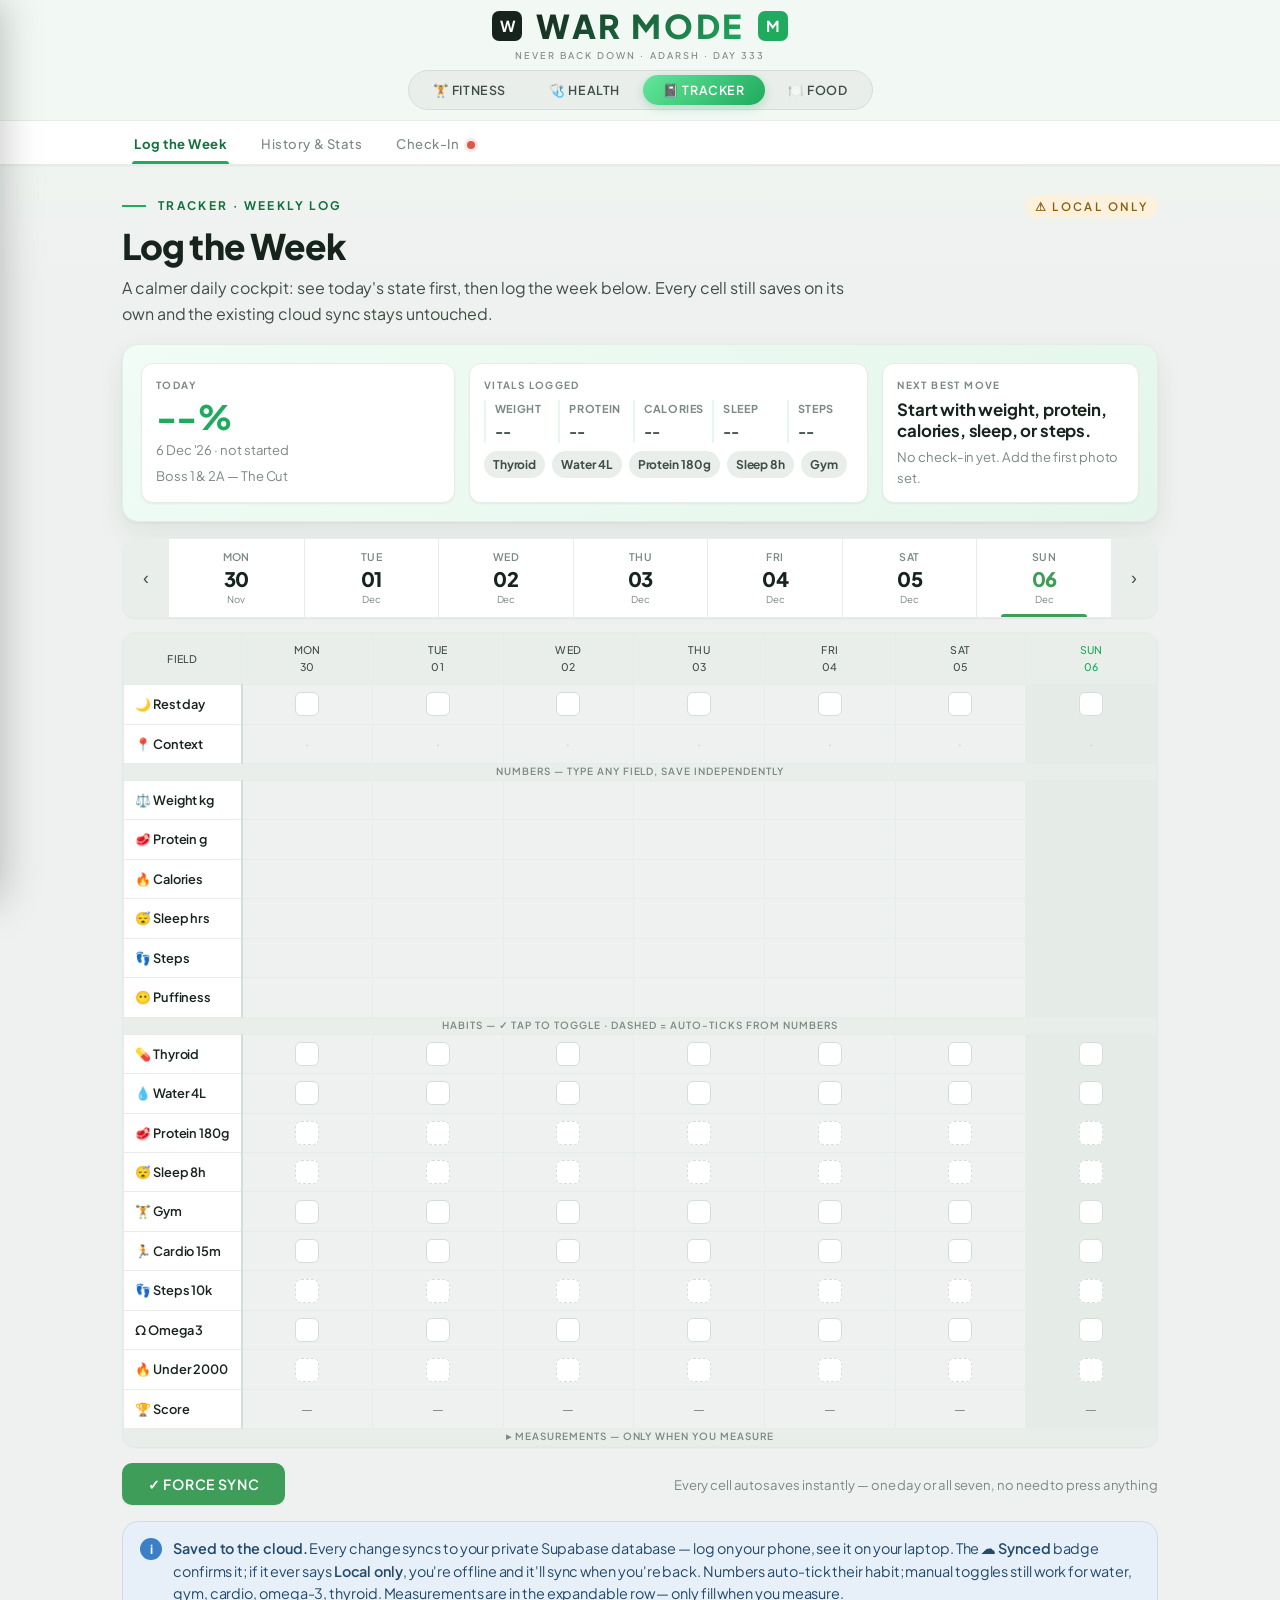
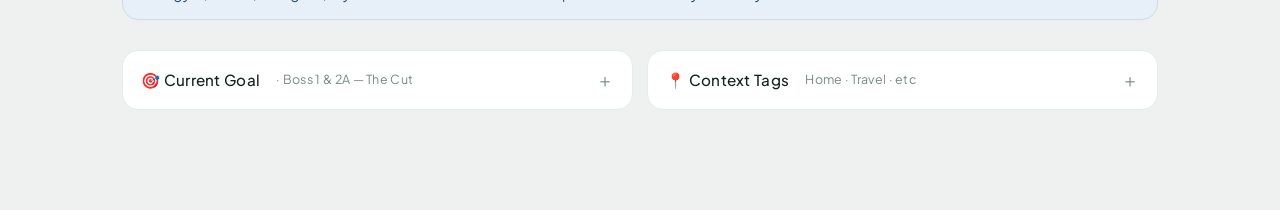
==== index.html @ ab4cb509 "ui: unify whole dashboard on clean-light + neon green Replicates the Food tab's clean-light design a" ====
<!DOCTYPE html>
<html lang="en">
<head>
<meta charset="UTF-8">
<meta name="viewport" content="width=device-width, initial-scale=1.0, maximum-scale=5.0">
<title>WAR MODE · Adarsh</title>
<meta name="apple-mobile-web-app-capable" content="yes">
<meta name="apple-mobile-web-app-status-bar-style" content="black-translucent">
<meta name="apple-mobile-web-app-title" content="WAR MODE">
<meta name="theme-color" content="#eef1ef">
<link rel="apple-touch-icon" href="appicon-180.png">
<link rel="icon" type="image/png" sizes="192x192" href="appicon-192.png">
<link rel="manifest" href="manifest.json">
<link href="https://fonts.googleapis.com/css2?family=Plus+Jakarta+Sans:wght@400;500;600;700;800&display=swap" rel="stylesheet">
<script src="https://cdnjs.cloudflare.com/ajax/libs/Chart.js/4.4.1/chart.umd.min.js"></script>
<script src="https://cdn.jsdelivr.net/npm/@supabase/supabase-js@2"></script>
<link rel="stylesheet" href="styles.css">
</head>
<body>

<!-- frozen top -->
<div class="topbar">
  <div class="tb-inner">
    <button class="menu-btn" onclick="openDrawer()">☰</button>
    <div class="masthead">
      <div class="mk"><span>W</span></div>
      <div class="wm">WAR MODE</div>
      <div class="mk"><span>M</span></div>
    </div>
    <div class="creed-line">NEVER BACK DOWN · ADARSH · <span id="dayCountTop">DAY —</span></div>
    <div class="seg">
      <button data-sec="fitness" onclick="setSec('fitness')">🏋️ Fitness</button>
      <button data-sec="health" onclick="setSec('health')">🩺 Health</button>
      <button class="on" data-sec="tracker" onclick="setSec('tracker')">📓 Tracker</button>
      <button data-sec="food" onclick="setSec('food')">🍽️ Food</button>
    </div>
  </div>
</div>

<!-- sub-nav chips -->
<div class="subnav">
  <div class="subnav-inner">
    <div class="chip-group" data-for="fitness">
      <button class="chip on" data-p="fit-home">Home</button>
      <button class="chip" data-p="fit-progress">Progress</button>
      <button class="chip" data-p="fit-compliance">Compliance</button>
      <button class="chip" data-p="fit-plan">Phase Plan</button>
      <button class="chip" data-p="fit-training">Training</button>
      <button class="chip" data-p="fit-nutrition">Nutrition</button>
      <button class="chip" data-p="fit-sleep">Sleep</button>
    </div>
    <div class="chip-group" data-for="health">
      <button class="chip on" data-p="h-home">Snapshot</button>
      <button class="chip" data-p="h-thyroid">Thyroid</button>
      <button class="chip" data-p="h-lipids">Lipids &amp; Heart</button>
      <button class="chip" data-p="h-vitamins">Vitamins &amp; Blood</button>
      <button class="chip" data-p="h-bloodwork">All Bloodwork</button>
      <button class="chip" data-p="h-meds">Meds &amp; Stack</button>
      <button class="chip" data-p="h-actions">Action Items</button>
    </div>
    <div class="chip-group show" data-for="tracker">
      <button class="chip on" data-p="t-log">Log the Week</button>
      <button class="chip" data-p="t-history">History &amp; Stats</button>
      <button class="chip" data-p="t-checkin">Check-In <span id="checkinBadge" class="ci-badge" style="display:none"></span></button>
    </div>
    <div class="chip-group" data-for="food">
      <button class="chip on" data-p="food-today">Today</button>
      <button class="chip" data-p="food-meals">Meals</button>
    </div>
  </div>
</div>

<!-- mobile drawer -->
<div class="overlay" id="overlay" onclick="closeDrawer()"></div>
<aside class="drawer" id="drawer">
  <div class="brand"><div class="mk"><span>W</span></div><div class="nm">WAR MODE<small>NEVER BACK DOWN</small></div></div>
  <input class="dsearch" id="search" placeholder="Search dashboard…" style="margin-top:16px" autocomplete="off">
  <h4>🏋️ Fitness</h4>
  <button class="dlink" data-p="fit-home">Home &amp; Goals</button>
  <button class="dlink" data-p="fit-progress">Progress &amp; Trends</button>
  <button class="dlink" data-p="fit-compliance">Habit Compliance</button>
  <button class="dlink" data-p="fit-plan">Phase Plan &amp; Strategy</button>
  <button class="dlink" data-p="fit-training">Training</button>
  <button class="dlink" data-p="fit-nutrition">Nutrition</button>
  <button class="dlink" data-p="fit-sleep">Sleep</button>
  <h4>🩺 Health</h4>
  <button class="dlink" data-p="h-home">Health Snapshot</button>
  <button class="dlink" data-p="h-thyroid">Thyroid</button>
  <button class="dlink" data-p="h-lipids">Lipids &amp; Heart</button>
  <button class="dlink" data-p="h-vitamins">Vitamins &amp; Blood</button>
  <button class="dlink" data-p="h-bloodwork">All Bloodwork</button>
  <button class="dlink" data-p="h-meds">Meds &amp; Stack</button>
  <button class="dlink" data-p="h-actions">Action Items</button>
  <h4>📓 Tracker</h4>
  <button class="dlink" data-p="t-log">Log the Week</button>
  <button class="dlink" data-p="t-history">History &amp; Stats</button>
  <button class="dlink" data-p="t-checkin">Check-In</button>
  <h4>🍽️ Food</h4>
  <button class="dlink" data-p="food-today">Today</button>
  <button class="dlink" data-p="food-meals">Meals</button>
</aside>

<div class="wrap">

<!-- ══════════ FITNESS ══════════ -->

<!-- FIT HOME -->
<section class="page" id="fit-home">
  <div class="sec-label">The Boss Battles</div>
  <div class="bosses">
    <div class="boss"><div class="bn">Boss 1 · Detox</div><div class="bt">Jan–Mar</div><div class="bd">Recomp base. Puffiness 10→5.</div><span class="pill p-green">✓ Done</span></div>
    <div class="boss cur"><div class="bn">Boss 2A · NOW</div><div class="bt">Apr–Jun</div><div class="bd">Cut begins. ~83.5kg by Jun end; ~80kg by Aug.</div><span class="pill p-amber">● ~2mo in</span></div>
    <div class="boss"><div class="bn">Boss 2B · Build</div><div class="bt">Jul–Oct</div><div class="bd">Lean-gain. Chest, 3D delts.</div><span class="pill p-ink">Next</span></div>
    <div class="boss"><div class="bn">Boss 3 · Polish</div><div class="bt">Nov–Dec</div><div class="bd">Visible abs, vascularity, sharp face.</div><span class="pill p-ink">Final</span></div>
  </div>

  <div class="sec-label">Where I stand today</div>
  <div class="grid g4 stack">
    <div class="stat"><div class="bar" style="background:var(--blue)"></div><div class="k">Weight</div><div class="v">84.5<small>kg</small></div><div class="d flat">≈ flat from 85.5</div></div>
    <div class="stat"><div class="bar" style="background:var(--amber)"></div><div class="k">Body fat est</div><div class="v">17–18<small>%</small></div><div class="d subtle">BCA 14% unreliable</div></div>
    <div class="stat"><div class="bar" style="background:var(--green)"></div><div class="k">Skeletal muscle</div><div class="v">42.3<small>kg</small></div><div class="d up">▲ Excellent tier</div></div>
    <div class="stat"><div class="bar" style="background:var(--accent)"></div><div class="k">Face puffiness</div><div class="v">5<small>/10</small></div><div class="d up">▲ from 10/10</div></div>
  </div>

  <div class="sec-label">Jump to</div>
  <div class="navcards">
    <button class="navcard" data-p="fit-plan"><span class="ic">🗺️</span><h3>Phase Plan</h3><p>The cut → lean-gain → polish staircase. The strategy that gets the abs.</p><span class="arr">→</span></button>
    <button class="navcard" data-p="fit-progress"><span class="ic">📈</span><h3>Progress &amp; Trends</h3><p>Weight, waist, tummy, chest, biceps, protein, puffiness over time.</p><span class="arr">→</span></button>
    <button class="navcard" data-p="fit-compliance"><span class="ic">✅</span><h3>Habit Compliance</h3><p>Monthly discipline scoreboard across every tracked habit.</p><span class="arr">→</span></button>
    <button class="navcard" data-p="fit-training"><span class="ic">🏋️</span><h3>Training</h3><p>PPL split, progressive overload, cut adjustments.</p><span class="arr">→</span></button>
    <button class="navcard" data-p="fit-nutrition"><span class="ic">🍽️</span><h3>Nutrition</h3><p>Macros, the food stack, thyroid rules, hunger management.</p><span class="arr">→</span></button>
    <button class="navcard" data-p="fit-sleep"><span class="ic">😴</span><h3>Sleep</h3><p>Why quality dropped + the full recovery protocol.</p><span class="arr">→</span></button>
  </div>

  <div class="sec-label">Phase 2A · The strategy, up front</div>
  <div class="note good"><span class="ni">✓</span><div><b>You are not behind.</b> Tummy −2.5″, waist −1″, chest holding, muscle excellent. Consistency through a thyroid-suppressed metabolism is the real win.</div></div>
  <div class="note warn"><span class="ni">!</span><div><b>The reframe:</b> you've been at <b>maintenance</b> (~2,300 real kcal) for 5 months while believing you were cutting — that's why the lower belly is stuck. <b>The fix is a genuine, tracked deficit.</b> Full plan in <a style="color:var(--accent);font-weight:600" href="#" onclick="go('fit-plan');return false">Phase Plan →</a></div></div>
</section>

<!-- FIT PROGRESS -->
<section class="page" id="fit-progress">
  <div class="kicker">Fitness · The Numbers</div>
  <h1 class="title">Progress &amp; Trends</h1>
  <p class="lede">What the scale hides, the tape measure reveals. All measurements Jan → May.</p>

  <div class="sec-label">Measurements now vs start <span class="subtle" style="font-weight:400;text-transform:none;letter-spacing:0">(live · vs Jan 8)</span></div>
  <div class="grid g4 stack">
    <div class="stat" id="statWaist"><div class="bar" style="background:var(--green)"></div><div class="k">Waist</div><div class="v">36.0<small>″</small></div><div class="d up">▼ −1.0 from 37.0</div></div>
    <div class="stat" id="statTummy"><div class="bar" style="background:var(--green)"></div><div class="k">Tummy</div><div class="v">35.5<small>″</small></div><div class="d up">▼ −2.5 from 38.0</div></div>
    <div class="stat" id="statChest"><div class="bar" style="background:var(--blue)"></div><div class="k">Chest</div><div class="v">42.5<small>″</small></div><div class="d up">▲ from 42.0</div></div>
    <div class="stat" id="statBicep"><div class="bar" style="background:var(--amber)"></div><div class="k">Bicep</div><div class="v">14.3<small>″</small></div><div class="d flat">≈ holding</div></div>
  </div>

  <div class="grid g2 stack" style="margin-top:16px">
    <div class="card"><div style="font-family:var(--ffont);font-weight:600">Waist &amp; Tummy <span class="subtle">(inches · lower better)</span></div><div class="chart-box sm"><canvas id="cWaist"></canvas></div></div>
    <div class="card"><div style="font-family:var(--ffont);font-weight:600">Chest &amp; Bicep <span class="subtle">(inches)</span></div><div class="chart-box sm"><canvas id="cChest"></canvas></div></div>
  </div>

  <div class="card" style="margin-top:16px"><div style="font-family:var(--ffont);font-weight:600">Weight — daily average per month</div><div class="chart-box"><canvas id="cWeight"></canvas></div><div class="legend-note">Flat = maintenance, not deficit. The core insight of Phase 2A.</div></div>

  <div class="grid g2 stack" style="margin-top:16px">
    <div class="card"><div style="font-family:var(--ffont);font-weight:600">Protein intake <span class="subtle">(monthly avg, g)</span></div><div class="chart-box sm"><canvas id="cProt"></canvas></div><div class="legend-note">Target 175–180g. Slipped to 162g — the #1 lever left on the table.</div></div>
    <div class="card"><div style="font-family:var(--ffont);font-weight:600">Face puffiness <span class="subtle">(lower = sharper)</span></div><div class="chart-box sm"><canvas id="cPuff"></canvas></div><div class="legend-note">Plateaued at ~5 because TSH plateaued. Should now fall.</div></div>
  </div>
</section>

<!-- FIT COMPLIANCE -->
<section class="page" id="fit-compliance">
  <div class="kicker">Fitness · Discipline</div>
  <h1 class="title">Habit Compliance</h1>
  <p class="lede">% of days each habit was hit. Feb's collapse was travel — expected, annotated, not a failure.</p>
  <div class="card" style="margin-top:20px"><div class="chart-box" style="height:330px"><canvas id="cComp"></canvas></div></div>
  <div class="sec-label">Read it straight</div>
  <div class="tscroll"><table>
    <thead><tr><th>Habit</th><th>Jan</th><th>Feb✈</th><th>Mar</th><th>Apr</th><th>May</th><th>Verdict</th></tr></thead>
    <tbody>
      <tr><td class="mk-cell">Gym</td><td class="tnum">86%</td><td class="tnum">32%</td><td class="tnum">74%</td><td class="tnum">70%</td><td class="tnum">81%</td><td><span class="pill p-green">Strongest</span></td></tr>
      <tr><td class="mk-cell">Protein ≥160g</td><td class="tnum">83%</td><td class="tnum">43%</td><td class="tnum">89%</td><td class="tnum">55%</td><td class="tnum">59%</td><td><span class="pill p-red">Fix first</span></td></tr>
      <tr><td class="mk-cell">Steps 10k</td><td class="tnum">83%</td><td class="tnum">46%</td><td class="tnum">61%</td><td class="tnum">63%</td><td class="tnum">65%</td><td><span class="pill p-amber">Solid</span></td></tr>
      <tr><td class="mk-cell">Sleep 8h</td><td class="tnum">46%</td><td class="tnum">39%</td><td class="tnum">42%</td><td class="tnum">37%</td><td class="tnum">27%</td><td><span class="pill p-amber">Thyroid-linked</span></td></tr>
      <tr><td class="mk-cell">Daily score</td><td class="tnum">70%</td><td class="tnum">40%</td><td class="tnum">65%</td><td class="tnum">67%</td><td class="tnum">58%</td><td><span class="pill p-ink">Consistent</span></td></tr>
    </tbody>
  </table></div>
  <div class="note info" style="margin-top:16px"><span class="ni">i</span><div><b>Protein is the priority.</b> On a real deficit, low protein = lost muscle = the skinny-fat outcome you fear. Locking 180g/day is the single highest-leverage change for Phase 2A.</div></div>
</section>

<!-- FIT PLAN -->
<section class="page" id="fit-plan">
  <div class="kicker">Fitness · Strategy</div>
  <h1 class="title">Phase Plan &amp; Strategy</h1>
  <p class="lede">Cut first to reveal the muscle you already built, then lean-gain. Look fit the whole time. Not a loop — a staircase.</p>

  <div class="sec-label">The staircase</div>
  <div class="grid g3 stack">
    <div class="card" style="border-color:var(--accent);box-shadow:0 0 0 3px var(--accent-soft)">
      <span class="pill p-amber">Now → Aug · Phase A</span>
      <div style="font-family:var(--ffont);font-size:1.15rem;font-weight:800;letter-spacing:-.015em;margin:10px 0 3px">The Cut</div>
      <div class="subtle" style="color:var(--ink2)">~83.5kg by Jun · ~80kg by Aug · 17–18%→~12–13%</div>
      <ul class="klist" style="margin-top:6px">
        <li style="padding:7px 0"><span class="kv">~1,900 real kcal (log ~1,750)</span></li>
        <li style="padding:7px 0"><span class="kv">Protein locked <b>180g/day</b></span></li>
        <li style="padding:7px 0"><span class="kv">PPL — <b>maintain</b> strength</span></li>
        <li style="padding:7px 0"><span class="kv">Reveals abs + jaw; TSH optimises in parallel</span></li>
      </ul>
    </div>
    <div class="card">
      <span class="pill p-ink">Sep → Dec · Phase B</span>
      <div style="font-family:var(--ffont);font-size:1.15rem;font-weight:800;letter-spacing:-.015em;margin:10px 0 3px">The Lean Gain</div>
      <div class="subtle" style="color:var(--ink2)">80 → 82kg · stays ~12%</div>
      <ul class="klist" style="margin-top:6px">
        <li style="padding:7px 0"><span class="kv">~maintenance +200 kcal</span></li>
        <li style="padding:7px 0"><span class="kv">Protein stays 180g</span></li>
        <li style="padding:7px 0"><span class="kv"><b>Now chase PRs</b> — growth needs a surplus</span></li>
        <li style="padding:7px 0"><span class="kv">Build delts + chest for the V-taper</span></li>
      </ul>
    </div>
    <div class="card">
      <span class="pill p-ink">As needed · Phase C</span>
      <div style="font-family:var(--ffont);font-size:1.15rem;font-weight:800;letter-spacing:-.015em;margin:10px 0 3px">Mini-Cut</div>
      <div class="subtle" style="color:var(--ink2)">Strip the ~1kg fat from the gain</div>
      <ul class="klist" style="margin-top:6px">
        <li style="padding:7px 0"><span class="kv">Short, sharp 3–4 week deficit</span></li>
        <li style="padding:7px 0"><span class="kv">Floor rises each cycle</span></li>
        <li style="padding:7px 0"><span class="kv">Leaner &amp; more muscular over time</span></li>
      </ul>
    </div>
  </div>

  <div class="sec-label">Calorie maths — calculated, not guessed</div>
  <div class="tscroll"><table><tbody>
    <tr><td class="mk-cell">BMR (Mifflin · 85kg/185cm/27M)</td><td class="tnum">≈ 1,870 kcal</td></tr>
    <tr><td class="mk-cell">Thyroid-adjusted TDEE (maintenance)</td><td class="tnum"><b>≈ 2,300–2,400</b> <span class="subtle">— confirmed by 5mo flat weight</span></td></tr>
    <tr><td class="mk-cell">Cut target (real food)</td><td class="tnum"><b>≈ 1,900</b> → ~400 deficit → ~0.4 kg/wk</td></tr>
    <tr><td class="mk-cell">Log in Healthify</td><td class="tnum">≈ 1,750 <span class="subtle">(app undercounts oil ~150)</span></td></tr>
  </tbody></table></div>

  <div class="sec-label">Macro split for the cut</div>
  <div class="grid g4 stack">
    <div class="stat"><div class="bar" style="background:var(--accent)"></div><div class="k">Protein</div><div class="v">180<small>g</small></div><div class="d subtle">~720 kcal</div></div>
    <div class="stat"><div class="bar" style="background:var(--amber)"></div><div class="k">Fat</div><div class="v">52<small>g</small></div><div class="d subtle">~480 kcal</div></div>
    <div class="stat"><div class="bar" style="background:var(--blue)"></div><div class="k">Carbs</div><div class="v">170<small>g</small></div><div class="d subtle">~680 kcal</div></div>
    <div class="stat"><div class="bar" style="background:var(--green)"></div><div class="k">Total real</div><div class="v">~1,880</div><div class="d subtle">the deficit</div></div>
  </div>

  <div class="note info" style="margin-top:18px"><span class="ni">i</span><div><b>Realistic pace:</b> at ~0.4kg/week, expect <b>~83.5kg by end of June</b> (the last ~4 weeks of Phase 2A) and <b>~80kg by August</b>. The old "81kg by June" target was never achievable from 84.5kg — and chasing it would mean an aggressive deficit that costs muscle. Slow and adherent wins.</div></div>
  <div class="note good" style="margin-top:18px"><span class="ni">✓</span><div><b>Plan the craving, don't fight it.</b> One deliberate higher day/week (~2,300, high protein). It's a refeed, not a cheat — resets leptin, supports thyroid, kills the binge cycle. The "Monday weight jump" is water + glycogen, not fat.</div></div>
  <div class="note warn"><span class="ni">!</span><div><b>Hunger guardrail:</b> if "crazy hungry" is a daily pattern even after building meals for satiety, eat at the higher end (~1,950). A cut you can't sustain isn't a cut.</div></div>

  <details class="acc"><summary>Why cut first instead of bulk? <span class="ac">＋</span></summary><div class="acc-body subtle" style="color:var(--ink2)">You already have 42kg skeletal muscle — "excellent" tier. The problem was never too little muscle; it's a fat layer hiding it. Bulking now adds muscle <i>and</i> fat on an already-covered frame = bulkier and softer. Cutting first reveals what's built. Your legs proved it.</div></details>
  <details class="acc"><summary>Will the lost fat come back during the build? <span class="ac">＋</span></summary><div class="acc-body subtle" style="color:var(--ink2)">A little — and that's normal. You can't build muscle in a true deficit forever (the beginner/return recomp window closes). A controlled lean-gain adds ~1kg fat per 2–3kg muscle, then a mini-cut strips it. The floor keeps rising. Staircase, not loop.</div></details>
  <details class="acc"><summary>Realistic timeline to abs + sharp face <span class="ac">＋</span></summary><div class="acc-body subtle" style="color:var(--ink2)">17–18% → ~12% ≈ 5–6kg fat at 0.4–0.5kg/wk = <b>12–16 weeks of a genuine deficit</b>. Lower abs + jaw need ~11–12%. You're ahead on muscle &amp; consistency, behind on ever running a real deficit. Lean, sharp, defined by <b>year-end</b> is realistic — if the cut starts now.</div></details>
</section>

<!-- FIT TRAINING -->
<section class="page" id="fit-training">
  <div class="kicker">Fitness · Training</div>
  <h1 class="title">Training</h1>
  <p class="lede">It's working — don't change it. In a deficit, the job shifts from chasing PRs to protecting them.</p>
  <div class="sec-label">Current protocol</div>
  <ul class="klist">
    <li><span class="kl">Split</span><span class="kv">Push / Pull / Legs + dedicated abs day 1–2×/week</span></li>
    <li><span class="kl">Frequency</span><span class="kv">5–6× per week · morning ~7:45 AM</span></li>
    <li><span class="kl">Progression</span><span class="kv">Progressive overload, hitting PRs across all groups <span class="pill p-green">on track</span></span></li>
    <li><span class="kl">Cardio</span><span class="kv">20 min incline treadmill post-session (sp 4–5, incline 15+)</span></li>
    <li><span class="kl">Steps</span><span class="kv">10k daily · Sunday rest + zone-2 walk</span></li>
  </ul>
  <div class="sec-label">Adjustments for the cut</div>
  <div class="note info"><span class="ni">i</span><div><b>Keep the split.</b> PRs and leg development prove it works. Expect lifts to stall or dip slightly in a deficit — normal. <b>Maintaining strength on fewer calories = keeping muscle.</b></div></div>
  <div class="grid g2 stack" style="margin-top:12px">
    <div class="card"><div style="font-family:var(--ffont);font-weight:600">Add vigorous cardio 2×/wk</div><div class="subtle" style="color:var(--ink2);margin-top:5px">Intervals / zone-4, not just incline walk. Strongest lifestyle lever for raising HDL — a direct line to your cholesterol problem.</div></div>
    <div class="card"><div style="font-family:var(--ffont);font-weight:600">Train abs as a muscle</div><div class="subtle" style="color:var(--ink2);margin-top:5px">Weighted, 2×/week. Build them now so they pop harder once the fat layer clears.</div></div>
  </div>
  <div class="note warn" style="margin-top:12px"><span class="ni">!</span><div><b>On feeling "not muscular enough":</b> you're not under-muscled — you're under-revealed. Most of that dissolves when the fat comes off. Reveal first; build after.</div></div>
</section>

<!-- FIT NUTRITION -->
<section class="page" id="fit-nutrition">
  <div class="kicker">Fitness · Fuel</div>
  <h1 class="title">Nutrition</h1>
  <p class="lede">Vegetarian. Soy is a medical problem — flagged everywhere. Meals built for satiety so hunger doesn't sink the cut.</p>
  <div class="sec-label">Daily targets — the cut</div>
  <div class="grid g4 stack">
    <div class="stat"><div class="bar" style="background:var(--green)"></div><div class="k">Calories real</div><div class="v">~1,900</div><div class="d subtle">log ~1,750</div></div>
    <div class="stat"><div class="bar" style="background:var(--accent)"></div><div class="k">Protein</div><div class="v">180<small>g</small></div><div class="d subtle">&lt;140 = red day</div></div>
    <div class="stat"><div class="bar" style="background:var(--amber)"></div><div class="k">Carbs</div><div class="v">170<small>g</small></div></div>
    <div class="stat"><div class="bar" style="background:var(--blue)"></div><div class="k">Fat</div><div class="v">52<small>g</small></div></div>
  </div>
  <div class="sec-label">Food stack — rated</div>
  <div class="tscroll"><table>
    <thead><tr><th>Food</th><th>Protein</th><th>Thyroid</th><th>Rate</th></tr></thead>
    <tbody>
      <tr><td class="mk-cell">Whole Truth WPI</td><td>30.4g/35g</td><td><span class="pill p-green">Safe · no soy</span></td><td>10</td></tr>
      <tr><td class="mk-cell">Epigamia Greek Yogurt</td><td>25g/215g</td><td><span class="pill p-green">Safe</span></td><td>9.5</td></tr>
      <tr><td class="mk-cell">Sids Farm HP Milk</td><td>25g/250ml</td><td><span class="pill p-green">Safe · evening</span></td><td>9.5</td></tr>
      <tr><td class="mk-cell">Brazil nuts (2/day)</td><td>2g</td><td><span class="pill p-green">⭐ Selenium HERO</span></td><td>10</td></tr>
      <tr><td class="mk-cell">Milky Mist HP Paneer</td><td>25g/100g</td><td><span class="pill p-amber">Verify soy</span></td><td>7</td></tr>
      <tr><td class="mk-cell">ProteinChef HP Bread</td><td>25.6g/4sl</td><td><span class="pill p-amber">Verify soy</span></td><td>6</td></tr>
      <tr><td class="mk-cell">Mill'd Atta</td><td>46g/100g</td><td><span class="pill p-red">30% soy · OUT</span></td><td>4</td></tr>
    </tbody>
  </table></div>
  <div class="sec-label">Hunger management — restructure, don't restrict</div>
  <ul class="klist">
    <li><span class="kl">Front-load</span><span class="kv">Protein + fibre every meal — most filling per calorie</span></li>
    <li><span class="kl">Volume eat</span><span class="kv">Veg, salad, high-protein dairy — fills stomach for almost no calories</span></li>
    <li><span class="kl">Plan the extra</span><span class="kv">One deliberate higher day/week vs fighting cravings</span></li>
    <li><span class="kl">Hydrate</span><span class="kv">Thirst masquerades as hunger; low-fluid days track worse</span></li>
  </ul>
  <div class="sec-label">Thyroid dietary rules</div>
  <ul class="klist">
    <li><span class="kl">① Soy</span><span class="kv">Most dangerous — cuts T4 absorption 19–35%, inhibits TPO. Eliminate.</span></li>
    <li><span class="kl">② Calcium</span><span class="kv">None within 4h of Thyronorm → breakfast at 11:30 AM</span></li>
    <li><span class="kl">③ Walnuts AM</span><span class="kv">Moved to evening yogurt bowl</span></li>
    <li><span class="kl">④ High fibre AM</span><span class="kv">Seeds moved to evening</span></li>
    <li><span class="kl">⑤ Flaxseed AM</span><span class="kv">Moved to evening</span></li>
    <li><span class="kl">⭐ Brazil nuts</span><span class="kv">Selenium → T4→T3 conversion. <b>Never eliminate.</b></span></li>
  </ul>
</section>

<!-- FIT SLEEP -->
<section class="page" id="fit-sleep">
  <div class="kicker">Fitness · Recovery</div>
  <h1 class="title">Sleep</h1>
  <p class="lede">The problem isn't falling asleep — it's depth. Plenty of REM (vivid dreams), too little slow-wave (restorative) sleep.</p>
  <div class="grid g3 stack" style="margin-top:20px">
    <div class="stat"><div class="bar" style="background:var(--blue)"></div><div class="k">Avg sleep May</div><div class="v">7.1<small>h</small></div><div class="d subtle">target 7.8h+</div></div>
    <div class="stat"><div class="bar" style="background:var(--amber)"></div><div class="k">8h compliance</div><div class="v">27<small>%</small></div><div class="d down">▼ drifting</div></div>
    <div class="stat"><div class="bar" style="background:var(--accent)"></div><div class="k">4 AM waking</div><div class="v">Physio</div><div class="d subtle">not a habit</div></div>
  </div>
  <div class="sec-label">What's actually happening</div>
  <div class="note info"><span class="ni">i</span><div><b>Vivid dreams + active mind on waking = REM-heavy, deep-sleep-light architecture.</b> Root cause: sub-optimal TSH (still 4.3) keeps the HPA axis dysregulated → early cortisol → fragmented deep sleep + the 4 AM wake. That's why 6–7h occasionally feels amazing and usually doesn't.</div></div>

  <div class="sec-label">Supplement stack for sleep — what &amp; why</div>
  <div class="tscroll"><table>
    <thead><tr><th>Supplement</th><th>Dose</th><th>Timing</th><th>What it does</th><th>Status</th></tr></thead>
    <tbody>
      <tr><td class="mk-cell">Magnesium Glycinate</td><td>~200mg</td><td>9:45 PM</td><td>Calms nervous system, eases muscle tension</td><td><span class="pill p-green">Active</span></td></tr>
      <tr><td class="mk-cell">L-Theanine</td><td>200mg</td><td>Pre-sleep</td><td>Alpha-waves, quiets the racing mind</td><td><span class="pill p-green">Active</span></td></tr>
      <tr><td class="mk-cell">Glycine</td><td>3g</td><td>Pre-sleep</td><td>Lowers core temp, boosts slow-wave sleep + morning freshness — your exact complaint</td><td><span class="pill p-amber">Make nightly</span></td></tr>
      <tr><td class="mk-cell">KSM-66 Ashwagandha</td><td>600mg</td><td>Dinner</td><td>Lowers cortisol — helps the 4 AM surge</td><td><span class="pill p-green">Active</span></td></tr>
      <tr><td class="mk-cell">Apigenin <span class="subtle">(optional)</span></td><td>50mg</td><td>Pre-sleep</td><td>Mild sedative (chamomile compound); pairs with glycine</td><td><span class="pill p-blue">Consider</span></td></tr>
      <tr><td class="mk-cell">Magnesium L-Threonate <span class="subtle">(alt)</span></td><td>~145mg</td><td>Pre-sleep</td><td>Crosses blood-brain barrier; if glycinate underwhelms</td><td><span class="pill p-blue">Optional swap</span></td></tr>
    </tbody>
  </table></div>
  <div class="note warn" style="margin-top:12px"><span class="ni">!</span><div>Avoid leaning on <b>melatonin</b> nightly — it shifts your already-fragile circadian timing and can worsen the early waking. Use only for travel/jet-lag, low dose (0.3–0.5mg).</div></div>

  <div class="sec-label">Behaviour levers (higher impact than pills)</div>
  <ul class="klist">
    <li><span class="kl">★ Fixed wake time</span><span class="kv">30-min window + bright light within 20 min. Circadian regularity drives deep sleep more than total hours.</span></li>
    <li><span class="kl">★ Caffeine cutoff</span><span class="kv">None after ~1 PM. Wrecks deep sleep without affecting onset — matches your symptom exactly.</span></li>
    <li><span class="kl">Hot shower</span><span class="kv">40–42°C, 15 min at 9:15 PM — the post-shower core-temp drop triggers deep sleep <span class="pill p-green">active</span></span></li>
    <li><span class="kl">Fluid cutoff</span><span class="kv">6:30 PM hard stop — reduces the 4 AM bathroom wake <span class="pill p-green">active</span></span></li>
    <li><span class="kl">Wind-down</span><span class="kv">PMR + cognitive shuffling + fiction reading <span class="pill p-green">active</span></span></li>
    <li><span class="kl">4 AM protocol</span><span class="kv">4-7-8 breathing to counter the cortisol surge <span class="pill p-green">active</span></span></li>
  </ul>
  <div class="note warn" style="margin-top:14px"><span class="ni">!</span><div><b>The real fix is the thyroid.</b> As TSH → ~2.0, deep sleep typically improves. Strongest reason to push the doctor on <i>optimising</i> the dose, not just normalising it.</div></div>
</section>

<!-- ══════════ HEALTH ══════════ -->

<!-- HEALTH HOME / SNAPSHOT -->
<section class="page" id="h-home">
  <div class="sec-label">Status board</div>
  <div class="grid g3 stack">
    <div class="stat"><div class="bar" style="background:var(--green)"></div><div class="k">TSH</div><div class="v">4.3</div><div class="d up">▼ 7.57 · 🟡 1st time out of red</div></div>
    <div class="stat"><div class="bar" style="background:var(--green)"></div><div class="k">Triglycerides</div><div class="v">73</div><div class="d up">▼ 181 · 🟢 excellent</div></div>
    <div class="stat"><div class="bar" style="background:var(--green)"></div><div class="k">HbA1c</div><div class="v">5.5<small>%</small></div><div class="d up">🟢 non-diabetic</div></div>
    <div class="stat"><div class="bar" style="background:var(--red)"></div><div class="k">HDL</div><div class="v">29</div><div class="d down">🔴 low (&gt;40)</div></div>
    <div class="stat"><div class="bar" style="background:var(--red)"></div><div class="k">LDL</div><div class="v">152</div><div class="d down">🔴 ▲ 136</div></div>
    <div class="stat"><div class="bar" style="background:var(--red)"></div><div class="k">Lp(a)</div><div class="v">52.6</div><div class="d down">🔴 genetic ▲</div></div>
    <div class="stat"><div class="bar" style="background:var(--amber)"></div><div class="k">Vitamin D</div><div class="v">27.2</div><div class="d flat">🟡 insufficient</div></div>
    <div class="stat"><div class="bar" style="background:var(--green)"></div><div class="k">hs-CRP</div><div class="v">0.3</div><div class="d up">🟢 low inflammation</div></div>
    <div class="stat"><div class="bar" style="background:var(--green)"></div><div class="k">Liver/Kidney</div><div class="v">Normal</div><div class="d up">🟢 clear</div></div>
  </div>

  <div class="sec-label">Two threads connect everything</div>
  <div class="note good"><span class="ni">1</span><div><b>The thyroid is turning.</b> TSH out of red for the first time ever; triglycerides crashed. Face puffiness, deep sleep, LDL and metabolism all hang off this number — and it just broke.</div></div>
  <div class="note bad"><span class="ni">2</span><div><b>The cholesterol cluster persists</b> (low HDL, high LDL, high Lp(a)). Partly genetic, partly thyroid-lag. The one fight that remains.</div></div>

  <div class="sec-label">Open a section</div>
  <div class="navcards">
    <button class="navcard" data-p="h-thyroid"><span class="ic">🦋</span><h3>Thyroid</h3><p>Full TSH/FT4/FT3 timeline back to 2023, dosing physiology, doctor script.</p><span class="arr">→</span></button>
    <button class="navcard" data-p="h-lipids"><span class="ic">🫀</span><h3>Lipids &amp; Heart</h3><p>The cholesterol deep-dive, trend charts, three stacked causes.</p><span class="arr">→</span></button>
    <button class="navcard" data-p="h-vitamins"><span class="ic">🩸</span><h3>Vitamins &amp; Blood</h3><p>Vitamin D, B12, minerals, hemogram across dates.</p><span class="arr">→</span></button>
    <button class="navcard" data-p="h-bloodwork"><span class="ic">📋</span><h3>All Bloodwork</h3><p>Every marker, every date, side by side.</p><span class="arr">→</span></button>
    <button class="navcard" data-p="h-meds"><span class="ic">💊</span><h3>Meds &amp; Stack</h3><p>Medication, supplements, full daily routine.</p><span class="arr">→</span></button>
    <button class="navcard" data-p="h-actions"><span class="ic">🎯</span><h3>Action Items</h3><p>The short list that moves the needle.</p><span class="arr">→</span></button>
  </div>
  <p class="subtle" style="margin-top:20px">Personal reference record — not medical advice. The Lp(a) + family history combination genuinely warrants a doctor's review.</p>
</section>

<!-- HEALTH THYROID -->
<section class="page" id="h-thyroid">
  <div class="kicker">Health · Endocrine</div>
  <h1 class="title">Thyroid</h1>
  <p class="lede">Subclinical hypothyroidism · Thyronorm 100mcg at 4 AM. The central variable governing nearly everything.</p>
  <div class="card" style="margin-top:20px"><div style="font-family:var(--ffont);font-weight:600">TSH — full history (Nov 2023 → May 2026)</div><div class="chart-box"><canvas id="cTSH"></canvas></div><div class="legend-note">🟢 0.5–2.5 · 🟡 2.5–5.30 · 🔴 &gt;5.30. The Aug–Sep 2025 spike to ~29 was the crisis that started treatment. First time in amber now.</div></div>
  <div class="grid g2 stack" style="margin-top:16px">
    <div class="card"><div style="font-family:var(--ffont);font-weight:600">FT4 <span class="subtle">(ng/dL · rising = good)</span></div><div class="chart-box sm"><canvas id="cFT4"></canvas></div></div>
    <div class="card"><div style="font-family:var(--ffont);font-weight:600">FT3 <span class="subtle">(pg/mL)</span></div><div class="chart-box sm"><canvas id="cFT3"></canvas></div></div>
  </div>

  <div class="sec-label">Latest panel (30 May)</div>
  <div class="tscroll"><table>
    <thead><tr><th>Marker</th><th>Value</th><th>Range</th><th>Status</th></tr></thead>
    <tbody>
      <tr><td class="mk-cell">TSH</td><td class="tnum">4.3</td><td>0.54–5.30</td><td><span class="pill p-amber">In range, not optimal</span></td></tr>
      <tr><td class="mk-cell">FT4</td><td class="tnum">1.36</td><td>0.93–1.7</td><td><span class="pill p-green">Normal ▲ 1.21</span></td></tr>
      <tr><td class="mk-cell">FT3</td><td class="tnum">2.8</td><td>2.0–4.4</td><td><span class="pill p-green">Normal</span></td></tr>
      <tr><td class="mk-cell">T4 total</td><td class="tnum">8.13</td><td>4.8–12.7</td><td><span class="pill p-green">Normal</span></td></tr>
      <tr><td class="mk-cell">T3 total</td><td class="tnum">86</td><td>80–200</td><td><span class="pill p-green">Normal</span></td></tr>
    </tbody>
  </table></div>
  <div class="note info" style="margin-top:16px"><span class="ni">i</span><div><b>Dosing physiology to raise with the doctor:</b> levothyroxine is weight-based (~1.6mcg/kg) and distributes into <b>lean mass</b>, not fat. Your high lean mass (~70kg) can mean a higher true requirement than weight suggests. Athletes often feel best at TSH ~1.5–2.5. A 100→112mcg trial is the standard next step — FT4/FT3 have headroom. <b>Don't self-adjust.</b></div></div>
  <div class="note warn"><span class="ni">!</span><div><b>Script:</b> "I'm at 4.3 on 100mcg, athletic with high lean mass, still symptomatic — poor deep sleep, facial puffiness, stalled fat loss. Is a trial of 112mcg appropriate to target TSH ~2?"</div></div>
</section>

<!-- HEALTH LIPIDS -->
<section class="page" id="h-lipids">
  <div class="kicker">Health · Cardiovascular</div>
  <h1 class="title">Lipids &amp; Heart</h1>
  <p class="lede">Your suspicion is right — this isn't a diet problem. It's three things stacked.</p>
  <div class="grid g2 stack" style="margin-top:20px">
    <div class="card"><div style="font-family:var(--ffont);font-weight:600">HDL vs LDL <span class="subtle">(want HDL↑ LDL↓)</span></div><div class="chart-box sm"><canvas id="cHL"></canvas></div></div>
    <div class="card"><div style="font-family:var(--ffont);font-weight:600">Triglycerides <span class="subtle">(crashed — the win)</span></div><div class="chart-box sm"><canvas id="cTG"></canvas></div></div>
  </div>
  <div class="card" style="margin-top:16px"><div style="font-family:var(--ffont);font-weight:600">TC / HDL ratio <span class="subtle">(cardiovascular risk · target &lt;5)</span></div><div class="chart-box sm"><canvas id="cTCHDL"></canvas></div></div>

  <div class="sec-label">Lipid trend — every date</div>
  <div class="tscroll"><table>
    <thead><tr><th>Marker</th><th>Sep 25</th><th>Oct 25</th><th>Mar 26</th><th>May 26</th><th>Range</th><th>Read</th></tr></thead>
    <tbody>
      <tr><td class="mk-cell">Total chol</td><td class="tnum">180</td><td class="tnum">153</td><td class="tnum">190</td><td class="tnum">182</td><td>&lt;200</td><td><span class="pill p-green">OK</span></td></tr>
      <tr><td class="mk-cell">HDL</td><td class="tnum">31</td><td class="tnum">28</td><td class="tnum">26</td><td class="tnum">29</td><td>40–60</td><td><span class="pill p-red">low</span></td></tr>
      <tr><td class="mk-cell">LDL</td><td class="tnum">133</td><td class="tnum">108</td><td class="tnum">136</td><td class="tnum">152</td><td>&lt;100</td><td><span class="pill p-red">▲ rose</span></td></tr>
      <tr><td class="mk-cell">Triglycerides</td><td class="tnum">147</td><td class="tnum">119</td><td class="tnum">181</td><td class="tnum">73</td><td>&lt;150</td><td><span class="pill p-green">▼ win</span></td></tr>
      <tr><td class="mk-cell">TC/HDL</td><td class="tnum">5.9</td><td class="tnum">5.4</td><td class="tnum">7.3</td><td class="tnum">6.3</td><td>3–5</td><td><span class="pill p-amber">improving</span></td></tr>
      <tr><td class="mk-cell">Lp(a)</td><td class="tnum">—</td><td class="tnum">—</td><td class="tnum">47.4</td><td class="tnum">52.6</td><td>&lt;30</td><td><span class="pill p-red">genetic</span></td></tr>
      <tr><td class="mk-cell">ApoB/ApoA1</td><td class="tnum">—</td><td class="tnum">—</td><td class="tnum">1.4</td><td class="tnum">1.3</td><td>&lt;1.26</td><td><span class="pill p-amber">just over</span></td></tr>
      <tr><td class="mk-cell">Homocysteine</td><td class="tnum">—</td><td class="tnum">—</td><td class="tnum">19.85</td><td class="tnum">—</td><td>&lt;15</td><td><span class="pill p-amber">elevated</span></td></tr>
    </tbody>
  </table></div>

  <div class="sec-label">Why it won't move — three stacked causes</div>
  <div class="grid g3 stack">
    <div class="card"><span class="pill p-red">Dominant</span><div style="font-family:var(--ffont);font-weight:600;margin:8px 0 4px">Genetics</div><div class="subtle" style="color:var(--ink2)">Mum has elevated cholesterol. Lp(a) 52.6 is almost purely genetic, diet-resistant — doesn't care about olive oil. The biggest mover isn't lifestyle-movable.</div></div>
    <div class="card"><span class="pill p-amber">Improving</span><div style="font-family:var(--ffont);font-weight:600;margin:8px 0 4px">Hypothyroidism</div><div class="subtle" style="color:var(--ink2)">Low thyroid lowers HDL + raises LDL via reduced LDL-receptor activity. LDL rising while TSH was 7.5 is textbook. TG crashing proves the gland is helping. <b>Lipids lag TSH — tested too soon to see LDL benefit.</b></div></div>
    <div class="card"><span class="pill p-blue">Controllable</span><div style="font-family:var(--ffont);font-weight:600;margin:8px 0 4px">Leanness + cardio</div><div class="subtle" style="color:var(--ink2)">HDL responds to vigorous aerobic work + being leaner, not diet. Steady incline walk is moderate; you're at maintenance, not lean. Both suppress HDL.</div></div>
  </div>

  <div class="sec-label">What actually moves YOUR numbers (by leverage)</div>
  <ul class="klist">
    <li><span class="kl">1 · TSH → ~2.0</span><span class="kv">Biggest lever for LDL. Doctor — dose optimisation.</span></li>
    <li><span class="kl">2 · Get lean ~12%</span><span class="kv">Raises HDL, lowers LDL/ApoB. = the cut.</span></li>
    <li><span class="kl">3 · Vigorous cardio</span><span class="kv">Intervals/zone-4 2×/wk — strongest lifestyle lever for HDL.</span></li>
    <li><span class="kl">4 · Soluble fibre</span><span class="kv">Oats, psyllium, legumes — modest but real LDL drop.</span></li>
    <li><span class="kl">5 · Keep omega-3</span><span class="kv">Great for TG; little for HDL/LDL — don't expect a fix.</span></li>
    <li><span class="kl">6 · Lp(a) review</span><span class="kv">Genetic + family history — get a lipidologist/cardiologist's eyes. Don't wait.</span></li>
  </ul>
  <div class="note bad" style="margin-top:16px"><span class="ni">!</span><div><b>Brutal truth:</b> you may not fully normalise HDL/LDL by diet and willpower alone — genetics are doing real work. Optimise everything controllable, then have a doctor assess whether residual genetic risk needs medication. Not a personal failure — biology you didn't pick.</div></div>
</section>

<!-- HEALTH VITAMINS -->
<section class="page" id="h-vitamins">
  <div class="kicker">Health · Micronutrients</div>
  <h1 class="title">Vitamins &amp; Blood</h1>
  <p class="lede">Vitamin D, B12, minerals and hemogram tracked across dates.</p>
  <div class="grid g2 stack" style="margin-top:20px">
    <div class="card"><div style="font-family:var(--ffont);font-weight:600">Vitamin D <span class="subtle">(want &gt;30)</span></div><div class="chart-box sm"><canvas id="cVitD"></canvas></div><div class="legend-note">Dropped to 27.2 — insufficient. Add D3.</div></div>
    <div class="card"><div style="font-family:var(--ffont);font-weight:600">Vitamin B12 <span class="subtle">(197–771)</span></div><div class="chart-box sm"><canvas id="cB12"></canvas></div><div class="legend-note">509 — solid. Mecofol Plus working.</div></div>
  </div>
  <div class="sec-label">Minerals &amp; markers (30 May)</div>
  <div class="tscroll"><table>
    <thead><tr><th>Marker</th><th>Value</th><th>Range</th><th>Status</th></tr></thead>
    <tbody>
      <tr><td class="mk-cell">Vitamin D</td><td class="tnum">27.2</td><td>&gt;30</td><td><span class="pill p-amber">Insufficient — add D3</span></td></tr>
      <tr><td class="mk-cell">Vitamin B12</td><td class="tnum">509</td><td>197–771</td><td><span class="pill p-green">Good</span></td></tr>
      <tr><td class="mk-cell">Selenium</td><td class="tnum">193</td><td>60–340</td><td><span class="pill p-green">Mid (Brazil nuts ⭐)</span></td></tr>
      <tr><td class="mk-cell">Zinc</td><td class="tnum">111.6</td><td>70–115</td><td><span class="pill p-green">Normal</span></td></tr>
      <tr><td class="mk-cell">Magnesium</td><td class="tnum">2.04</td><td>1.9–3.1</td><td><span class="pill p-green">Normal</span></td></tr>
      <tr><td class="mk-cell">Ferritin</td><td class="tnum">63.5</td><td>—</td><td><span class="pill p-green">Normal</span></td></tr>
      <tr><td class="mk-cell">Iron / TIBC</td><td class="tnum">94 / 371</td><td>—</td><td><span class="pill p-green">Normal</span></td></tr>
    </tbody>
  </table></div>
  <div class="sec-label">Hemogram trend</div>
  <div class="tscroll"><table>
    <thead><tr><th>Marker</th><th>Sep 25</th><th>Mar 26</th><th>May 26</th><th>Range</th><th>Status</th></tr></thead>
    <tbody>
      <tr><td class="mk-cell">Hemoglobin</td><td class="tnum">15.3</td><td class="tnum">16.3</td><td class="tnum">16.4</td><td>13–17</td><td><span class="pill p-green">Normal</span></td></tr>
      <tr><td class="mk-cell">Hematocrit</td><td class="tnum">46</td><td class="tnum">49</td><td class="tnum">50.5</td><td>40–50</td><td><span class="pill p-amber">Slightly ▲</span></td></tr>
      <tr><td class="mk-cell">RBC</td><td class="tnum">—</td><td class="tnum">—</td><td class="tnum">6.05</td><td>4.5–5.5</td><td><span class="pill p-amber">Slightly ▲</span></td></tr>
      <tr><td class="mk-cell">WBC</td><td class="tnum">—</td><td class="tnum">—</td><td class="tnum">5.24</td><td>4–10</td><td><span class="pill p-green">Normal</span></td></tr>
      <tr><td class="mk-cell">Platelets</td><td class="tnum">—</td><td class="tnum">—</td><td class="tnum">250</td><td>150–410</td><td><span class="pill p-green">Normal</span></td></tr>
    </tbody>
  </table></div>
  <div class="note info" style="margin-top:14px"><span class="ni">i</span><div>Slightly high hematocrit/RBC is usually hydration at draw or your baseline — passive watch, nothing to act on. Stay hydrated, especially with high protein + creatine.</div></div>
</section>

<!-- HEALTH ALL BLOODWORK -->
<section class="page" id="h-bloodwork">
  <div class="kicker">Health · Full Panel</div>
  <h1 class="title">All Bloodwork</h1>
  <p class="lede">Every marker across every date. Tap a group to expand. Out-of-range values flagged.</p>

  <details class="acc" open><summary>🦋 Thyroid <span class="ac">＋</span></summary><div class="acc-body"><div class="tscroll"><table>
    <thead><tr><th>Marker</th><th>Nov 23</th><th>Feb 25</th><th>Sep 25</th><th>Oct 25</th><th>Mar 26</th><th>May 26</th><th>Range</th></tr></thead>
    <tbody>
      <tr><td class="mk-cell">TSH</td><td class="tnum">9.91</td><td class="tnum">4.32</td><td class="tnum">28.4</td><td class="tnum">7.81</td><td class="tnum">7.57</td><td class="tnum">4.3</td><td>0.54–5.30</td></tr>
      <tr><td class="mk-cell">FT4</td><td class="tnum">—</td><td class="tnum">0.99</td><td class="tnum">0.92</td><td class="tnum">1.06</td><td class="tnum">1.21</td><td class="tnum">1.36</td><td>0.93–1.7</td></tr>
      <tr><td class="mk-cell">FT3</td><td class="tnum">—</td><td class="tnum">2.59</td><td class="tnum">2.82</td><td class="tnum">2.76</td><td class="tnum">2.89</td><td class="tnum">2.8</td><td>2.0–4.4</td></tr>
      <tr><td class="mk-cell">T4 total</td><td class="tnum">6.8</td><td class="tnum">7.39</td><td class="tnum">—</td><td class="tnum">—</td><td class="tnum">7.98</td><td class="tnum">8.13</td><td>4.8–12.7</td></tr>
      <tr><td class="mk-cell">T3 total</td><td class="tnum">125</td><td class="tnum">96</td><td class="tnum">—</td><td class="tnum">—</td><td class="tnum">99</td><td class="tnum">86</td><td>80–200</td></tr>
    </tbody>
  </table></div></div></details>

  <details class="acc"><summary>🫀 Lipids &amp; Cardiac <span class="ac">＋</span></summary><div class="acc-body"><div class="tscroll"><table>
    <thead><tr><th>Marker</th><th>Sep 25</th><th>Oct 25</th><th>Mar 26</th><th>May 26</th><th>Range</th></tr></thead>
    <tbody>
      <tr><td class="mk-cell">Total chol</td><td class="tnum">180</td><td class="tnum">153</td><td class="tnum">190</td><td class="tnum">182</td><td>&lt;200</td></tr>
      <tr><td class="mk-cell">HDL</td><td class="tnum">31</td><td class="tnum">28</td><td class="tnum">26</td><td class="tnum">29</td><td>40–60</td></tr>
      <tr><td class="mk-cell">LDL</td><td class="tnum">133</td><td class="tnum">108</td><td class="tnum">136</td><td class="tnum">152</td><td>&lt;100</td></tr>
      <tr><td class="mk-cell">Triglycerides</td><td class="tnum">147</td><td class="tnum">119</td><td class="tnum">181</td><td class="tnum">73</td><td>&lt;150</td></tr>
      <tr><td class="mk-cell">TC/HDL</td><td class="tnum">5.9</td><td class="tnum">5.4</td><td class="tnum">7.3</td><td class="tnum">6.3</td><td>3–5</td></tr>
      <tr><td class="mk-cell">Lp(a)</td><td class="tnum">—</td><td class="tnum">—</td><td class="tnum">47.4</td><td class="tnum">52.6</td><td>&lt;30</td></tr>
      <tr><td class="mk-cell">ApoB/ApoA1</td><td class="tnum">—</td><td class="tnum">—</td><td class="tnum">1.4</td><td class="tnum">1.3</td><td>&lt;1.26</td></tr>
      <tr><td class="mk-cell">Homocysteine</td><td class="tnum">—</td><td class="tnum">—</td><td class="tnum">19.85</td><td class="tnum">—</td><td>&lt;15</td></tr>
      <tr><td class="mk-cell">hs-CRP</td><td class="tnum">—</td><td class="tnum">—</td><td class="tnum">—</td><td class="tnum">0.3</td><td>&lt;1</td></tr>
    </tbody>
  </table></div></div></details>

  <details class="acc"><summary>⚡ Metabolic <span class="ac">＋</span></summary><div class="acc-body"><div class="tscroll"><table>
    <thead><tr><th>Marker</th><th>Sep 25</th><th>Mar 26</th><th>May 26</th><th>Range</th></tr></thead>
    <tbody>
      <tr><td class="mk-cell">HbA1c</td><td class="tnum">5.5%</td><td class="tnum">5.4%</td><td class="tnum">5.5%</td><td>&lt;5.7%</td></tr>
      <tr><td class="mk-cell">Fasting glucose</td><td class="tnum">91.5</td><td class="tnum">—</td><td class="tnum">88.4</td><td>70–100</td></tr>
      <tr><td class="mk-cell">Uric acid</td><td class="tnum">6.87</td><td class="tnum">4.9</td><td class="tnum">4.6</td><td>4.2–7.3</td></tr>
    </tbody>
  </table></div></div></details>

  <details class="acc"><summary>🧪 Liver &amp; Kidney <span class="ac">＋</span></summary><div class="acc-body"><div class="tscroll"><table>
    <thead><tr><th>Marker</th><th>Sep 25</th><th>Mar 26</th><th>May 26</th><th>Range</th></tr></thead>
    <tbody>
      <tr><td class="mk-cell">ALT (SGPT)</td><td class="tnum">18.6</td><td class="tnum">14.7</td><td class="tnum">19.6</td><td>&lt;45</td></tr>
      <tr><td class="mk-cell">AST (SGOT)</td><td class="tnum">—</td><td class="tnum">—</td><td class="tnum">21.1</td><td>&lt;35</td></tr>
      <tr><td class="mk-cell">GGT</td><td class="tnum">—</td><td class="tnum">—</td><td class="tnum">15.4</td><td>&lt;55</td></tr>
      <tr><td class="mk-cell">Creatinine</td><td class="tnum">0.98</td><td class="tnum">1.06</td><td class="tnum">1.11</td><td>0.72–1.18</td></tr>
      <tr><td class="mk-cell">eGFR</td><td class="tnum">—</td><td class="tnum">—</td><td class="tnum">93</td><td>&gt;90</td></tr>
      <tr><td class="mk-cell">BUN / Urea</td><td class="tnum">—</td><td class="tnum">—</td><td class="tnum">28.1/60</td><td>7.9–20</td></tr>
    </tbody>
  </table></div><div class="note info" style="margin-top:12px"><span class="ni">i</span><div>Mild BUN/Urea ▲ is high protein + creatine, not kidney damage (eGFR/creatinine/urine clean).</div></div></div></details>

  <details class="acc"><summary>🩸 Vitamins, Minerals &amp; Hemogram <span class="ac">＋</span></summary><div class="acc-body"><div class="tscroll"><table>
    <thead><tr><th>Marker</th><th>Sep 25</th><th>Oct 25</th><th>Mar 26</th><th>May 26</th><th>Range</th></tr></thead>
    <tbody>
      <tr><td class="mk-cell">Vitamin D</td><td class="tnum">30.7</td><td class="tnum">52.4</td><td class="tnum">31.3</td><td class="tnum">27.2</td><td>&gt;30</td></tr>
      <tr><td class="mk-cell">Vitamin B12</td><td class="tnum">198</td><td class="tnum">483</td><td class="tnum">319</td><td class="tnum">509</td><td>197–771</td></tr>
      <tr><td class="mk-cell">Ferritin</td><td class="tnum">71.3</td><td class="tnum">—</td><td class="tnum">63.5</td><td class="tnum">—</td><td>—</td></tr>
      <tr><td class="mk-cell">Hemoglobin</td><td class="tnum">15.3</td><td class="tnum">—</td><td class="tnum">16.3</td><td class="tnum">16.4</td><td>13–17</td></tr>
      <tr><td class="mk-cell">Hematocrit</td><td class="tnum">46</td><td class="tnum">—</td><td class="tnum">49</td><td class="tnum">50.5</td><td>40–50</td></tr>
      <tr><td class="mk-cell">Selenium</td><td class="tnum">—</td><td class="tnum">—</td><td class="tnum">—</td><td class="tnum">193</td><td>60–340</td></tr>
      <tr><td class="mk-cell">Zinc</td><td class="tnum">—</td><td class="tnum">—</td><td class="tnum">—</td><td class="tnum">111.6</td><td>70–115</td></tr>
      <tr><td class="mk-cell">Magnesium</td><td class="tnum">—</td><td class="tnum">—</td><td class="tnum">—</td><td class="tnum">2.04</td><td>1.9–3.1</td></tr>
    </tbody>
  </table></div></div></details>

  <details class="acc"><summary>⚗️ Toxic Elements &amp; Urine (May 26) <span class="ac">＋</span></summary><div class="acc-body">
    <p class="subtle" style="margin-bottom:8px">Toxic metals (lead 32 / mercury 3.2 / arsenic 2.9 / cadmium 0.22) — all well within safe limits. Urine: clear, no protein/glucose/blood, no infection. All clean.</p>
  </div></details>
</section>

<!-- HEALTH MEDS -->
<section class="page" id="h-meds">
  <div class="kicker">Health · Protocol</div>
  <h1 class="title">Meds &amp; Stack</h1>
  <p class="lede">The full stack and timing — built around the thyroid protocol.</p>
  <div class="sec-label">Medication</div>
  <ul class="klist"><li><span class="kl">Thyronorm 100mcg</span><span class="kv">Levothyroxine · 4 AM · 4h gap before first meal <span class="pill p-amber">112mcg trial to discuss</span></span></li></ul>
  <div class="sec-label">Supplements</div>
  <div class="tscroll"><table>
    <thead><tr><th>Supplement</th><th>Timing</th><th>Purpose</th></tr></thead>
    <tbody>
      <tr><td class="mk-cell">Whole Truth WPI</td><td>Post-gym 10 AM</td><td>Protein · no soy</td></tr>
      <tr><td class="mk-cell">Wellcore Creatine</td><td>Post-gym</td><td>Strength / output</td></tr>
      <tr><td class="mk-cell">Naturaltein Omega-3</td><td>After breakfast (2 caps)</td><td>Triglycerides</td></tr>
      <tr><td class="mk-cell">Mecofol Plus B12</td><td>Afternoon</td><td>B12 + homocysteine</td></tr>
      <tr><td class="mk-cell">MGD3 Magnesium Glycinate</td><td>Night</td><td>Sleep</td></tr>
      <tr><td class="mk-cell">KSM-66 Ashwagandha 600mg</td><td>Dinner</td><td>Cortisol / sleep</td></tr>
      <tr><td class="mk-cell">L-Theanine 200mg</td><td>Pre-sleep</td><td>Quiets racing mind</td></tr>
      <tr><td class="mk-cell">Glycine 3g</td><td>Pre-sleep</td><td><span class="pill p-amber">Make nightly — deep sleep</span></td></tr>
      <tr><td class="mk-cell">Vitamin D3</td><td>With a fatty meal</td><td><span class="pill p-amber">ADD — level 27.2</span></td></tr>
    </tbody>
  </table></div>
  <div class="sec-label">Daily routine</div>
  <ul class="klist">
    <li><span class="kl">4:00 AM</span><span class="kv">Natural wake · Thyronorm</span></li>
    <li><span class="kl">7:00 AM</span><span class="kv">Final wake · 1L water + sea salt</span></li>
    <li><span class="kl">7:45 AM</span><span class="kv">Gym → post-session incline cardio</span></li>
    <li><span class="kl">10:00 AM</span><span class="kv">Whey + creatine</span></li>
    <li><span class="kl">11:30 AM</span><span class="kv">Breakfast (4h gap from Thyronorm)</span></li>
    <li><span class="kl">2:00 PM</span><span class="kv">Lunch + B12</span></li>
    <li><span class="kl">6:30 PM</span><span class="kv">Fluid cutoff (hard stop)</span></li>
    <li><span class="kl">8:00 PM</span><span class="kv">Dinner (yogurt + whey) + Ashwagandha</span></li>
    <li><span class="kl">9:15 PM</span><span class="kv">Hot shower (40–42°C, 15min)</span></li>
    <li><span class="kl">9:45 PM</span><span class="kv">Magnesium + L-theanine + glycine</span></li>
    <li><span class="kl">10:00 PM</span><span class="kv">PMR + fiction reading</span></li>
    <li><span class="kl">11:00 PM</span><span class="kv">Sleep target</span></li>
  </ul>
</section>

<!-- HEALTH ACTIONS -->
<section class="page" id="h-actions">
  <div class="kicker">Health · Next Steps</div>
  <h1 class="title">Action Items</h1>
  <p class="lede">The short list that actually moves the needle. Top two matter most.</p>
  <div class="note bad" style="margin-top:20px"><span class="ni">1</span><div><b>See the doctor about the dose.</b> Take the 4.3 result + "athletic, high lean mass, still symptomatic" framing. Ask about a 112mcg trial targeting TSH ~2. Unlocks face, sleep, LDL and fat loss simultaneously.</div></div>
  <div class="note warn"><span class="ni">2</span><div><b>Flip to a real, tracked deficit.</b> ~1,900 real kcal, protein locked 180g, meals built for satiety. You've been at maintenance 5 months — this is what finally moves the belly.</div></div>
  <div class="sec-label">Supporting actions</div>
  <ul class="klist">
    <li><span class="kl">Add Vitamin D3</span><span class="kv">2000 IU/day with a fatty meal — level 27.2 (want &gt;30)</span></li>
    <li><span class="kl">Glycine nightly</span><span class="kv">Move from optional to standard — for deep sleep</span></li>
    <li><span class="kl">Vigorous cardio 2×/wk</span><span class="kv">Direct HDL lever</span></li>
    <li><span class="kl">Soluble fibre</span><span class="kv">Oats / psyllium / legumes — modest LDL drop</span></li>
    <li><span class="kl">Lp(a) review</span><span class="kv">Lipidologist/cardiologist given family history — don't wait</span></li>
    <li><span class="kl">Retest</span><span class="kv">Thyroid 6–8 wks after dose change; lipids ~3 mo after TSH stabilises</span></li>
  </ul>
  <p class="subtle" style="margin-top:18px">Personal reference record, not medical advice.</p>
</section>

<!-- ══════════ TRACKER ══════════ -->

<!-- LOG (week grid) -->
<section class="page active" id="t-log">
  <div class="kicker" style="display:flex;align-items:center;gap:12px">Tracker · Weekly Log <span id="syncBadge" class="pill p-amber" style="margin-left:auto">⟳ Connecting…</span></div>
  <h1 class="title">Log the Week</h1>
  <p class="lede">A calmer daily cockpit: see today's state first, then log the week below. Every cell still saves on its own and the existing cloud sync stays untouched.</p>

  <div class="command" id="todayCommand" aria-live="polite">
    <div class="panel">
      <div class="eyebrow">Today</div>
      <div class="big" id="cmdScore">--%</div>
      <div class="sub" id="cmdDate">Loading today...</div>
      <div class="sub" id="cmdPhase"></div>
    </div>
    <div class="panel">
      <div class="eyebrow">Vitals logged</div>
      <div class="metricline" id="cmdMetrics"></div>
      <div class="miss" id="cmdMissing"></div>
    </div>
    <div class="panel">
      <div class="eyebrow">Next best move</div>
      <div class="focus" id="cmdFocus">Log the first number and the system wakes up.</div>
      <div class="sub" id="cmdNextCheckin"></div>
    </div>
  </div>

  <!-- date strip -->
  <div class="datestrip" id="dateStrip"></div>

  <!-- the grid -->
  <div class="gridwrap">
    <div class="tscroll">
      <table class="weekgrid" id="weekGrid"></table>
    </div>
  </div>

  <div style="display:flex;align-items:center;gap:12px;margin-top:16px;flex-wrap:wrap">
    <button onclick="saveWeek()" style="background:var(--green);color:#fff;border:none;border-radius:10px;padding:12px 26px;font-family:var(--ffont);font-weight:600;font-size:.88rem;letter-spacing:.05em;text-transform:uppercase;cursor:pointer;box-shadow:var(--shadow-sm)">✓ Force Sync</button>
    <span id="saveMsg" style="font-size:.85rem;color:var(--green);font-weight:600;opacity:0;transition:opacity .3s">✓ Saved</span>
    <span class="subtle" style="margin-left:auto">Every cell autosaves instantly — one day or all seven, no need to press anything</span>
  </div>

  <div class="note info" style="margin-top:16px"><span class="ni">i</span><div><b>Saved to the cloud.</b> Every change syncs to your private Supabase database — log on your phone, see it on your laptop. The <b>☁ Synced</b> badge confirms it; if it ever says <b>Local only</b>, you're offline and it'll sync when you're back. Numbers auto-tick their habit; manual toggles still work for water, gym, cardio, omega-3, thyroid. Measurements are in the expandable row — only fill when you measure.</div></div>

  <!-- Goal + Context, side by side, below the tracker -->
  <div class="grid g2 stack" style="margin-top:18px;align-items:start">

    <!-- Current Goal -->
    <details class="acc" id="goalAcc">
      <summary>🎯 Current Goal <span id="goalSummaryMini" class="subtle" style="font-weight:400;font-size:.78rem;margin-left:6px"></span><span class="ac">＋</span></summary>
      <div class="acc-body">
        <div style="display:flex;align-items:center;gap:10px;flex-wrap:wrap;margin-bottom:10px">
          <span id="goalSummary" class="subtle" style="font-size:.82rem"></span>
          <button onclick="toggleGoals()" id="goalEditBtn" style="margin-left:auto;background:var(--paper2);border:1px solid var(--line2);border-radius:8px;padding:6px 14px;font-family:var(--ffont);font-weight:600;font-size:.72rem;letter-spacing:.04em;text-transform:uppercase;cursor:pointer;color:var(--ink2)">Change</button>
        </div>
        <div id="goalEditor" style="display:none">
          <div class="note info" style="margin-bottom:14px"><span class="ni">i</span><div>Set a goal that applies <b>from a chosen date forward</b>. Past days keep the goal active then — this <b>never re-scores history</b>.</div></div>
          <div class="metric-grid">
            <div class="metric"><label>Applies from (date)</label><input type="date" id="g_from"></div>
            <div class="metric"><label>Phase name</label><input type="text" id="g_phase" placeholder="e.g. Boss 2B — Lean Gain"></div>
            <div class="metric"><label>Protein goal (g)</label><input type="number" id="g_protein" step="1"></div>
            <div class="metric"><label>Calorie ceiling (kcal)</label><input type="number" id="g_cal" step="10"></div>
            <div class="metric"><label>Sleep goal (hrs)</label><input type="number" id="g_sleep" step="0.5"></div>
            <div class="metric"><label>Steps goal</label><input type="number" id="g_steps" step="500"></div>
            <div class="metric"><label>Water goal (L)</label><input type="number" id="g_water" step="0.5"></div>
          </div>
          <div style="display:flex;gap:10px;margin-top:12px;align-items:center;flex-wrap:wrap">
            <button onclick="saveGoals()" style="background:var(--green);color:#fff;border:none;border-radius:9px;padding:10px 20px;font-family:var(--ffont);font-weight:600;font-size:.78rem;letter-spacing:.04em;text-transform:uppercase;cursor:pointer">Save Goal Period</button>
            <span class="subtle" style="font-size:.78rem">Days from this date onward use the new thresholds.</span>
          </div>
          <div class="sec-label" style="margin-top:20px">Goal history</div>
          <div id="goalHistory"></div>
        </div>
      </div>
    </details>

    <!-- Context Tags -->
    <details class="acc" id="tagAcc">
      <summary>📍 Context Tags <span class="subtle" style="font-weight:400;font-size:.78rem;margin-left:6px">Home · Travel · etc</span><span class="ac">＋</span></summary>
      <div class="acc-body">
        <p class="subtle" style="font-size:.82rem;margin-bottom:10px">Mark stretches of days. Informational only — never affects your score.</p>
        <div class="metric-grid">
          <div class="metric"><label>From date</label><input type="date" id="tag_from"></div>
          <div class="metric"><label>To date</label><input type="date" id="tag_to"></div>
          <div class="metric"><label>Tag</label>
            <select id="tag_sel" onchange="tagSelChange()" style="width:100%;border:1px solid var(--line2);border-radius:9px;padding:10px 12px;font-family:inherit;font-size:.95rem;background:var(--bg);color:var(--ink)"></select>
          </div>
          <div class="metric" id="tag_custom_wrap" style="display:none"><label>Custom label</label><input type="text" id="tag_custom" placeholder="e.g. Wedding trip"></div>
        </div>
        <div style="display:flex;gap:10px;margin-top:12px;align-items:center;flex-wrap:wrap">
          <button onclick="applyTagRange()" style="background:var(--green);color:#fff;border:none;border-radius:9px;padding:10px 20px;font-family:var(--ffont);font-weight:600;font-size:.78rem;letter-spacing:.04em;text-transform:uppercase;cursor:pointer">Apply Tag</button>
          <button onclick="clearTagRange()" style="background:var(--paper);color:var(--red);border:1px solid var(--line2);border-radius:9px;padding:10px 18px;font-family:var(--ffont);font-weight:600;font-size:.78rem;letter-spacing:.04em;text-transform:uppercase;cursor:pointer">Clear in range</button>
        </div>
        <div class="sec-label" style="margin-top:18px">Tagged periods</div>
        <div id="tagHistory"></div>
      </div>
    </details>

  </div>
</section>

<!-- HISTORY -->
<section class="page" id="t-history">
  <div class="kicker">Tracker · Record</div>
  <h1 class="title">History &amp; Stats</h1>
  <p class="lede">Live monthly rollups that update as you log. Month-on-month comparison below.</p>

  <div class="sec-label" style="display:flex;align-items:center;gap:14px">This month so far
    <select id="monthFilter" onchange="renderHistory()" style="margin-left:auto;border:1px solid var(--line2);border-radius:8px;padding:7px 12px;font-family:inherit;font-size:.85rem;background:var(--bg);color:var(--ink);text-transform:none;letter-spacing:0;font-weight:500"></select>
  </div>
  <div class="grid g4 stack" id="histStats"></div>

  <div class="sec-label">Month-on-month</div>
  <div class="tscroll"><table id="monthTable">
    <thead><tr><th>Month</th><th>Days</th><th>Avg score</th><th>Avg weight</th><th>Avg protein</th><th>Protein ≥180 days</th><th>Gym days</th><th>Avg sleep</th></tr></thead>
    <tbody id="monthBody"></tbody>
  </table></div>

  <div class="card" style="margin-top:16px"><div style="font-family:var(--ffont);font-weight:600">Score trend by month</div><div class="chart-box sm"><canvas id="cMonthScore"></canvas></div></div>

  <div class="sec-label">Performance by context</div>
  <p class="subtle" style="margin-top:-6px;margin-bottom:12px">How your numbers held up Home vs Travel vs other tagged stretches. This is where you see what schedule did to your discipline.</p>
  <div class="tscroll"><table id="ctxTable">
    <thead><tr><th>Context</th><th>Days</th><th>Avg score</th><th>Avg weight</th><th>Avg protein</th><th>Protein hit</th><th>Gym days</th><th>Avg sleep</th></tr></thead>
    <tbody id="ctxBody"></tbody>
  </table></div>
  <div id="ctxEmpty" class="subtle" style="padding:14px 0;display:none">No tagged days yet. Tag some dates on the Log page to unlock this.</div>

  <div class="sec-label">All logged days</div>
  <div style="display:flex;gap:10px;margin-bottom:14px;flex-wrap:wrap">
    <button onclick="exportCSV()" style="background:var(--ink);color:#fff;border:none;border-radius:9px;padding:10px 18px;font-family:var(--ffont);font-weight:600;font-size:.82rem;letter-spacing:.04em;text-transform:uppercase;cursor:pointer">⬇ Export CSV</button>
    <button onclick="if(confirm('Clear all logged days on this device? Cannot be undone.')) clearAll()" style="background:var(--paper);color:var(--red);border:1px solid var(--line2);border-radius:9px;padding:10px 18px;font-family:var(--ffont);font-weight:600;font-size:.82rem;letter-spacing:.04em;text-transform:uppercase;cursor:pointer">Clear all</button>
  </div>
  <div class="tscroll"><table id="histTable">
    <thead><tr>
      <th>Date</th><th>💊</th><th>💧</th><th>🥩</th><th>😴</th><th>🏋️</th><th>🏃</th><th>👣</th><th>Ω3</th><th>&lt;2k</th>
      <th>Wt</th><th>Prot</th><th>Cal</th><th>Sleep</th><th>Steps</th><th>Puff</th><th>Score</th>
    </tr></thead>
    <tbody id="histBody"></tbody>
  </table></div>
  <div id="histEmpty" class="subtle" style="text-align:center;padding:40px 0;display:none">No days logged yet.</div>
</section>

<!-- CHECK-IN -->
<section class="page" id="t-checkin">
  <div class="kicker" style="display:flex;align-items:center;gap:12px">Tracker · Progress Photos <span id="checkinSync" class="pill p-amber" style="margin-left:auto">⟳ Connecting…</span></div>
  <h1 class="title">Check-In</h1>
  <p class="lede">Snap front, back, side &amp; legs whenever you remember. Full quality, stored privately. Compare any two dates to see the change.</p>

  <!-- view switch -->
  <div style="display:flex;gap:7px;margin-top:18px;flex-wrap:wrap">
    <button class="ci-tab on" data-civ="new" onclick="ciView('new')">＋ New Check-In</button>
    <button class="ci-tab" data-civ="journey" onclick="ciView('journey')">🎞 Journey</button>
    <button class="ci-tab" data-civ="compare" onclick="ciView('compare')">⇄ Compare</button>
  </div>

  <!-- NEW -->
  <div id="civ-new" class="civ">
    <div class="card" style="margin-top:16px">
      <div class="metric-grid">
        <div class="metric"><label>Check-in date</label><input type="date" id="ci_date" onchange="ciDateChange()"></div>
        <div class="metric"><label>Weight (kg)</label><input type="number" step="0.1" id="ci_weight"></div>
      </div>
      <div class="metric-grid" style="margin-top:12px">
        <div class="metric"><label>Waist ″</label><input type="number" step="0.1" id="ci_waist"></div>
        <div class="metric"><label>Tummy ″</label><input type="number" step="0.1" id="ci_tummy"></div>
        <div class="metric"><label>Chest ″</label><input type="number" step="0.1" id="ci_chest"></div>
        <div class="metric"><label>Bicep ″</label><input type="number" step="0.1" id="ci_bicep"></div>
      </div>
      <div id="ci_pulled" class="subtle" style="font-size:.78rem;margin-top:8px"></div>

      <div class="sec-label">Photos — tap to upload</div>
      <div class="ci-slots" id="ciSlots"></div>

      <textarea id="ci_note" rows="2" placeholder="Optional note — how you felt, conditions, etc." style="width:100%;border:1px solid var(--line2);border-radius:9px;padding:11px;font-family:inherit;font-size:.9rem;background:var(--bg);color:var(--ink);resize:vertical;margin-top:14px"></textarea>

      <div style="display:flex;align-items:center;gap:12px;margin-top:16px;flex-wrap:wrap">
        <button onclick="saveCheckin()" id="ciSaveBtn" style="background:var(--green);color:#fff;border:none;border-radius:10px;padding:12px 26px;font-family:var(--ffont);font-weight:600;font-size:.88rem;letter-spacing:.05em;text-transform:uppercase;cursor:pointer">Save Check-In</button>
        <span id="ciSaveMsg" style="font-size:.85rem;color:var(--green);font-weight:600;opacity:0;transition:opacity .3s">✓ Saved</span>
      </div>
    </div>
    <div class="note info" style="margin-top:16px"><span class="ni">i</span><div>Photos upload at full iPhone quality to your private Supabase storage. Weight &amp; measurements auto-fill from that day's log if you've recorded them — otherwise just type them here.</div></div>
  </div>

  <!-- JOURNEY -->
  <div id="civ-journey" class="civ" style="display:none">
    <div style="margin-top:18px">
      <!-- angle toggle -->
      <div style="display:flex;gap:6px;flex-wrap:wrap;margin-bottom:16px" id="journeyAngleTabs"></div>
      <!-- horizontal filmstrip -->
      <div id="journeyStrip" style="overflow-x:auto;-webkit-overflow-scrolling:touch;padding-bottom:8px"></div>
      <div id="journeyEmpty" class="subtle" style="text-align:center;padding:50px 0;display:none">No check-ins yet. Add your first one above.</div>
      <!-- download -->
      <div style="margin-top:20px;display:flex;align-items:center;gap:12px;flex-wrap:wrap">
        <button onclick="downloadAllPhotos()" id="dlAllBtn" style="background:var(--ink);color:#fff;border:none;border-radius:9px;padding:11px 20px;font-family:var(--ffont);font-weight:600;font-size:.82rem;letter-spacing:.04em;text-transform:uppercase;cursor:pointer">⬇ Download All Photos</button>
        <span id="dlProgress" style="font-size:.82rem;color:var(--green);font-weight:600;display:none"></span>
      </div>
    </div>
  </div>

  <!-- COMPARE -->
  <div id="civ-compare" class="civ" style="display:none">
    <div class="card" style="margin-top:16px">
      <div class="metric-grid">
        <div class="metric"><label>Date A (earlier)</label><select id="cmpA" onchange="renderCompare()" class="ci-sel"></select></div>
        <div class="metric"><label>Date B (later)</label><select id="cmpB" onchange="renderCompare()" class="ci-sel"></select></div>
      </div>
    </div>
    <div id="cmpResult" style="margin-top:16px"></div>
  </div>
</section>

<!-- ══════════ FOOD ══════════ -->

<!-- FOOD · TODAY -->
<section class="page" id="food-today">
  <div class="kicker">Food · Daily Log</div>
  <div class="ftoday-top">
    <h1 class="title" style="margin:0">Today</h1>
    <span id="foodSyncBadge" class="pill p-blue">⟳ Syncing…</span>
  </div>
  <div class="fdatestrip">
    <button class="btn-sm" onclick="foodShiftDate(-1)">‹</button>
    <span id="foodDateLabel" class="fdate">—</span>
    <button class="btn-sm" onclick="foodShiftDate(1)">›</button>
  </div>
  <div id="todayBody"></div>
</section>

<!-- FOOD · PANTRY -->
<section class="page" id="food-pantry">
  <div class="kicker">Food · Pantry</div>
  <h1 class="title">Your Food Database</h1>
  <p class="lede">Every item stores macros per 100g/100ml — quantities are always exact. <span class="subtle" id="pantryCount"></span></p>
  <div class="fsearchbar">
    <input class="fsearch-input" id="pantrySearch" placeholder="🔍 Search items, brands, aliases…" autocomplete="off" oninput="setPantryQuery(this.value)">
    <button class="chip" onclick="go('food-add')">+ Add</button>
  </div>
  <div id="pantryList" class="flist"></div>
</section>

<!-- FOOD · MEALS -->
<section class="page" id="food-meals">
  <div class="kicker">Food · Meals</div>
  <div class="ftoday-top">
    <h1 class="title" style="margin:0">Meals</h1>
    <button class="chip" onclick="createMeal&&createMeal()">+ Create a meal</button>
  </div>
  <p class="lede">Reusable bundles of items — build once, log in one tap.</p>
  <div id="mealsList" class="flist"></div>
</section>

<!-- FOOD · ADD ITEM -->
<section class="page" id="food-add">
  <div class="kicker">Food · Add Item</div>
  <h1 class="title">Add an Item</h1>
  <p class="lede">Manual entry (Phase 1). Label-scan &amp; screenshot import come with the AI layer.</p>
  <div id="addItemBody"><div class="note"><div>The manual add form is being wired next.</div></div></div>
</section>

</div>

<div class="lightbox" id="lightbox" onclick="this.classList.remove('show')"><img src=""></div>
<div id="lbViewer">
  <div class="lbv-top">
    <button class="lbv-btn" id="lbvDownload" title="Download" onclick="lbvDownloadCurrent()">⬇</button>
    <button class="lbv-btn" title="Close" onclick="lbvClose()">✕</button>
  </div>
  <div class="lbv-stage" id="lbvStage"></div>
  <div class="lbv-dots" id="lbvDots"></div>
</div>
<!-- App scripts: classic scripts sharing global scope (same as the original single <script>); loaded at end of body so the DOM is fully parsed. app.js bootstraps last. -->
<script src="js/nav.js"></script>
<script src="js/charts.js"></script>
<script src="js/config.js"></script>
<script src="js/data.js"></script>
<script src="js/dates.js"></script>
<script src="js/tracker.js"></script>
<script src="js/checkin.js"></script>
<!-- Food section (Phase 1) -->
<script src="js/food/foodMath.js"></script>
<script src="js/food/seed.js"></script>
<script src="js/food/foodData.js"></script>
<script src="js/food/foodSuggest.js"></script>
<script src="js/food/foodUI.js"></script>
<script src="js/food/foodForm.js"></script>
<script src="js/food/foodLog.js"></script>
<script src="js/food/foodDetail.js"></script>
<script src="js/food/bridge.js"></script>
<script src="js/app.js"></script>
</body>
</html>
---- styles.css ----
/* WAR MODE — styles (extracted from single-file dashboard, unchanged) */
:root{
  /* ── neutrals (shared with Food) ── */
  --bg:#eef1ef; --paper:#ffffff; --paper2:#e9eeeb; --ink:#17241d; --ink2:#3f4f47;
  --muted:#7b8a82; --line:#e6ece8; --line2:#d4ded8;
  /* ── brand: neon green (lightest) ── */
  --accent:#1faa5d;
  --accent2:#63e79a;
  --accent-soft:#e6f8ee;
  --accent-ink:#14713f;
  --grad:linear-gradient(135deg,var(--accent2) 0%,var(--accent) 100%);
  --grad-soft:linear-gradient(135deg,#f0fcf5 0%,#e4f6ec 100%);
  --gold:#9b741e;
  /* ── semantic status (harmonized with Food) ── */
  --green:#3f9d5a; --green-bg:#e6f4ea; --green-ink:#256b3d;
  --amber:#dd9a2b; --amber-bg:#fbf1dc; --amber-ink:#8a5c10;
  --red:#d75a4a;   --red-bg:#fbe9e6;   --red-ink:#a3392b;
  --blue:#3b7fc4;  --blue-bg:#e7f0f9;  --blue-ink:#255d94;
  --violet:#7a6bd6; --violet-bg:#ece9fb;
  /* -ink variants = accessible text on the matching -bg tint (pills, badges).
     The vivid base tokens stay for chart series / bars / rings. */
  --shadow:0 1px 3px rgba(20,40,30,.05),0 12px 30px rgba(20,40,30,.07);
  --shadow-sm:0 1px 2px rgba(20,40,30,.06);
  --r:16px;--r-sm:10px;--t:.22s ease;
  --ffont:'Plus Jakarta Sans','DM Sans',sans-serif;
}
*{margin:0;padding:0;box-sizing:border-box}
html{scroll-behavior:smooth;font-size:16px;-webkit-text-size-adjust:100%}
body{background:linear-gradient(180deg,#f2f8f4 0%,var(--bg) 280px);color:var(--ink);font-family:var(--ffont);line-height:1.6;-webkit-font-smoothing:antialiased;letter-spacing:-.005em}
canvas{max-width:100%}
::selection{background:var(--accent-soft)}

/* ── FROZEN TOP BAR: centered WAR MODE, toggle below ── */
.topbar{position:sticky;top:0;z-index:80;background:rgba(242,248,244,.95);backdrop-filter:blur(14px);
  border-bottom:1px solid var(--line)}
.tb-inner{max-width:1080px;margin:0 auto;padding:11px 22px 10px;display:flex;flex-direction:column;align-items:center;gap:7px;position:relative}
.masthead{display:flex;align-items:center;gap:14px}
.masthead .mk{width:30px;height:30px;border-radius:7px;background:var(--ink);display:grid;place-items:center;
  color:#fff;font-family:var(--ffont);font-weight:700;font-size:.95rem}
.masthead .mk:last-child{background:var(--accent)}
.wm{font-family:var(--ffont);font-weight:800;font-size:2.05rem;letter-spacing:.08em;line-height:.9;
  background:linear-gradient(135deg,var(--ink),var(--accent));-webkit-background-clip:text;background-clip:text;-webkit-text-fill-color:transparent}
@media(max-width:600px){.wm{font-size:1.7rem;letter-spacing:.08em}.masthead .mk{width:26px;height:26px;font-size:.85rem}}
.creed-line{font-family:var(--ffont);font-weight:500;font-size:.58rem;letter-spacing:.22em;text-transform:uppercase;color:var(--muted)}
.seg{display:flex;background:var(--paper2);border:1px solid var(--line2);border-radius:30px;padding:4px;gap:3px}
.seg button{font-family:var(--ffont);font-weight:600;font-size:.78rem;letter-spacing:.05em;text-transform:uppercase;
  border:none;background:none;cursor:pointer;padding:7px 20px;border-radius:24px;color:var(--ink2);transition:all var(--t);white-space:nowrap}
/* one unified green identity across every tab */
.seg button.on{background:var(--grad);color:#fff;box-shadow:0 3px 10px rgba(31,170,93,.28)}
.menu-btn{position:absolute;left:22px;top:14px;display:none;border:1px solid var(--line2);background:var(--paper);border-radius:8px;width:38px;height:38px;cursor:pointer;font-size:1.1rem}

/* subnav strip — refined pill rail */
.subnav{position:sticky;top:105px;z-index:70;background:rgba(255,255,255,.96);backdrop-filter:blur(12px);border-bottom:1px solid var(--line);box-shadow:var(--shadow-sm);overflow-x:auto;-webkit-overflow-scrolling:touch}
.subnav::-webkit-scrollbar{display:none}
.subnav-inner{max-width:1080px;margin:0 auto;padding:0 18px;display:flex}
.chip-group{display:none;gap:2px}
.chip-group.show{display:flex}
.chip{font-family:var(--ffont);font-weight:500;font-size:.82rem;letter-spacing:.04em;border:none;background:none;
  color:var(--muted);padding:14px 16px 12px;cursor:pointer;white-space:nowrap;position:relative;transition:color var(--t)}
.chip:hover{color:var(--ink)}
.chip.on{color:var(--accent-ink);font-weight:700}
.chip.on::after{content:"";position:absolute;left:14px;right:14px;bottom:0;height:3px;background:var(--accent);border-radius:3px 3px 0 0}

.wrap{max-width:1080px;margin:0 auto;padding:30px 22px 100px}
.page{display:none;animation:fade .35s ease}
.page.active{display:block}
@keyframes fade{from{opacity:0;transform:translateY(10px)}to{opacity:1;transform:none}}

/* ── TYPE ── */
.kicker{font-family:var(--ffont);font-weight:700;font-size:.74rem;letter-spacing:.2em;text-transform:uppercase;color:var(--accent-ink);margin-bottom:10px;display:flex;align-items:center;gap:8px}
.kicker::before{content:"";width:24px;height:2px;background:var(--accent)}
h1.title{font-family:var(--ffont);font-weight:800;font-size:2.2rem;line-height:1.05;letter-spacing:-.025em}
@media(max-width:600px){h1.title{font-size:1.7rem}}
.lede{color:var(--ink2);font-size:1rem;max-width:62ch;margin-top:10px}
.sec-label{font-family:var(--ffont);font-weight:600;font-size:.8rem;letter-spacing:.13em;text-transform:uppercase;color:var(--ink);margin:38px 0 16px;display:flex;align-items:center;gap:12px}
.sec-label::after{content:"";flex:1;height:1px;background:var(--line)}

.card{background:var(--paper);border:1px solid var(--line);border-radius:var(--r);padding:20px;box-shadow:var(--shadow-sm)}
.card+.card{margin-top:16px}
.grid{display:grid;gap:14px}
.g2{grid-template-columns:1fr 1fr}.g3{grid-template-columns:repeat(3,1fr)}.g4{grid-template-columns:repeat(4,1fr)}
@media(max-width:820px){.g4{grid-template-columns:1fr 1fr}.g3{grid-template-columns:1fr}}
@media(max-width:560px){.g2,.g3,.g4{grid-template-columns:1fr 1fr}}
@media(max-width:560px){.g2.stack,.g3.stack,.g4.stack{grid-template-columns:1fr}}

/* ── NAV CARDS (container boxes on landing pages) ── */
.navcards{display:grid;grid-template-columns:repeat(3,1fr);gap:14px;margin-top:8px}
@media(max-width:820px){.navcards{grid-template-columns:1fr 1fr}}
@media(max-width:480px){.navcards{grid-template-columns:1fr}}
.navcard{background:var(--paper);border:1px solid var(--line);border-radius:var(--r);padding:20px;cursor:pointer;
  transition:all var(--t);position:relative;overflow:hidden;text-align:left}
.navcard:hover{transform:translateY(-3px);box-shadow:var(--shadow);border-color:var(--accent)}
.navcard .ic{font-size:1.5rem;margin-bottom:12px;display:block}
.navcard h3{font-family:var(--ffont);font-weight:600;font-size:1.05rem;letter-spacing:.02em}
.navcard p{font-size:.82rem;color:var(--ink2);margin-top:4px;line-height:1.5}
.navcard .arr{position:absolute;right:18px;bottom:16px;color:var(--muted);transition:all var(--t);font-size:1.1rem}
.navcard:hover .arr{color:var(--accent);transform:translateX(3px)}
.navcard::before{content:"";position:absolute;left:0;top:0;bottom:0;width:3px;background:var(--accent);transform:scaleY(0);transition:transform var(--t);transform-origin:top}
.navcard:hover::before{transform:scaleY(1)}

/* ── STATS ── */
.stat{background:var(--paper);border:1px solid var(--line);border-radius:var(--r);padding:16px;box-shadow:var(--shadow-sm);position:relative;overflow:hidden}
.stat .bar{position:absolute;left:0;top:0;bottom:0;width:4px}
.stat .k{font-family:var(--ffont);font-weight:500;font-size:.68rem;letter-spacing:.06em;text-transform:uppercase;color:var(--muted)}
.stat .v{font-family:var(--ffont);font-weight:800;font-size:1.7rem;line-height:1.1;margin-top:5px;letter-spacing:-.02em}
.stat .v small{font-size:.85rem;color:var(--muted);font-family:var(--ffont);font-weight:500}
.stat .d{font-size:.74rem;margin-top:4px}
.up{color:var(--green)}.down{color:var(--red)}.flat{color:var(--muted)}

.pill{display:inline-flex;align-items:center;gap:5px;font-size:.72rem;font-weight:600;padding:3px 10px;border-radius:30px;line-height:1.5;white-space:nowrap}
.p-green{background:var(--green-bg);color:var(--green-ink)}.p-amber{background:var(--amber-bg);color:var(--amber-ink)}
.p-red{background:var(--red-bg);color:var(--red-ink)}.p-blue{background:var(--blue-bg);color:var(--blue-ink)}.p-ink{background:var(--paper2);color:var(--ink2)}

table{width:100%;border-collapse:collapse;font-size:.85rem}
.tscroll{overflow-x:auto;-webkit-overflow-scrolling:touch}
th{font-family:var(--ffont);font-weight:500;text-align:left;font-size:.68rem;letter-spacing:.05em;text-transform:uppercase;color:var(--muted);padding:10px 11px;border-bottom:1px solid var(--line2);white-space:nowrap}
td{padding:10px 11px;border-bottom:1px solid var(--line);vertical-align:middle}
tr:last-child td{border-bottom:none}
tbody tr{transition:background var(--t)}tbody tr:hover{background:var(--paper2)}
.tnum{font-variant-numeric:tabular-nums}
.mk-cell{font-weight:600}

.note{border-radius:var(--r);padding:15px 17px;border:1px solid;font-size:.9rem;display:flex;gap:11px;line-height:1.55}
.note .ni{font-family:var(--ffont);font-weight:700;flex-shrink:0;width:22px;height:22px;border-radius:50%;display:grid;place-items:center;font-size:.78rem;margin-top:1px}
.note.good{background:var(--green-bg);border-color:#cfe3cd;color:#2c5a39}.note.good .ni{background:var(--green);color:#fff}
.note.warn{background:var(--amber-bg);border-color:#ecdcb6;color:#7c5712}.note.warn .ni{background:var(--amber);color:#fff}
.note.bad{background:var(--red-bg);border-color:#ecccc5;color:#8a2c22}.note.bad .ni{background:var(--red);color:#fff}
.note.info{background:var(--blue-bg);border-color:#cbdbe8;color:#234a6b}.note.info .ni{background:var(--blue);color:#fff}
.note b{font-weight:600}
.note+.note{margin-top:11px}

.chart-box{position:relative;height:280px;margin-top:6px}
.chart-box.sm{height:215px}
.legend-note{font-size:.76rem;color:var(--muted);margin-top:10px;line-height:1.5}

.klist{list-style:none}
.klist li{display:flex;gap:12px;padding:11px 0;border-bottom:1px solid var(--line);font-size:.9rem;align-items:flex-start}
.klist li:last-child{border-bottom:none}
.klist .kl{color:var(--ink);min-width:140px;font-weight:600;font-size:.85rem}
.klist .kv{flex:1;color:var(--ink2)}
@media(max-width:540px){.klist li{flex-direction:column;gap:3px}.klist .kl{min-width:0}}

details.acc{border:1px solid var(--line);border-radius:var(--r);margin-top:12px;overflow:hidden;background:var(--paper)}
details.acc summary{cursor:pointer;padding:15px 18px;font-family:var(--ffont);font-weight:500;font-size:.95rem;letter-spacing:.02em;list-style:none;display:flex;align-items:center;gap:10px}
details.acc summary::-webkit-details-marker{display:none}
details.acc summary .ac{margin-left:auto;transition:transform var(--t);color:var(--muted);font-size:1.1rem}
details.acc[open] summary .ac{transform:rotate(45deg)}
details.acc .acc-body{padding:0 18px 18px}
.subtle{color:var(--muted);font-size:.82rem}

/* boss timeline */
.bosses{display:grid;grid-template-columns:repeat(4,1fr);gap:12px;margin-top:14px}
@media(max-width:820px){.bosses{grid-template-columns:1fr 1fr}}
@media(max-width:440px){.bosses{grid-template-columns:1fr}}
.boss{background:var(--paper);border:1px solid var(--line);border-radius:var(--r);padding:15px 16px;position:relative}
.boss.cur{border-color:var(--accent);box-shadow:0 0 0 3px var(--accent-soft)}
.boss .bn{font-family:var(--ffont);font-weight:600;font-size:.66rem;letter-spacing:.1em;text-transform:uppercase;color:var(--muted)}
.boss .bt{font-family:var(--ffont);font-weight:800;font-size:1.05rem;margin:3px 0 1px;letter-spacing:-.015em}
.boss .bd{font-size:.78rem;color:var(--ink2);min-height:34px}

.searchhit{background:#fbe9a8!important;border-radius:3px}

/* ── TRACKER form ── */
.tgl{position:relative;display:inline-block;width:42px;height:24px;flex-shrink:0}
.tgl input{opacity:0;width:0;height:0;position:absolute}
.tgl-box{position:absolute;inset:0;background:var(--line2);border-radius:24px;transition:background var(--t);cursor:pointer}
.tgl-box::before{content:"";position:absolute;left:3px;top:3px;width:18px;height:18px;background:#fff;border-radius:50%;transition:transform var(--t);box-shadow:0 1px 3px rgba(0,0,0,.2)}
.tgl input:checked+.tgl-box{background:var(--green)}
.tgl input:checked+.tgl-box::before{transform:translateX(18px)}
.habit-grid{display:grid;grid-template-columns:repeat(3,1fr);gap:10px}
@media(max-width:680px){.habit-grid{grid-template-columns:1fr 1fr}}
@media(max-width:420px){.habit-grid{grid-template-columns:1fr}}
.habit{display:flex;align-items:center;gap:10px;border:1px solid var(--line);border-radius:10px;padding:11px 13px;background:var(--paper);cursor:pointer;transition:all var(--t)}
.habit.on{border-color:var(--green);background:var(--green-bg)}
.habit .hl{font-size:.86rem;font-weight:500;color:var(--ink);flex:1;line-height:1.3}
.metric-grid{display:grid;grid-template-columns:repeat(3,1fr);gap:12px}
@media(max-width:680px){.metric-grid{grid-template-columns:1fr 1fr}}
@media(max-width:420px){.metric-grid{grid-template-columns:1fr}}
.metric label{display:block;font-family:var(--ffont);font-weight:500;font-size:.68rem;letter-spacing:.04em;text-transform:uppercase;color:var(--muted);margin-bottom:5px}
.metric input{width:100%;border:1px solid var(--line2);border-radius:9px;padding:10px 12px;font-family:inherit;font-size:.95rem;background:var(--bg);color:var(--ink);outline:none;transition:border var(--t)}
.metric input:focus{border-color:var(--green)}
.histbtn{border:none;background:none;cursor:pointer;color:var(--accent-ink);font-weight:600;font-size:.8rem}
.dot{display:inline-block;width:9px;height:9px;border-radius:50%}
.dot.y{background:var(--green)}.dot.n{background:var(--line2)}.dot.t{background:var(--blue)}
.score-chip{font-family:var(--ffont);font-weight:600;font-size:.8rem;padding:2px 8px;border-radius:6px}

/* ── date strip (like the app) ── */
.datestrip{display:flex;align-items:stretch;gap:0;background:var(--paper);border:1px solid var(--line);border-radius:14px;overflow:hidden;margin-top:16px;box-shadow:var(--shadow-sm)}
.datestrip .arw{flex-shrink:0;width:46px;border:none;background:var(--paper2);cursor:pointer;font-size:1.1rem;color:var(--ink2);transition:background var(--t)}
.datestrip .arw:hover{background:var(--line)}
.datestrip .days{flex:1;display:grid;grid-template-columns:repeat(7,1fr)}
.dstrip-day{text-align:center;padding:10px 2px;cursor:pointer;border-left:1px solid var(--line);transition:background var(--t);position:relative}
.dstrip-day:first-child{border-left:none}
.dstrip-day:hover{background:var(--paper2)}
.dstrip-day .dn{font-size:.66rem;color:var(--muted);font-weight:600;text-transform:uppercase;letter-spacing:.04em}
.dstrip-day .dd{font-family:var(--ffont);font-weight:800;font-size:1.25rem;line-height:1.1;margin:2px 0;letter-spacing:-.02em}
.dstrip-day .dm{font-size:.6rem;color:var(--muted)}
.dstrip-day.today .dd{color:var(--green)}
.dstrip-day.today::after{content:"";position:absolute;left:18%;right:18%;bottom:0;height:3px;background:var(--green);border-radius:3px 3px 0 0}
.dstrip-day.future{opacity:.4}
.dstrip-day .pipe{position:absolute;top:6px;right:6px;width:6px;height:6px;border-radius:50%}
.dstrip-day .goalflag{position:absolute;top:3px;left:5px;font-size:.7rem}
.dstrip-day .tagbar{position:absolute;left:18%;right:18%;bottom:2px;height:3px;border-radius:3px}
@media(max-width:560px){.dstrip-day .dd{font-size:1.05rem}.dstrip-day .dn{font-size:.6rem}}

/* ── week grid (spreadsheet) ── */
.gridwrap{margin-top:14px;border:1px solid var(--line);border-radius:14px;overflow:hidden;box-shadow:var(--shadow-sm)}
table.weekgrid{width:100%;border-collapse:collapse;font-size:.84rem;min-width:560px}
table.weekgrid th,table.weekgrid td{border:1px solid var(--line);padding:0;text-align:center;vertical-align:middle}
table.weekgrid thead th{background:var(--paper2);font-family:var(--ffont);font-weight:500;font-size:.66rem;letter-spacing:.03em;text-transform:uppercase;color:var(--ink2);padding:8px 4px;white-space:nowrap;position:sticky;left:0}
table.weekgrid .rowlabel{background:var(--paper);text-align:left;padding:9px 11px;font-weight:600;font-size:.8rem;color:var(--ink);white-space:nowrap;position:sticky;left:0;z-index:2;border-right:2px solid var(--line2);min-width:118px}
table.weekgrid thead th:first-child{position:sticky;left:0;z-index:3;background:var(--paper2)}
table.weekgrid td.daycell{min-width:58px}
table.weekgrid td.today-col{background:rgba(61,122,76,.05)}
table.weekgrid input.gnum{width:100%;border:none;background:none;text-align:center;font-family:inherit;font-size:.86rem;padding:9px 2px;color:var(--ink);outline:none;-moz-appearance:textfield}
table.weekgrid input.gnum::-webkit-outer-spin-button,table.weekgrid input.gnum::-webkit-inner-spin-button{-webkit-appearance:none}
table.weekgrid input.gnum:focus{background:var(--green-bg)}
.gcheck{width:24px;height:24px;border-radius:6px;border:1.5px solid var(--line2);background:var(--paper);cursor:pointer;display:inline-flex;align-items:center;justify-content:center;font-size:.85rem;color:transparent;transition:all var(--t)}
.gcheck.on{background:var(--green);border-color:var(--green);color:#fff}
.gcheck.auto{border-style:dashed}
.gcheck.rest{font-size:.9rem}
.gcheck.rest.on{background:var(--blue);border-color:var(--blue);color:#fff}
.gcheck.excused{background:var(--paper2);border-color:var(--line);color:var(--muted);cursor:default}

/* ── check-in ── */
.ci-badge{display:inline-block;min-width:8px;height:8px;background:var(--red);border-radius:50%;margin-left:5px;vertical-align:middle;box-shadow:0 0 0 3px var(--red-bg)}
.ci-tab{font-family:var(--ffont);font-weight:600;font-size:.8rem;letter-spacing:.03em;border:1px solid var(--line2);background:var(--paper);color:var(--ink2);padding:9px 16px;border-radius:30px;cursor:pointer;transition:all var(--t)}
.ci-tab.on{background:var(--grad);color:#fff;border-color:transparent}
.ci-slots{display:grid;grid-template-columns:repeat(4,1fr);gap:12px}
@media(max-width:600px){.ci-slots{grid-template-columns:1fr 1fr}}
.ci-slot{position:relative;border:1.5px dashed var(--line2);border-radius:12px;aspect-ratio:3/4;display:flex;flex-direction:column;align-items:center;justify-content:center;cursor:pointer;overflow:hidden;background:var(--paper2);transition:border var(--t)}
.ci-slot:hover{border-color:var(--accent)}
.ci-slot.filled{border-style:solid;border-color:var(--green)}
.ci-slot img{position:absolute;inset:0;width:100%;height:100%;object-fit:cover}
.ci-slot .ci-cap{position:absolute;bottom:0;left:0;right:0;background:rgba(20,18,16,.7);color:#fff;font-size:.68rem;font-family:var(--ffont);font-weight:600;letter-spacing:.05em;text-transform:uppercase;padding:4px;text-align:center;z-index:2}
.ci-slot .ci-ic{font-size:1.4rem;color:var(--muted)}
.ci-slot .ci-up{position:absolute;top:5px;right:5px;background:var(--red);color:#fff;border:none;width:22px;height:22px;border-radius:50%;cursor:pointer;font-size:.85rem;z-index:3;display:none}
.ci-slot.filled .ci-up{display:block}
.ci-sel{width:100%;border:1px solid var(--line2);border-radius:9px;padding:10px 12px;font-family:inherit;font-size:.95rem;background:var(--bg);color:var(--ink)}
.ci-card{border:1px solid var(--line);border-radius:14px;padding:16px;background:var(--paper);box-shadow:var(--shadow-sm);margin-bottom:14px}
.ci-card .ci-row{display:grid;grid-template-columns:repeat(4,1fr);gap:8px;margin-top:10px}
@media(max-width:600px){.ci-card .ci-row{grid-template-columns:1fr 1fr}}
/* journey strip scrollable row */
#journeyStrip{scrollbar-width:thin;scrollbar-color:var(--line2) transparent}
#journeyStrip::-webkit-scrollbar{height:4px}
#journeyStrip::-webkit-scrollbar-track{background:transparent}
#journeyStrip::-webkit-scrollbar-thumb{background:var(--line2);border-radius:2px}
.ci-thumb{aspect-ratio:3/4;border-radius:9px;overflow:hidden;background:var(--paper2);position:relative;cursor:pointer}
.ci-thumb img{width:100%;height:100%;object-fit:cover}
.ci-thumb.jcard-tall{aspect-ratio:auto;height:300px}
.ci-thumb.jcard-tall img{object-fit:contain;background:#0a0a0c}
.ci-thumb .lbl{position:absolute;bottom:0;left:0;right:0;background:rgba(20,18,16,.65);color:#fff;font-size:.6rem;text-align:center;padding:2px;text-transform:uppercase;letter-spacing:.04em}
.cmp-grid{display:grid;grid-template-columns:1fr 1fr;gap:14px}
.lightbox{position:fixed;inset:0;background:rgba(10,8,6,.96);z-index:200;display:none;flex-direction:column;align-items:center;justify-content:center;padding:0}
.lightbox.show{display:flex}
.lightbox img{max-width:100%;max-height:92vh;border-radius:8px}
/* rich viewer */
#lbViewer{position:fixed;inset:0;background:rgba(8,7,6,.97);z-index:240;display:none;flex-direction:column}
#lbViewer.show{display:flex}
.lbv-top{position:absolute;top:0;left:0;right:0;height:56px;display:flex;align-items:center;justify-content:space-between;padding:0 14px;z-index:5;background:linear-gradient(rgba(0,0,0,.55),transparent)}
.lbv-btn{width:40px;height:40px;border-radius:50%;border:none;background:rgba(0,0,0,.5);color:#fff;font-size:1.2rem;cursor:pointer;display:flex;align-items:center;justify-content:center;backdrop-filter:blur(6px)}
.lbv-btn:hover{background:rgba(0,0,0,.75)}
.lbv-stage{flex:1;display:flex;overflow-x:auto;scroll-snap-type:x mandatory;-webkit-overflow-scrolling:touch;scrollbar-width:none}
.lbv-stage::-webkit-scrollbar{display:none}
.lbv-slide{flex:0 0 100%;width:100%;height:100%;scroll-snap-align:center;display:flex;flex-direction:column;align-items:center;justify-content:center;padding:56px 8px 70px;box-sizing:border-box;position:relative}
.lbv-slide img{max-width:100%;max-height:100%;object-fit:contain;border-radius:8px}
.lbv-cap{position:absolute;bottom:54px;left:0;right:0;text-align:center;color:#fff;font-family:var(--ffont);font-weight:600;letter-spacing:.05em;font-size:.85rem;text-shadow:0 1px 4px #000}
/* compare slide: two stacked/side-by-side */
.lbv-cmp{flex:0 0 100%;width:100%;height:100%;scroll-snap-align:center;display:flex;flex-direction:column;padding:56px 8px 70px;box-sizing:border-box;gap:8px}
.lbv-cmp .pair{flex:1;display:grid;grid-template-columns:1fr 1fr;gap:8px;min-height:0}
.lbv-cmp .half{display:flex;flex-direction:column;align-items:center;justify-content:center;min-height:0;position:relative}
.lbv-cmp .half img{max-width:100%;max-height:100%;object-fit:contain;border-radius:6px}
.lbv-cmp .hlbl{color:#fff;font-family:var(--ffont);font-weight:600;font-size:.72rem;letter-spacing:.05em;margin-top:6px;opacity:.85}
.lbv-cmp .angle{text-align:center;color:#ffb03c;font-family:var(--ffont);font-weight:600;letter-spacing:.12em;text-transform:uppercase;font-size:.9rem}
.lbv-dots{position:absolute;bottom:18px;left:0;right:0;display:flex;gap:7px;justify-content:center;z-index:5}
.lbv-dots i{width:7px;height:7px;border-radius:50%;background:rgba(255,255,255,.35)}
.lbv-dots i.on{background:#ffb03c}
.rowgroup-h td{background:var(--paper2);font-family:var(--ffont);font-weight:600;font-size:.62rem;letter-spacing:.1em;text-transform:uppercase;color:var(--muted);text-align:left;padding:6px 11px;position:sticky;left:0}
.measure-toggle{cursor:pointer;user-select:none}

.overlay{display:none;position:fixed;inset:0;background:rgba(20,15,10,.4);z-index:75}
.overlay.show{display:block}
/* mobile slide menu (full nav) */
.drawer{position:fixed;top:0;left:0;width:280px;max-width:84vw;height:100vh;background:var(--paper);z-index:90;
  transform:translateX(-100%);transition:transform var(--t);overflow-y:auto;box-shadow:0 0 40px rgba(0,0,0,.25);padding:20px}
.drawer.open{transform:none}
.drawer h4{font-family:var(--ffont);font-weight:600;font-size:.72rem;letter-spacing:.14em;text-transform:uppercase;color:var(--muted);margin:18px 0 8px}
.drawer button.dlink{display:block;width:100%;text-align:left;border:none;background:none;font-family:var(--ffont);font-size:.92rem;color:var(--ink2);padding:9px 10px;border-radius:8px;cursor:pointer}
.drawer button.dlink.on{background:var(--accent-soft);color:var(--accent);font-weight:600}
.drawer .dsearch{width:100%;border:1px solid var(--line2);border-radius:8px;padding:9px 12px;font-family:inherit;font-size:.88rem;outline:none}

/* v2 daily command surface — light + neon green */
.command{
  margin-top:18px;background:var(--grad-soft);color:var(--ink);border-radius:var(--r);padding:18px;border:1px solid var(--line);
  box-shadow:var(--shadow);display:grid;grid-template-columns:1.1fr 1.4fr .9fr;gap:14px;align-items:stretch
}
.command .panel{background:var(--paper);border:1px solid var(--line);border-radius:12px;padding:14px;box-shadow:var(--shadow-sm)}
.command .eyebrow{font-family:var(--ffont);font-weight:700;font-size:.62rem;letter-spacing:.14em;text-transform:uppercase;color:var(--muted);margin-bottom:6px}
.command .big{font-family:var(--ffont);font-size:2.1rem;font-weight:800;letter-spacing:-.02em;line-height:1;color:var(--accent)}
.command .sub{font-size:.82rem;color:var(--muted);margin-top:5px}
.command .metricline{display:grid;grid-template-columns:repeat(5,1fr);gap:8px}
.command .mini{border-left:2px solid var(--accent-soft);padding-left:9px}
.command .mini b{display:block;font-family:var(--ffont);font-weight:700;font-size:.68rem;letter-spacing:.06em;text-transform:uppercase;color:var(--muted)}
.command .mini span{display:block;font-size:.92rem;font-weight:600;color:var(--ink);margin-top:2px;white-space:nowrap}
.command .miss{display:flex;flex-wrap:wrap;gap:7px;margin-top:8px}
.command .miss span{font-size:.75rem;font-weight:700;background:var(--paper2);color:var(--ink2);border-radius:999px;padding:4px 9px}
.command .miss span.done{background:var(--accent-soft);color:var(--accent-ink);border:1px solid rgba(31,170,93,.25)}
.command .focus{font-family:var(--ffont);font-weight:700;font-size:1.05rem;line-height:1.22;letter-spacing:-.01em}
.quiet-note{font-size:.78rem;color:var(--muted);margin-top:8px}
@media(max-width:860px){.command{grid-template-columns:1fr}.command .metricline{grid-template-columns:repeat(3,1fr)}}
@media(max-width:520px){
  .subnav{top:96px}.command{padding:14px}.command .metricline{grid-template-columns:1fr 1fr}.command .big{font-size:1.75rem}
  .seg button{padding:7px 13px}.menu-btn{display:block}.tb-inner{padding-left:56px;padding-right:12px}
}

/* ══════════ FOOD SECTION ══════════ */

.ftoday-top{display:flex;align-items:center;justify-content:space-between;gap:12px;margin-bottom:6px}
.fdatestrip{display:flex;align-items:center;justify-content:center;gap:14px;margin:10px 0 16px}
.fdatestrip .fdate{font-family:var(--ffont);font-weight:600;font-size:1rem;letter-spacing:.02em;min-width:120px;text-align:center}

.btn-sm{font-family:var(--ffont);font-weight:600;font-size:.72rem;letter-spacing:.03em;text-transform:uppercase;
  border:1px solid var(--line2);background:var(--paper);color:var(--ink2);border-radius:8px;padding:6px 12px;cursor:pointer;transition:all var(--t)}
.btn-sm:hover{background:var(--paper2)}
.btn-sm.danger{color:var(--red);border-color:var(--red-bg)}

.fsearchbar{display:flex;gap:8px;align-items:center;margin:14px 0}
.fsearchbar .dsearch{flex:1;margin:0}

.flist{display:flex;flex-direction:column;gap:0}
.frow{display:flex;align-items:center;gap:12px;padding:12px 4px;border-bottom:1px solid var(--line);cursor:pointer;transition:background var(--t)}
.frow:hover{background:var(--paper)}
.frow .fmain{flex:1;min-width:0}
.frow .fname{font-weight:600;color:var(--ink);overflow:hidden;text-overflow:ellipsis;white-space:nowrap}
.frow .fsub{font-size:.8rem;color:var(--muted);margin-top:1px}
.frow .fkcal{font-family:var(--ffont);font-weight:700;font-size:1.15rem;color:var(--ink);white-space:nowrap}
.frow .fkcal small{font-family:var(--ffont);font-weight:500;font-size:.62rem;color:var(--muted);margin-left:2px}
.frow.logrow .btn-sm{padding:5px 9px;margin-left:4px}
.ftrust{font-size:.85rem}

.favatar{display:grid;place-items:center;width:38px;height:38px;flex:none;border-radius:9px;
  font-family:var(--ffont);font-weight:700;font-size:1.05rem}

.fdetail{border-bottom:1px solid var(--line)}
.fdet-inner{padding:10px 4px 16px}
.fdet-head{display:flex;flex-wrap:wrap;gap:6px;margin-bottom:8px}
.fdet-per100{font-size:.85rem;color:var(--ink2);margin-bottom:10px}
.ftable{width:100%;border-collapse:collapse;font-size:.82rem}
.ftable th{text-align:left;font-family:var(--ffont);font-weight:600;font-size:.66rem;letter-spacing:.05em;text-transform:uppercase;color:var(--muted);padding:4px 8px;border-bottom:1px solid var(--line)}
.ftable td{padding:5px 8px;border-bottom:1px solid var(--line)}
.fdet-actions{display:flex;gap:8px;margin-top:12px}

.fempty{padding:22px 8px;text-align:center;color:var(--muted);font-size:.9rem}
.fempty .chip{margin-left:6px}

.ftoday-totals{margin-top:6px}
.ftt-row{display:flex;gap:14px}
.ftt-big{flex:1}
.ftt-big .k{font-family:var(--ffont);font-weight:600;font-size:.66rem;letter-spacing:.06em;text-transform:uppercase;color:var(--muted)}
.ftt-big .v{font-family:var(--ffont);font-weight:700;font-size:1.15rem;margin-top:4px;display:flex;align-items:center;gap:6px}
.ftt-big .v small{font-family:var(--ffont);font-weight:500;font-size:.72rem;color:var(--muted)}
.macrobar{display:flex;height:9px;border-radius:6px;overflow:hidden;background:var(--paper2);margin-top:14px}
.macrobar>div{height:100%}
.macrolegend{display:flex;flex-wrap:wrap;gap:12px;margin-top:8px;font-size:.78rem;color:var(--ink2)}

.fslot-label{font-family:var(--ffont);font-weight:600;font-size:.7rem;letter-spacing:.05em;text-transform:uppercase;color:var(--muted);margin:14px 0 2px}

/* ── Food: forms ── */
.flabel{display:block;font-family:var(--ffont);font-weight:600;font-size:.68rem;letter-spacing:.05em;text-transform:uppercase;color:var(--muted);margin:14px 0 5px}
.finput{width:100%;border:1px solid var(--line2);background:var(--paper);color:var(--ink);border-radius:9px;padding:10px 12px;font-family:var(--ffont);font-size:.95rem;outline:none;transition:border var(--t)}
.finput:focus{border-color:var(--accent)}
.frow2{display:flex;gap:10px}
.frow2>div{flex:1}
.funit{align-self:center;color:var(--muted);font-size:.85rem;padding:0 2px}
.fmacros{display:grid;grid-template-columns:repeat(3,1fr);gap:10px}
.fseg{display:flex;background:var(--paper2);border:1px solid var(--line2);border-radius:24px;padding:3px;gap:3px}
.fseg button{flex:1;font-family:var(--ffont);font-weight:600;font-size:.74rem;letter-spacing:.03em;border:none;background:none;cursor:pointer;padding:8px 12px;border-radius:20px;color:var(--ink2);transition:all var(--t)}
.fseg button.on{background:var(--grad);color:#fff}
.fserv-row{display:flex;align-items:center;gap:8px;padding:7px 0;border-bottom:1px solid var(--line)}
.fserv-row .fserv-label{flex:2}
.fserv-row .fserv-amt{flex:1;max-width:88px}
.fserv-row .fmain{flex:2;min-width:0}
.fserv-def{display:flex;align-items:center;gap:3px;font-size:.72rem;color:var(--muted);white-space:nowrap}
.fcheck{display:flex;align-items:center;gap:8px;font-size:.9rem;color:var(--ink2);cursor:pointer}
.fpreview{margin-top:16px}
.fpreview-inner{background:var(--accent-soft);color:var(--accent-ink);border-radius:9px;padding:11px 13px;font-size:.9rem;font-weight:500}
.btn-primary{font-family:var(--ffont);font-weight:700;font-size:.85rem;letter-spacing:.04em;text-transform:uppercase;
  border:none;background:var(--grad);color:#fff;border-radius:10px;padding:13px 22px;cursor:pointer;transition:filter var(--t)}
.btn-primary:hover{filter:brightness(1.08)}

/* ── Food: quick add ── */
.fquick .fquick-actions{display:flex;flex-wrap:wrap;gap:8px;margin:10px 0}
.fquick #quickResults{margin-top:4px}

/* ── Food: bottom sheet ── */
.fsheet-overlay{position:fixed;inset:0;z-index:200;background:rgba(20,22,20,.42);backdrop-filter:blur(3px);
  display:flex;align-items:flex-end;justify-content:center;opacity:0;pointer-events:none;transition:opacity var(--t)}
.fsheet-overlay.show{opacity:1;pointer-events:auto}
.fsheet{width:100%;max-width:520px;max-height:88vh;overflow-y:auto;background:var(--paper);border-radius:20px 20px 0 0;
  padding:10px 20px 26px;box-shadow:0 -8px 40px rgba(0,0,0,.18);transform:translateY(24px);transition:transform var(--t)}
.fsheet-overlay.show .fsheet{transform:translateY(0)}
.fsheet-grab{width:40px;height:4px;border-radius:3px;background:var(--line2);margin:2px auto 12px}
.fsheet-title{display:flex;align-items:center;gap:12px;margin-bottom:14px}
.fsheet-title .fname{font-family:var(--ffont);font-weight:600;font-size:1.05rem}
.fslot-chips{display:flex;flex-wrap:wrap;gap:7px;margin:4px 0 6px}
.fchip{font-family:var(--ffont);font-weight:500;font-size:.82rem;border:1px solid var(--line2);background:var(--paper);color:var(--ink2);border-radius:20px;padding:7px 13px;cursor:pointer;transition:all var(--t)}
.fchip.on{background:var(--accent);color:#fff;border-color:var(--accent)}
.flogqty{margin-top:10px}
.flog-preview{margin:16px 0}
.flog-macros{display:flex;flex-wrap:wrap;gap:14px;align-items:baseline;font-size:.9rem;color:var(--ink2)}
.flog-kcal{font-family:var(--ffont);font-weight:700;font-size:1.5rem;color:var(--ink)}
.flog-kcal small{font-family:var(--ffont);font-weight:500;font-size:.6rem;color:var(--muted);margin-left:2px}
.fsheet .btn-primary{width:100%;margin-top:6px}

/* ══════════════════ FOOD v2 — bigger, aesthetic ══════════════════ */
section[id^="food-"]{font-size:1.02rem}
section[id^="food-"] .title{font-size:2rem;letter-spacing:-.01em}
section[id^="food-"] .lede{font-size:1rem}

/* rows — bigger */
.frow{gap:14px;padding:14px 6px}
.frow .fname{font-size:1.06rem;font-weight:600;display:flex;align-items:center;gap:7px;flex-wrap:wrap}
.frow .fsub{font-size:.9rem;margin-top:3px}
.frow .fkcal{font-size:1.4rem}
.frow .fkcal small{font-size:.6rem}
.favatar{width:46px;height:46px;border-radius:12px;font-size:1.25rem}

/* section headers that actually read as headers */
.sec-label{font-size:.8rem !important;letter-spacing:.14em;color:var(--ink2)}
section[id^="food-"] .sec-label,.fsheet .sec-label{font-family:var(--ffont);font-weight:600;font-size:.9rem !important;
  letter-spacing:.1em;text-transform:uppercase;color:var(--ink);border-left:3px solid var(--accent);padding-left:10px;margin:22px 0 12px}

/* ── big aesthetic search ── */
.fsearch-input{width:100%;border:1.5px solid var(--line2);background:var(--paper);color:var(--ink);
  border-radius:14px;padding:15px 18px;font-family:var(--ffont);font-size:1.05rem;outline:none;
  box-shadow:var(--shadow-sm);transition:border var(--t),box-shadow var(--t)}
.fsearch-input::placeholder{color:var(--muted)}
.fsearch-input:focus{border-color:var(--accent);box-shadow:0 0 0 4px var(--accent-soft)}
.fsearchbar{display:flex;gap:10px;align-items:center;margin:16px 0}
.fsearchbar .fsearch-input{flex:1}
.fsearch-results:not(:empty){margin-top:8px;border:1px solid var(--line);border-radius:14px;background:var(--paper);
  box-shadow:var(--shadow);overflow:hidden;max-height:360px;overflow-y:auto}
.fsearch-results .frow{padding:12px 14px}
.fsearch-results .frow:last-child{border-bottom:none}

/* ── hero rings ── */
.fhero{padding:22px 18px}
.fhero-rings{display:flex;justify-content:space-around;gap:10px;flex-wrap:wrap}
.fring-wrap{position:relative;width:132px;height:132px}
.fring-center{position:absolute;inset:0;display:flex;flex-direction:column;align-items:center;justify-content:center;text-align:center;pointer-events:none}
.fring-val{font-family:var(--ffont);font-weight:700;font-size:1.9rem;line-height:1;color:var(--ink)}
.fring-val small{font-size:1rem;font-weight:600}
.fring-lbl{font-family:var(--ffont);font-weight:500;font-size:.7rem;letter-spacing:.12em;text-transform:uppercase;color:var(--muted);margin-top:4px}
.fring-goal{font-size:.68rem;color:var(--muted);margin-top:3px}
.fhero-macros{display:flex;justify-content:center;gap:26px;margin:18px 0 12px}
.fmac{text-align:center}
.fmac-k{display:block;font-family:var(--ffont);font-weight:500;font-size:.66rem;letter-spacing:.08em;text-transform:uppercase;color:var(--muted)}
.fmac-v{display:block;font-family:var(--ffont);font-weight:700;font-size:1.15rem;margin-top:2px}
.macrobar{height:11px;margin-top:6px}
.macrolegend{gap:16px;font-size:.82rem}
.macrolegend i{display:inline-block;width:10px;height:10px;border-radius:3px;margin-right:5px;vertical-align:middle}

/* ── quick add block ── */
.fquick{margin:18px 0 6px}
.fquick .fquick-actions{display:flex;flex-wrap:wrap;gap:8px;margin-top:12px}

/* ── meal-slot sections ── */
.fslot{margin:14px 0;padding:4px 0 8px;border-top:2px solid var(--line)}
.fslot-head{display:flex;align-items:baseline;justify-content:space-between;gap:10px;padding:8px 2px}
.fslot-title{font-family:var(--ffont);font-weight:600;font-size:1.45rem;color:var(--ink)}
.fslot-sub{font-family:var(--ffont);font-weight:600;font-size:.92rem;color:var(--ink2);white-space:nowrap}
.fslot-empty{color:var(--muted);font-size:.9rem;padding:8px 6px;font-style:italic}
.fslot-entries{display:flex;flex-direction:column}

/* suggestion chips */
.fsugg-row{display:flex;flex-wrap:wrap;gap:8px;padding:4px 2px 10px}
.fsugg-chip{font-family:var(--ffont);font-size:.9rem;font-weight:500;border:1px solid var(--line2);background:var(--paper);
  color:var(--ink);border-radius:22px;padding:8px 14px;cursor:pointer;transition:all var(--t);display:inline-flex;align-items:center;gap:6px}
.fsugg-chip b{color:var(--accent);font-size:1.1rem;line-height:1}
.fsugg-chip.item:hover{border-color:var(--green);background:var(--green-bg)}
.fsugg-chip.meal:hover{border-color:var(--blue);background:var(--blue-bg)}
.fsugg-edit{font-family:var(--ffont);font-size:.85rem;border:1px dashed var(--line2);background:none;color:var(--muted);
  border-radius:22px;padding:8px 12px;cursor:pointer}
.fsugg-edit.wide{width:100%;text-align:center;padding:11px}
.fsugg-edit:hover{color:var(--accent);border-color:var(--accent)}

/* item/meal legend badges */
.fbadge{font-family:var(--ffont);font-weight:600;font-size:.62rem;letter-spacing:.04em;text-transform:uppercase;
  padding:3px 8px;border-radius:6px;white-space:nowrap;flex:none}
.fbadge.item{background:var(--green-bg);color:var(--green)}
.fbadge.meal{background:var(--blue-bg);color:var(--blue)}
.fbadge.adhoc{background:var(--amber-bg);color:var(--amber)}

/* logged entry rows */
.logrow{display:flex;align-items:center;gap:10px;padding:13px 6px;border-bottom:1px solid var(--line);background:var(--paper)}
.logrow:hover{background:var(--paper2)}
.logrow .fmain{flex:1;min-width:0;cursor:pointer}
.logrow .fname{font-size:1.02rem;font-weight:600}
.logrow .fsub{font-size:.86rem;color:var(--muted);margin-top:2px}
.logrow .fkcal{font-family:var(--ffont);font-weight:700;font-size:1.25rem;white-space:nowrap}
.logrow .fkcal small{font-family:var(--ffont);font-size:.58rem;color:var(--muted);margin-left:2px}
.logrow .btn-sm{padding:6px 10px}
.fdrag{cursor:grab;color:var(--line2);font-size:1.1rem;user-select:none;touch-action:none}
.fdrag:active{cursor:grabbing}
.logrow.dragover{border-top:2px solid var(--accent)}

/* inline entry editor */
.enteditor{background:var(--paper2);border-bottom:1px solid var(--line)}
.ented-inner{padding:14px 12px 18px}
.ented-inner .fslot-chips{margin-bottom:10px}
.fserv-row.removed{opacity:.5}
.fserv-row.removed .fname{text-decoration:line-through}

/* done-for-the-day bar */
.fdone-bar{margin:22px 0 8px;padding:16px;border-radius:14px;background:var(--paper);border:1px solid var(--line);box-shadow:var(--shadow-sm)}
.fdone-bar.done{display:flex;align-items:center;justify-content:space-between;gap:12px;background:var(--green-bg);border-color:var(--green);color:var(--green);font-weight:600;font-family:var(--ffont)}
.btn-primary.wide,.fsugg-edit.wide{width:100%}
.btn-primary.wide{padding:15px;font-size:.95rem}

/* sheet chips a touch bigger */
.fsheet .fchip{font-size:.88rem;padding:8px 14px}
.fsheet .fname{font-size:1.1rem}

/* ══════════════════ FOOD v3 — clean & light + Plus Jakarta Sans ══════════════════ */
:root{
  --fbg:#eef1ef; --fcard:#ffffff; --fink:#17241d; --fmut:#7b8a82; --fline:#e6ece8;
  /* one shared brand green — literal hex (canvas rings read this via cssv) */
  --fgreen:#1faa5d; --fgreen-bg:#e6f8ee; --fblue:#3b7fc4; --fblue-bg:#e7f0f9;
  --famber:#dd9a2b; --famber-bg:#fbf1dc; --fred:#d75a4a; --fred-bg:#fbe9e6;
  --fviolet:#7a6bd6; --fviolet-bg:#ece9fb;
  --fr:18px; --fr-sm:12px; --fshadow:0 1px 3px rgba(20,40,30,.05),0 10px 26px rgba(20,40,30,.06);
  --ffont:'Plus Jakarta Sans','DM Sans',sans-serif;
}
body.food-active{background:#eef1ef}
section[id^="food-"]{font-family:var(--ffont);color:var(--fink);letter-spacing:-.005em;font-size:1rem}
section[id^="food-"] .kicker{color:var(--fgreen)} section[id^="food-"] .kicker::before{background:var(--fgreen)}
section[id^="food-"] .title{font-family:var(--ffont);font-weight:800;color:var(--fink);letter-spacing:-.025em;font-size:2rem}
section[id^="food-"] .lede{color:var(--fmut);font-size:1rem}

.fcard{background:var(--fcard);border:1px solid var(--fline);border-radius:var(--fr);box-shadow:var(--fshadow);padding:20px}

/* auto-hide top bar (food only) */
.topbar{transition:transform .3s ease} .subnav{transition:top .3s ease}
body.nav-hidden .topbar{transform:translateY(-100%)}
body.nav-hidden .subnav{top:0}

/* hero */
.fhero{padding:24px 20px}
.fhero-rings{display:flex;justify-content:space-around;align-items:center;gap:12px}
.fring-wrap{position:relative;width:132px;height:132px}
.fring-center{position:absolute;inset:0;display:flex;flex-direction:column;align-items:center;justify-content:center;pointer-events:none}
.fring-val{font-family:var(--ffont);font-weight:800;font-size:1.8rem;line-height:1;color:var(--fink)}
.fring-val small{font-size:1rem;font-weight:700}
.fring-lbl{font-size:.74rem;color:var(--fmut);font-weight:600;margin-top:3px}
.fhero-caps{display:flex;justify-content:space-around;margin-top:16px;text-align:center}
.fhero-cap{font-size:.9rem;color:var(--fmut)}
.fhero-cap b{font-size:1.2rem;color:var(--fink);font-weight:800;display:block}
.fhero-cap b.over{color:var(--fred)} .fhero-cap b.good{color:var(--fgreen);font-size:1rem}
.fhero-buf{margin-top:16px;text-align:center;font-size:.78rem;color:var(--accent-ink);background:var(--fgreen-bg);border-radius:12px;padding:9px 12px;font-weight:600}

/* search + pills */
section[id^="food-"] .fsearch-input,.fsheet .fsearch-input,.fd-card .fsearch-input{font-family:var(--ffont);border-radius:14px;border:1.5px solid var(--fline);background:var(--fcard);box-shadow:var(--fshadow);font-size:1.02rem;padding:15px 18px;color:var(--fink)}
section[id^="food-"] .fsearch-input:focus{border-color:var(--fgreen);box-shadow:0 0 0 4px var(--fgreen-bg)}
.fsearch-results:not(:empty){border-radius:16px;border:1px solid var(--fline);box-shadow:var(--fshadow);background:var(--fcard);margin-top:8px;overflow:hidden;max-height:340px;overflow-y:auto}
.fquick{margin:18px 0}
.fquick-actions{display:flex;flex-wrap:wrap;gap:8px;margin-top:12px}
.fpill-btn{font-family:var(--ffont);font-weight:600;font-size:.88rem;border:1px solid var(--fline);background:var(--fcard);color:var(--fink);border-radius:22px;padding:10px 16px;cursor:pointer;box-shadow:var(--fshadow)}
.fpill-btn:hover{border-color:var(--fgreen);color:var(--fgreen)}

/* slot cards */
.fslot{background:var(--fcard);border:1px solid var(--fline);border-radius:var(--fr);box-shadow:var(--fshadow);padding:16px 16px 8px;margin:14px 0}
.fslot-head{display:flex;align-items:center;justify-content:space-between;gap:10px;margin-bottom:4px}
.fslot-title{font-family:var(--ffont);font-weight:700;font-size:1.2rem;color:var(--fink)}
.fslot-right{display:flex;align-items:center;gap:12px}
.fslot-sub{font-size:.82rem;color:var(--fmut);font-weight:600;white-space:nowrap}
.fslot-add{width:34px;height:34px;border-radius:50%;border:none;background:var(--grad);color:#fff;font-size:1.3rem;line-height:1;cursor:pointer;display:grid;place-items:center;box-shadow:0 3px 10px rgba(31,170,93,.35);flex:none}
.fslot-add:hover{filter:brightness(1.08)}
.fslot-empty{color:var(--fmut);font-size:.85rem;padding:6px 2px 10px;font-style:italic}

/* suggestion chips */
.fsugg-row{display:flex;flex-wrap:wrap;gap:8px;padding:6px 0 12px}
.fsugg-chip{font-family:var(--ffont);font-size:.85rem;font-weight:600;border:1px solid var(--fline);background:var(--fbg);color:var(--fink);border-radius:20px;padding:8px 13px;cursor:pointer;display:inline-flex;align-items:center;gap:6px}
.fsugg-chip b{color:var(--fgreen);font-size:1.05rem;line-height:1}
.fsugg-chip.item:hover{border-color:var(--fgreen);background:var(--fgreen-bg)}
.fsugg-chip.meal:hover{border-color:var(--fblue);background:var(--fblue-bg)}
.fsugg-edit{font-family:var(--ffont);font-size:.82rem;border:1px dashed var(--line2,#d4ded8);background:none;color:var(--fmut);border-radius:20px;padding:8px 13px;cursor:pointer}
.fsugg-edit.wide{width:100%;text-align:center;padding:11px}
.fsugg-edit:hover{color:var(--fgreen);border-color:var(--fgreen)}

/* logged rows */
.fslot .logrow{padding:12px 2px;border-bottom:1px solid var(--fline);background:transparent;gap:10px}
.fslot .logrow:last-child{border-bottom:none}
.fslot .logrow .fname{font-family:var(--ffont);font-weight:600;font-size:1rem;color:var(--fink)}
.fslot .logrow .fsub{font-size:.82rem;color:var(--fmut)}
.fslot .logrow .fkcal{font-family:var(--ffont);font-weight:700;font-size:1.15rem;color:var(--fink)}
.fslot .logrow .fkcal small{color:var(--fmut)}
.fdrag{color:#cdd6d1}
.fbadge{font-family:var(--ffont);font-weight:700;font-size:.58rem}
.fbadge.item{background:var(--fgreen-bg);color:var(--accent-ink)} .fbadge.meal{background:var(--fblue-bg);color:var(--blue-ink)} .fbadge.adhoc{background:var(--famber-bg);color:var(--amber-ink)}

/* done bar */
.fdone-bar{margin:20px 0 10px;padding:0;border:none;box-shadow:none;background:none}
.fdone-bar.done{padding:15px 18px;border-radius:var(--fr);background:var(--fgreen-bg);border:1px solid var(--fgreen);color:var(--accent-ink);font-family:var(--ffont);font-weight:700;display:flex;justify-content:space-between;align-items:center}
.btn-primary.wide{width:100%;background:var(--grad);border-radius:14px;font-family:var(--ffont);font-weight:700;font-size:1rem;padding:16px;letter-spacing:0;text-transform:none;color:#fff;border:none;cursor:pointer;box-shadow:0 4px 14px rgba(31,170,93,.3)}
.btn-primary.wide:hover{filter:brightness(1.06)}

/* big detail card */
.fd-overlay{position:fixed;inset:0;z-index:220;background:rgba(15,25,20,.45);backdrop-filter:blur(4px);display:flex;align-items:flex-end;justify-content:center;opacity:0;pointer-events:none;transition:opacity .25s}
.fd-overlay.show{opacity:1;pointer-events:auto}
.fd-card{font-family:var(--ffont);color:var(--fink);width:100%;max-width:520px;max-height:92vh;overflow-y:auto;background:var(--fcard);border-radius:24px 24px 0 0;transform:translateY(30px);transition:transform .28s;box-shadow:0 -10px 50px rgba(0,0,0,.28);-webkit-overflow-scrolling:touch}
.fd-overlay.show .fd-card{transform:none}
.fd-hero{position:relative;padding:26px 22px 20px}
.fd-x{position:absolute;top:14px;right:14px;width:36px;height:36px;border-radius:50%;border:none;background:rgba(255,255,255,.75);cursor:pointer;font-size:1rem;box-shadow:var(--fshadow)}
.fd-hero-name{font-family:var(--ffont);font-weight:800;font-size:1.5rem;letter-spacing:-.02em;padding-right:44px;line-height:1.15}
.fd-hero-sub{font-size:.85rem;color:var(--fmut);margin-top:6px}
.fd-body{padding:6px 22px 20px}
.fd-lbl{font-family:var(--ffont);font-weight:700;font-size:.72rem;letter-spacing:.06em;text-transform:uppercase;color:var(--fmut);display:block;margin:16px 0 8px}
.fd-qtyrow{display:flex;gap:16px;align-items:flex-start}
.fd-qcol{flex:1;min-width:0}
.fd-select{width:100%;border:1.5px solid var(--fline);border-radius:12px;padding:14px;font-family:var(--ffont);font-size:1rem;background:var(--fcard);color:var(--fink)}
.fd-macrocard{background:var(--fbg);border-radius:16px;padding:16px;margin-top:8px}
.fd-two{display:flex;gap:14px}
.fd-big{flex:1;text-align:center}
.fd-bigv{display:block;font-family:var(--ffont);font-weight:800;font-size:2rem;color:var(--fink);line-height:1}
.fd-bigv small{font-size:1rem}
.fd-bigk{font-size:.74rem;color:var(--fmut);font-weight:600;margin-top:2px;display:block}
.fd-small{margin-top:12px;text-align:center;font-size:.8rem;color:var(--fmut)}
.fd-chips{display:flex;flex-wrap:wrap;gap:8px}
.fd-chip{font-family:var(--ffont);font-weight:600;font-size:.86rem;border:1px solid var(--fline);background:var(--fcard);color:var(--fink);border-radius:20px;padding:9px 14px;cursor:pointer}
.fd-chip.on{background:var(--fgreen);color:#fff;border-color:var(--fgreen)}
.fd-editlink{margin-top:16px;background:none;border:none;color:var(--accent-ink);font-family:var(--ffont);font-weight:600;font-size:.9rem;cursor:pointer;padding:0}
.fd-foot{position:sticky;bottom:0;background:var(--fcard);border-top:1px solid var(--fline);padding:14px 22px;display:flex;gap:10px}
.fd-btn{flex:1;border:none;border-radius:14px;padding:16px;font-family:var(--ffont);font-weight:700;font-size:1rem;cursor:pointer}
.fd-btn.primary{background:var(--grad);color:#fff;box-shadow:0 4px 14px rgba(31,170,93,.3)}
.fd-btn.danger{flex:0 0 auto;background:var(--fred-bg);color:var(--fred);padding:16px 20px}

/* inline item edit + units */
.fd-edit{background:var(--fbg);border-radius:14px;padding:14px;margin-top:10px}
.fd-editgrid{display:grid;grid-template-columns:1fr 1fr;gap:10px}
.fd-inp{border:1.5px solid var(--fline);border-radius:10px;padding:11px;font-family:var(--ffont);font-size:.95rem;background:var(--fcard);color:var(--fink);width:100%}
.fd-mini{font-size:.68rem;color:var(--fmut);display:block;margin-bottom:3px}
.fd-unitrow{display:flex;align-items:center;gap:8px;padding:9px 0;border-bottom:1px solid var(--fline)}
.fd-ulabel{flex:1;font-weight:600} .fd-uamt{color:var(--fmut);font-size:.85rem}
.fd-unitadd{display:flex;gap:8px;margin-top:10px;align-items:center}
.fd-unitadd .fd-inp{flex:1}
.fd-x2{border:none;background:none;color:var(--fmut);cursor:pointer;font-size:1rem;flex:none}

/* meal components in detail */
.fd-comp{display:flex;align-items:center;gap:10px;padding:11px 0;border-bottom:1px solid var(--fline)}
.fd-comp.removed{opacity:.45}
.fd-comp.removed .fd-compname{text-decoration:line-through}
.fd-compmain{flex:1;min-width:0}
.fd-compname{font-weight:600}
.fd-compsub{font-size:.78rem;color:var(--fmut)}
.fd-compamt{width:66px;flex:none;text-align:center}

/* iOS-style quantity wheel */
.qwheel{position:relative;height:184px;overflow:hidden;border-radius:14px;background:var(--fbg);border:1px solid var(--fline)}
.qwheel-hl{position:absolute;left:6px;right:6px;top:69px;height:46px;border-radius:10px;background:var(--fcard);box-shadow:var(--fshadow);pointer-events:none}
.qwheel-list{height:100%;overflow-y:auto;scroll-snap-type:y mandatory;scrollbar-width:none;position:relative;z-index:1}
.qwheel-list::-webkit-scrollbar{display:none}
.qwheel-pad{height:69px}
.qwheel-item{height:46px;display:flex;align-items:center;justify-content:center;scroll-snap-align:center;font-family:var(--ffont);font-weight:600;font-size:1.05rem;color:var(--fmut);opacity:.45;transition:all .12s}
.qwheel-item.on{opacity:1;color:var(--fink);font-weight:800;font-size:1.4rem}
.qwheel-type{margin-top:8px;background:none;border:none;color:var(--accent-ink);font-size:.82rem;cursor:pointer;font-family:var(--ffont);font-weight:600}

/* sheets get the food font too */
.fsheet{font-family:var(--ffont)}
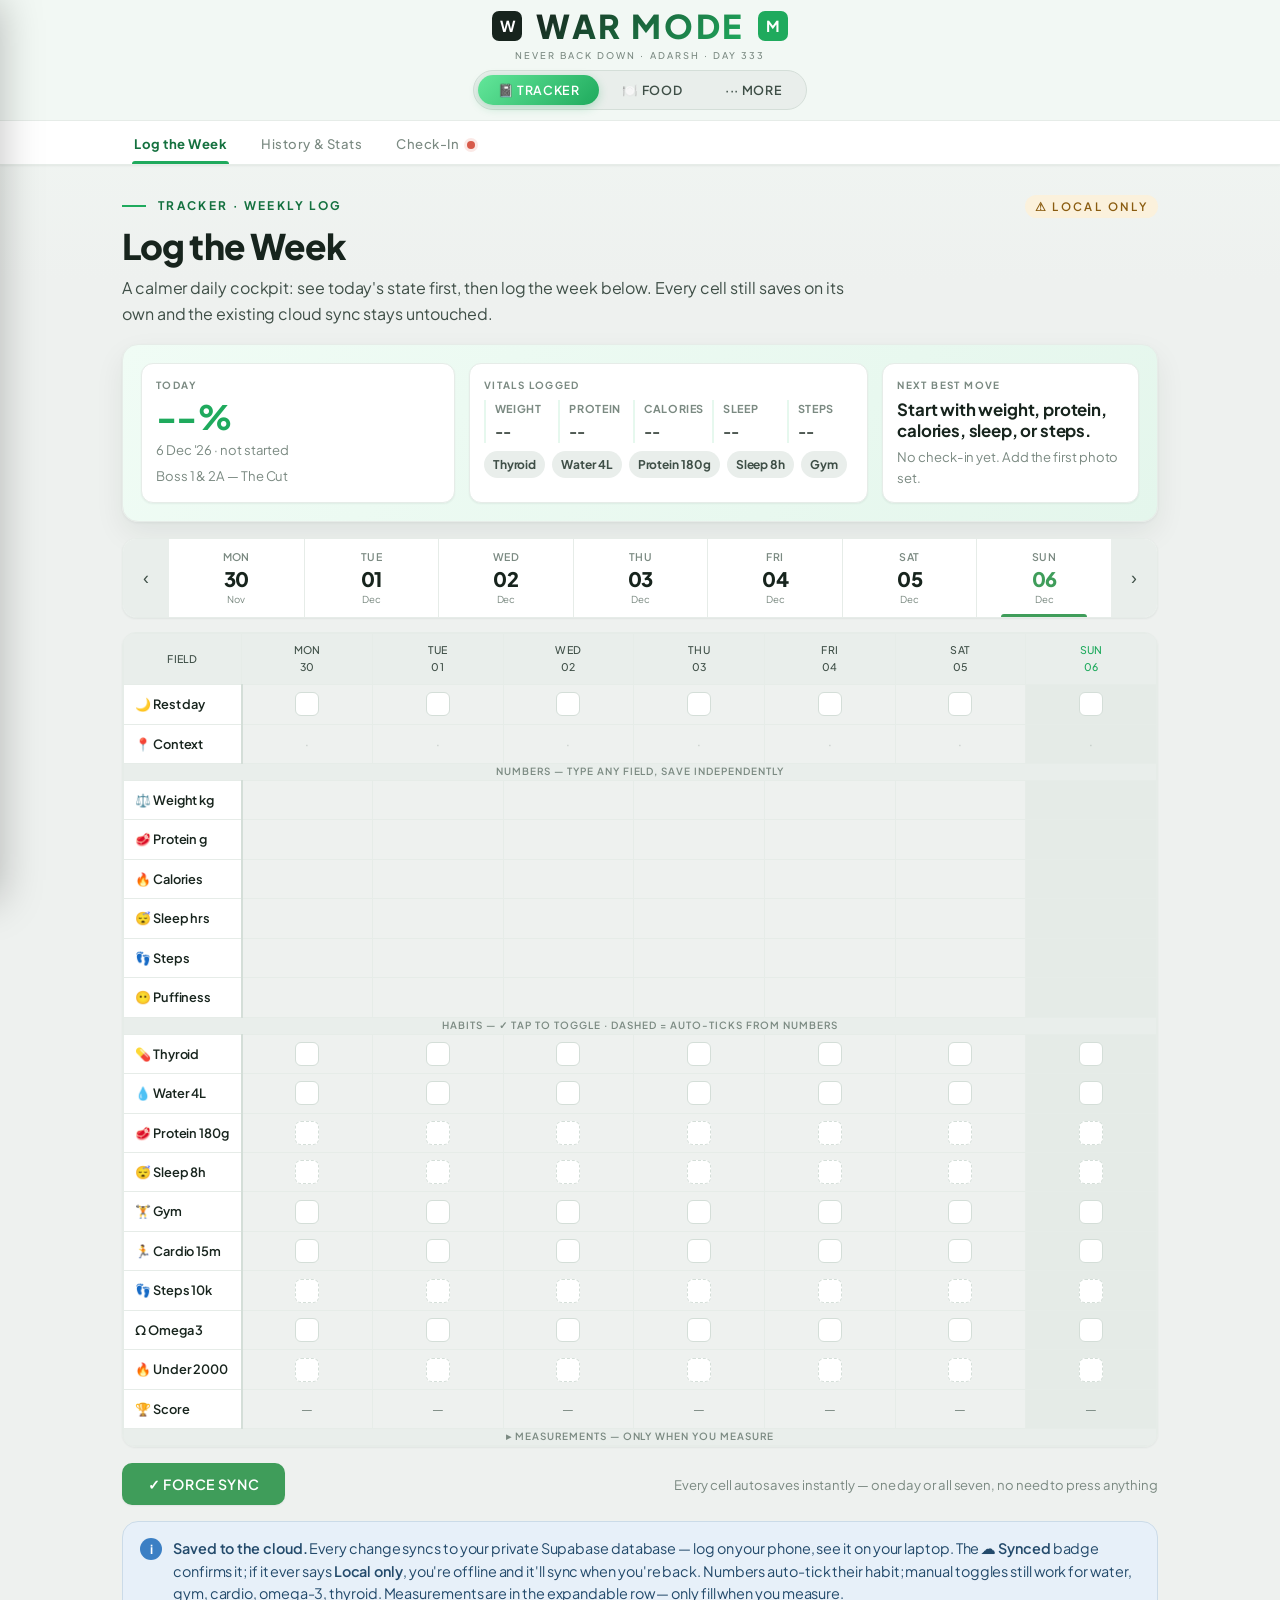
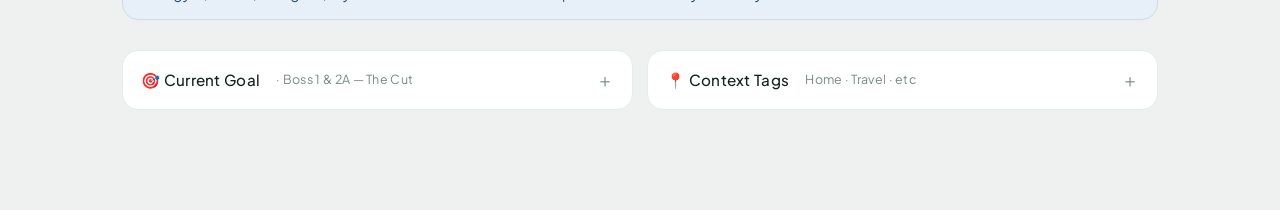
==== commit bf728610: "mobile: app-like behaviour + Tracker/Food-first navigation Makes the dashboard behave like a phone a" ====
--- a/index.html
+++ b/index.html
@@ -29,10 +29,9 @@
     </div>
     <div class="creed-line">NEVER BACK DOWN · ADARSH · <span id="dayCountTop">DAY —</span></div>
     <div class="seg">
-      <button data-sec="fitness" onclick="setSec('fitness')">🏋️ Fitness</button>
-      <button data-sec="health" onclick="setSec('health')">🩺 Health</button>
       <button class="on" data-sec="tracker" onclick="setSec('tracker')">📓 Tracker</button>
       <button data-sec="food" onclick="setSec('food')">🍽️ Food</button>
+      <button data-sec="more" onclick="setSec('more')">··· More</button>
     </div>
   </div>
 </div>
@@ -45,8 +44,6 @@
       <button class="chip" data-p="fit-progress">Progress</button>
       <button class="chip" data-p="fit-compliance">Compliance</button>
       <button class="chip" data-p="fit-plan">Phase Plan</button>
-      <button class="chip" data-p="fit-training">Training</button>
-      <button class="chip" data-p="fit-nutrition">Nutrition</button>
       <button class="chip" data-p="fit-sleep">Sleep</button>
     </div>
     <div class="chip-group" data-for="health">
@@ -55,8 +52,6 @@
       <button class="chip" data-p="h-lipids">Lipids &amp; Heart</button>
       <button class="chip" data-p="h-vitamins">Vitamins &amp; Blood</button>
       <button class="chip" data-p="h-bloodwork">All Bloodwork</button>
-      <button class="chip" data-p="h-meds">Meds &amp; Stack</button>
-      <button class="chip" data-p="h-actions">Action Items</button>
     </div>
     <div class="chip-group show" data-for="tracker">
       <button class="chip on" data-p="t-log">Log the Week</button>
@@ -75,13 +70,18 @@
 <aside class="drawer" id="drawer">
   <div class="brand"><div class="mk"><span>W</span></div><div class="nm">WAR MODE<small>NEVER BACK DOWN</small></div></div>
   <input class="dsearch" id="search" placeholder="Search dashboard…" style="margin-top:16px" autocomplete="off">
+  <h4>📓 Tracker</h4>
+  <button class="dlink" data-p="t-log">Log the Week</button>
+  <button class="dlink" data-p="t-history">History &amp; Stats</button>
+  <button class="dlink" data-p="t-checkin">Check-In</button>
+  <h4>🍽️ Food</h4>
+  <button class="dlink" data-p="food-today">Today</button>
+  <button class="dlink" data-p="food-meals">Meals</button>
   <h4>🏋️ Fitness</h4>
   <button class="dlink" data-p="fit-home">Home &amp; Goals</button>
   <button class="dlink" data-p="fit-progress">Progress &amp; Trends</button>
   <button class="dlink" data-p="fit-compliance">Habit Compliance</button>
   <button class="dlink" data-p="fit-plan">Phase Plan &amp; Strategy</button>
-  <button class="dlink" data-p="fit-training">Training</button>
-  <button class="dlink" data-p="fit-nutrition">Nutrition</button>
   <button class="dlink" data-p="fit-sleep">Sleep</button>
   <h4>🩺 Health</h4>
   <button class="dlink" data-p="h-home">Health Snapshot</button>
@@ -89,18 +89,21 @@
   <button class="dlink" data-p="h-lipids">Lipids &amp; Heart</button>
   <button class="dlink" data-p="h-vitamins">Vitamins &amp; Blood</button>
   <button class="dlink" data-p="h-bloodwork">All Bloodwork</button>
-  <button class="dlink" data-p="h-meds">Meds &amp; Stack</button>
-  <button class="dlink" data-p="h-actions">Action Items</button>
-  <h4>📓 Tracker</h4>
-  <button class="dlink" data-p="t-log">Log the Week</button>
-  <button class="dlink" data-p="t-history">History &amp; Stats</button>
-  <button class="dlink" data-p="t-checkin">Check-In</button>
-  <h4>🍽️ Food</h4>
-  <button class="dlink" data-p="food-today">Today</button>
-  <button class="dlink" data-p="food-meals">Meals</button>
 </aside>
 
 <div class="wrap">
+
+<!-- ══════════ MORE (landing for the reference sections) ══════════ -->
+<section class="page" id="more-home">
+  <div class="kicker">Reference</div>
+  <h1 class="title">More</h1>
+  <p class="lede">The deep-dive sections — here when you need them, out of the way when you don't.</p>
+
+  <div class="navcards morecards">
+    <button class="navcard lg" data-p="fit-home"><span class="ic">🏋️</span><h3>Fitness</h3><span class="arr">→</span></button>
+    <button class="navcard lg" data-p="h-home"><span class="ic">🩺</span><h3>Health</h3><span class="arr">→</span></button>
+  </div>
+</section>
 
 <!-- ══════════ FITNESS ══════════ -->
 
@@ -127,8 +130,6 @@
     <button class="navcard" data-p="fit-plan"><span class="ic">🗺️</span><h3>Phase Plan</h3><p>The cut → lean-gain → polish staircase. The strategy that gets the abs.</p><span class="arr">→</span></button>
     <button class="navcard" data-p="fit-progress"><span class="ic">📈</span><h3>Progress &amp; Trends</h3><p>Weight, waist, tummy, chest, biceps, protein, puffiness over time.</p><span class="arr">→</span></button>
     <button class="navcard" data-p="fit-compliance"><span class="ic">✅</span><h3>Habit Compliance</h3><p>Monthly discipline scoreboard across every tracked habit.</p><span class="arr">→</span></button>
-    <button class="navcard" data-p="fit-training"><span class="ic">🏋️</span><h3>Training</h3><p>PPL split, progressive overload, cut adjustments.</p><span class="arr">→</span></button>
-    <button class="navcard" data-p="fit-nutrition"><span class="ic">🍽️</span><h3>Nutrition</h3><p>Macros, the food stack, thyroid rules, hunger management.</p><span class="arr">→</span></button>
     <button class="navcard" data-p="fit-sleep"><span class="ic">😴</span><h3>Sleep</h3><p>Why quality dropped + the full recovery protocol.</p><span class="arr">→</span></button>
   </div>
 
@@ -249,71 +250,6 @@
   <details class="acc"><summary>Why cut first instead of bulk? <span class="ac">＋</span></summary><div class="acc-body subtle" style="color:var(--ink2)">You already have 42kg skeletal muscle — "excellent" tier. The problem was never too little muscle; it's a fat layer hiding it. Bulking now adds muscle <i>and</i> fat on an already-covered frame = bulkier and softer. Cutting first reveals what's built. Your legs proved it.</div></details>
   <details class="acc"><summary>Will the lost fat come back during the build? <span class="ac">＋</span></summary><div class="acc-body subtle" style="color:var(--ink2)">A little — and that's normal. You can't build muscle in a true deficit forever (the beginner/return recomp window closes). A controlled lean-gain adds ~1kg fat per 2–3kg muscle, then a mini-cut strips it. The floor keeps rising. Staircase, not loop.</div></details>
   <details class="acc"><summary>Realistic timeline to abs + sharp face <span class="ac">＋</span></summary><div class="acc-body subtle" style="color:var(--ink2)">17–18% → ~12% ≈ 5–6kg fat at 0.4–0.5kg/wk = <b>12–16 weeks of a genuine deficit</b>. Lower abs + jaw need ~11–12%. You're ahead on muscle &amp; consistency, behind on ever running a real deficit. Lean, sharp, defined by <b>year-end</b> is realistic — if the cut starts now.</div></details>
-</section>
-
-<!-- FIT TRAINING -->
-<section class="page" id="fit-training">
-  <div class="kicker">Fitness · Training</div>
-  <h1 class="title">Training</h1>
-  <p class="lede">It's working — don't change it. In a deficit, the job shifts from chasing PRs to protecting them.</p>
-  <div class="sec-label">Current protocol</div>
-  <ul class="klist">
-    <li><span class="kl">Split</span><span class="kv">Push / Pull / Legs + dedicated abs day 1–2×/week</span></li>
-    <li><span class="kl">Frequency</span><span class="kv">5–6× per week · morning ~7:45 AM</span></li>
-    <li><span class="kl">Progression</span><span class="kv">Progressive overload, hitting PRs across all groups <span class="pill p-green">on track</span></span></li>
-    <li><span class="kl">Cardio</span><span class="kv">20 min incline treadmill post-session (sp 4–5, incline 15+)</span></li>
-    <li><span class="kl">Steps</span><span class="kv">10k daily · Sunday rest + zone-2 walk</span></li>
-  </ul>
-  <div class="sec-label">Adjustments for the cut</div>
-  <div class="note info"><span class="ni">i</span><div><b>Keep the split.</b> PRs and leg development prove it works. Expect lifts to stall or dip slightly in a deficit — normal. <b>Maintaining strength on fewer calories = keeping muscle.</b></div></div>
-  <div class="grid g2 stack" style="margin-top:12px">
-    <div class="card"><div style="font-family:var(--ffont);font-weight:600">Add vigorous cardio 2×/wk</div><div class="subtle" style="color:var(--ink2);margin-top:5px">Intervals / zone-4, not just incline walk. Strongest lifestyle lever for raising HDL — a direct line to your cholesterol problem.</div></div>
-    <div class="card"><div style="font-family:var(--ffont);font-weight:600">Train abs as a muscle</div><div class="subtle" style="color:var(--ink2);margin-top:5px">Weighted, 2×/week. Build them now so they pop harder once the fat layer clears.</div></div>
-  </div>
-  <div class="note warn" style="margin-top:12px"><span class="ni">!</span><div><b>On feeling "not muscular enough":</b> you're not under-muscled — you're under-revealed. Most of that dissolves when the fat comes off. Reveal first; build after.</div></div>
-</section>
-
-<!-- FIT NUTRITION -->
-<section class="page" id="fit-nutrition">
-  <div class="kicker">Fitness · Fuel</div>
-  <h1 class="title">Nutrition</h1>
-  <p class="lede">Vegetarian. Soy is a medical problem — flagged everywhere. Meals built for satiety so hunger doesn't sink the cut.</p>
-  <div class="sec-label">Daily targets — the cut</div>
-  <div class="grid g4 stack">
-    <div class="stat"><div class="bar" style="background:var(--green)"></div><div class="k">Calories real</div><div class="v">~1,900</div><div class="d subtle">log ~1,750</div></div>
-    <div class="stat"><div class="bar" style="background:var(--accent)"></div><div class="k">Protein</div><div class="v">180<small>g</small></div><div class="d subtle">&lt;140 = red day</div></div>
-    <div class="stat"><div class="bar" style="background:var(--amber)"></div><div class="k">Carbs</div><div class="v">170<small>g</small></div></div>
-    <div class="stat"><div class="bar" style="background:var(--blue)"></div><div class="k">Fat</div><div class="v">52<small>g</small></div></div>
-  </div>
-  <div class="sec-label">Food stack — rated</div>
-  <div class="tscroll"><table>
-    <thead><tr><th>Food</th><th>Protein</th><th>Thyroid</th><th>Rate</th></tr></thead>
-    <tbody>
-      <tr><td class="mk-cell">Whole Truth WPI</td><td>30.4g/35g</td><td><span class="pill p-green">Safe · no soy</span></td><td>10</td></tr>
-      <tr><td class="mk-cell">Epigamia Greek Yogurt</td><td>25g/215g</td><td><span class="pill p-green">Safe</span></td><td>9.5</td></tr>
-      <tr><td class="mk-cell">Sids Farm HP Milk</td><td>25g/250ml</td><td><span class="pill p-green">Safe · evening</span></td><td>9.5</td></tr>
-      <tr><td class="mk-cell">Brazil nuts (2/day)</td><td>2g</td><td><span class="pill p-green">⭐ Selenium HERO</span></td><td>10</td></tr>
-      <tr><td class="mk-cell">Milky Mist HP Paneer</td><td>25g/100g</td><td><span class="pill p-amber">Verify soy</span></td><td>7</td></tr>
-      <tr><td class="mk-cell">ProteinChef HP Bread</td><td>25.6g/4sl</td><td><span class="pill p-amber">Verify soy</span></td><td>6</td></tr>
-      <tr><td class="mk-cell">Mill'd Atta</td><td>46g/100g</td><td><span class="pill p-red">30% soy · OUT</span></td><td>4</td></tr>
-    </tbody>
-  </table></div>
-  <div class="sec-label">Hunger management — restructure, don't restrict</div>
-  <ul class="klist">
-    <li><span class="kl">Front-load</span><span class="kv">Protein + fibre every meal — most filling per calorie</span></li>
-    <li><span class="kl">Volume eat</span><span class="kv">Veg, salad, high-protein dairy — fills stomach for almost no calories</span></li>
-    <li><span class="kl">Plan the extra</span><span class="kv">One deliberate higher day/week vs fighting cravings</span></li>
-    <li><span class="kl">Hydrate</span><span class="kv">Thirst masquerades as hunger; low-fluid days track worse</span></li>
-  </ul>
-  <div class="sec-label">Thyroid dietary rules</div>
-  <ul class="klist">
-    <li><span class="kl">① Soy</span><span class="kv">Most dangerous — cuts T4 absorption 19–35%, inhibits TPO. Eliminate.</span></li>
-    <li><span class="kl">② Calcium</span><span class="kv">None within 4h of Thyronorm → breakfast at 11:30 AM</span></li>
-    <li><span class="kl">③ Walnuts AM</span><span class="kv">Moved to evening yogurt bowl</span></li>
-    <li><span class="kl">④ High fibre AM</span><span class="kv">Seeds moved to evening</span></li>
-    <li><span class="kl">⑤ Flaxseed AM</span><span class="kv">Moved to evening</span></li>
-    <li><span class="kl">⭐ Brazil nuts</span><span class="kv">Selenium → T4→T3 conversion. <b>Never eliminate.</b></span></li>
-  </ul>
 </section>
 
 <!-- FIT SLEEP -->
@@ -382,8 +318,6 @@
     <button class="navcard" data-p="h-lipids"><span class="ic">🫀</span><h3>Lipids &amp; Heart</h3><p>The cholesterol deep-dive, trend charts, three stacked causes.</p><span class="arr">→</span></button>
     <button class="navcard" data-p="h-vitamins"><span class="ic">🩸</span><h3>Vitamins &amp; Blood</h3><p>Vitamin D, B12, minerals, hemogram across dates.</p><span class="arr">→</span></button>
     <button class="navcard" data-p="h-bloodwork"><span class="ic">📋</span><h3>All Bloodwork</h3><p>Every marker, every date, side by side.</p><span class="arr">→</span></button>
-    <button class="navcard" data-p="h-meds"><span class="ic">💊</span><h3>Meds &amp; Stack</h3><p>Medication, supplements, full daily routine.</p><span class="arr">→</span></button>
-    <button class="navcard" data-p="h-actions"><span class="ic">🎯</span><h3>Action Items</h3><p>The short list that moves the needle.</p><span class="arr">→</span></button>
   </div>
   <p class="subtle" style="margin-top:20px">Personal reference record — not medical advice. The Lp(a) + family history combination genuinely warrants a doctor's review.</p>
 </section>
@@ -565,64 +499,6 @@
   <details class="acc"><summary>⚗️ Toxic Elements &amp; Urine (May 26) <span class="ac">＋</span></summary><div class="acc-body">
     <p class="subtle" style="margin-bottom:8px">Toxic metals (lead 32 / mercury 3.2 / arsenic 2.9 / cadmium 0.22) — all well within safe limits. Urine: clear, no protein/glucose/blood, no infection. All clean.</p>
   </div></details>
-</section>
-
-<!-- HEALTH MEDS -->
-<section class="page" id="h-meds">
-  <div class="kicker">Health · Protocol</div>
-  <h1 class="title">Meds &amp; Stack</h1>
-  <p class="lede">The full stack and timing — built around the thyroid protocol.</p>
-  <div class="sec-label">Medication</div>
-  <ul class="klist"><li><span class="kl">Thyronorm 100mcg</span><span class="kv">Levothyroxine · 4 AM · 4h gap before first meal <span class="pill p-amber">112mcg trial to discuss</span></span></li></ul>
-  <div class="sec-label">Supplements</div>
-  <div class="tscroll"><table>
-    <thead><tr><th>Supplement</th><th>Timing</th><th>Purpose</th></tr></thead>
-    <tbody>
-      <tr><td class="mk-cell">Whole Truth WPI</td><td>Post-gym 10 AM</td><td>Protein · no soy</td></tr>
-      <tr><td class="mk-cell">Wellcore Creatine</td><td>Post-gym</td><td>Strength / output</td></tr>
-      <tr><td class="mk-cell">Naturaltein Omega-3</td><td>After breakfast (2 caps)</td><td>Triglycerides</td></tr>
-      <tr><td class="mk-cell">Mecofol Plus B12</td><td>Afternoon</td><td>B12 + homocysteine</td></tr>
-      <tr><td class="mk-cell">MGD3 Magnesium Glycinate</td><td>Night</td><td>Sleep</td></tr>
-      <tr><td class="mk-cell">KSM-66 Ashwagandha 600mg</td><td>Dinner</td><td>Cortisol / sleep</td></tr>
-      <tr><td class="mk-cell">L-Theanine 200mg</td><td>Pre-sleep</td><td>Quiets racing mind</td></tr>
-      <tr><td class="mk-cell">Glycine 3g</td><td>Pre-sleep</td><td><span class="pill p-amber">Make nightly — deep sleep</span></td></tr>
-      <tr><td class="mk-cell">Vitamin D3</td><td>With a fatty meal</td><td><span class="pill p-amber">ADD — level 27.2</span></td></tr>
-    </tbody>
-  </table></div>
-  <div class="sec-label">Daily routine</div>
-  <ul class="klist">
-    <li><span class="kl">4:00 AM</span><span class="kv">Natural wake · Thyronorm</span></li>
-    <li><span class="kl">7:00 AM</span><span class="kv">Final wake · 1L water + sea salt</span></li>
-    <li><span class="kl">7:45 AM</span><span class="kv">Gym → post-session incline cardio</span></li>
-    <li><span class="kl">10:00 AM</span><span class="kv">Whey + creatine</span></li>
-    <li><span class="kl">11:30 AM</span><span class="kv">Breakfast (4h gap from Thyronorm)</span></li>
-    <li><span class="kl">2:00 PM</span><span class="kv">Lunch + B12</span></li>
-    <li><span class="kl">6:30 PM</span><span class="kv">Fluid cutoff (hard stop)</span></li>
-    <li><span class="kl">8:00 PM</span><span class="kv">Dinner (yogurt + whey) + Ashwagandha</span></li>
-    <li><span class="kl">9:15 PM</span><span class="kv">Hot shower (40–42°C, 15min)</span></li>
-    <li><span class="kl">9:45 PM</span><span class="kv">Magnesium + L-theanine + glycine</span></li>
-    <li><span class="kl">10:00 PM</span><span class="kv">PMR + fiction reading</span></li>
-    <li><span class="kl">11:00 PM</span><span class="kv">Sleep target</span></li>
-  </ul>
-</section>
-
-<!-- HEALTH ACTIONS -->
-<section class="page" id="h-actions">
-  <div class="kicker">Health · Next Steps</div>
-  <h1 class="title">Action Items</h1>
-  <p class="lede">The short list that actually moves the needle. Top two matter most.</p>
-  <div class="note bad" style="margin-top:20px"><span class="ni">1</span><div><b>See the doctor about the dose.</b> Take the 4.3 result + "athletic, high lean mass, still symptomatic" framing. Ask about a 112mcg trial targeting TSH ~2. Unlocks face, sleep, LDL and fat loss simultaneously.</div></div>
-  <div class="note warn"><span class="ni">2</span><div><b>Flip to a real, tracked deficit.</b> ~1,900 real kcal, protein locked 180g, meals built for satiety. You've been at maintenance 5 months — this is what finally moves the belly.</div></div>
-  <div class="sec-label">Supporting actions</div>
-  <ul class="klist">
-    <li><span class="kl">Add Vitamin D3</span><span class="kv">2000 IU/day with a fatty meal — level 27.2 (want &gt;30)</span></li>
-    <li><span class="kl">Glycine nightly</span><span class="kv">Move from optional to standard — for deep sleep</span></li>
-    <li><span class="kl">Vigorous cardio 2×/wk</span><span class="kv">Direct HDL lever</span></li>
-    <li><span class="kl">Soluble fibre</span><span class="kv">Oats / psyllium / legumes — modest LDL drop</span></li>
-    <li><span class="kl">Lp(a) review</span><span class="kv">Lipidologist/cardiologist given family history — don't wait</span></li>
-    <li><span class="kl">Retest</span><span class="kv">Thyroid 6–8 wks after dose change; lipids ~3 mo after TSH stabilises</span></li>
-  </ul>
-  <p class="subtle" style="margin-top:18px">Personal reference record, not medical advice.</p>
 </section>
 
 <!-- ══════════ TRACKER ══════════ -->
--- a/styles.css
+++ b/styles.css
@@ -27,6 +27,39 @@
 *{margin:0;padding:0;box-sizing:border-box}
 html{scroll-behavior:smooth;font-size:16px;-webkit-text-size-adjust:100%}
 body{background:linear-gradient(180deg,#f2f8f4 0%,var(--bg) 280px);color:var(--ink);font-family:var(--ffont);line-height:1.6;-webkit-font-smoothing:antialiased;letter-spacing:-.005em}
+
+/* ══════════ APP-LIKE MOBILE BEHAVIOUR ══════════
+   Goal: stable orientation — no stray zoom, no sideways drift, no rubber-band. */
+
+/* 1. Sideways drift / white gutters on fast scroll.
+      `clip` (NOT `hidden`): hidden creates a scroll container and breaks the sticky topbar/subnav. */
+html,body{overflow-x:clip;max-width:100%}
+body{overscroll-behavior:none}                      /* no bounce, no pull-to-refresh */
+/* stop horizontally-scrollable children from chaining their scroll out to the page */
+.tscroll,.subnav,.fsugg-row,.fquick-actions,.fslot-chips,.fd-chips,.lbv-stage,#journeyStrip{overscroll-behavior-x:contain}
+
+/* 2. Native-app touch feel */
+body{-webkit-tap-highlight-color:transparent}
+button,.chip,.seg button,.navcard,.pill,.tgl,.gcheck,.habit,.dstrip-day,.fsugg-chip,.fchip,.fd-chip,.ci-tab,.fpill-btn{touch-action:manipulation}
+button,.chip,.seg button,.sec-label,.kicker,.fslot-title,.fbadge,.creed-line,.wm{-webkit-user-select:none;user-select:none}
+
+/* 3. Notch / safe areas (installed PWA + modern phones).
+      NOTE: .wrap and .drawer take their insets in their own rules further down — declaring them
+      here would be dead code, since those rules use the `padding` shorthand and come later. */
+.topbar{padding-top:env(safe-area-inset-top)}
+
+/* 4. iOS auto-zooms any focused control under 16px and never zooms back out.
+      One rule beats patching each selector, and covers controls added later.
+      (Deliberately NOT using maximum-scale=1 — that kills pinch-zoom / accessibility.)
+      Keyed on `pointer:coarse` (touch) as well as narrow width: the zoom is a TOUCH-device
+      behaviour, so a phone in landscape (wide viewport) still needs it. Desktop mouse users
+      keep the denser designed sizes — notably the week-grid number cells.
+      !important is required, not lazy: the designed sizes live in higher-specificity rules
+      (.metric input, table.weekgrid input.gnum, .drawer .dsearch) and a few inline styles,
+      and an inline style beats any selector — only !important wins over all of them. */
+@media(max-width:640px),(pointer:coarse){
+  input,select,textarea{font-size:16px !important}
+}
 canvas{max-width:100%}
 ::selection{background:var(--accent-soft)}
 
@@ -50,8 +83,11 @@
 .menu-btn{position:absolute;left:22px;top:14px;display:none;border:1px solid var(--line2);background:var(--paper);border-radius:8px;width:38px;height:38px;cursor:pointer;font-size:1.1rem}
 
 /* subnav strip — refined pill rail */
-.subnav{position:sticky;top:105px;z-index:70;background:rgba(255,255,255,.96);backdrop-filter:blur(12px);border-bottom:1px solid var(--line);box-shadow:var(--shadow-sm);overflow-x:auto;-webkit-overflow-scrolling:touch}
+/* top offset must track the topbar's safe-area padding, else the chip rail hides behind it
+   on notched iOS (inset ~47-59px in an installed PWA; resolves to 0 elsewhere) */
+.subnav{position:sticky;top:calc(105px + env(safe-area-inset-top));z-index:70;background:rgba(255,255,255,.96);backdrop-filter:blur(12px);border-bottom:1px solid var(--line);box-shadow:var(--shadow-sm);overflow-x:auto;-webkit-overflow-scrolling:touch}
 .subnav::-webkit-scrollbar{display:none}
+.subnav.empty{display:none}   /* no chip group for this section (e.g. the More landing) */
 .subnav-inner{max-width:1080px;margin:0 auto;padding:0 18px;display:flex}
 .chip-group{display:none;gap:2px}
 .chip-group.show{display:flex}
@@ -61,7 +97,8 @@
 .chip.on{color:var(--accent-ink);font-weight:700}
 .chip.on::after{content:"";position:absolute;left:14px;right:14px;bottom:0;height:3px;background:var(--accent);border-radius:3px 3px 0 0}
 
-.wrap{max-width:1080px;margin:0 auto;padding:30px 22px 100px}
+.wrap{max-width:1080px;margin:0 auto;
+  padding:30px calc(22px + env(safe-area-inset-right)) calc(100px + env(safe-area-inset-bottom)) calc(22px + env(safe-area-inset-left))}
 .page{display:none;animation:fade .35s ease}
 .page.active{display:block}
 @keyframes fade{from{opacity:0;transform:translateY(10px)}to{opacity:1;transform:none}}
@@ -97,6 +134,16 @@
 .navcard:hover .arr{color:var(--accent);transform:translateX(3px)}
 .navcard::before{content:"";position:absolute;left:0;top:0;bottom:0;width:3px;background:var(--accent);transform:scaleY(0);transition:transform var(--t);transform-origin:top}
 .navcard:hover::before{transform:scaleY(1)}
+
+/* big header-only cards on the More landing */
+.morecards{grid-template-columns:1fr 1fr;gap:16px;margin-top:18px}
+@media(max-width:560px){.morecards{grid-template-columns:1fr}}
+.navcard.lg{padding:30px 22px;min-height:132px;display:flex;flex-direction:column;justify-content:center;
+  background:var(--grad-soft);border-color:var(--line)}
+.navcard.lg .ic{font-size:2rem;margin-bottom:10px}
+.navcard.lg h3{font-size:1.45rem;font-weight:800;letter-spacing:-.02em}
+.navcard.lg .arr{bottom:auto;top:50%;transform:translateY(-50%);font-size:1.4rem}
+.navcard.lg:hover .arr{transform:translateY(-50%) translateX(3px)}
 
 /* ── STATS ── */
 .stat{background:var(--paper);border:1px solid var(--line);border-radius:var(--r);padding:16px;box-shadow:var(--shadow-sm);position:relative;overflow:hidden}
@@ -282,7 +329,8 @@
 .overlay.show{display:block}
 /* mobile slide menu (full nav) */
 .drawer{position:fixed;top:0;left:0;width:280px;max-width:84vw;height:100vh;background:var(--paper);z-index:90;
-  transform:translateX(-100%);transition:transform var(--t);overflow-y:auto;box-shadow:0 0 40px rgba(0,0,0,.25);padding:20px}
+  transform:translateX(-100%);transition:transform var(--t);overflow-y:auto;box-shadow:0 0 40px rgba(0,0,0,.25);
+  padding:calc(20px + env(safe-area-inset-top)) 20px calc(20px + env(safe-area-inset-bottom))}
 .drawer.open{transform:none}
 .drawer h4{font-family:var(--ffont);font-weight:600;font-size:.72rem;letter-spacing:.14em;text-transform:uppercase;color:var(--muted);margin:18px 0 8px}
 .drawer button.dlink{display:block;width:100%;text-align:left;border:none;background:none;font-family:var(--ffont);font-size:.92rem;color:var(--ink2);padding:9px 10px;border-radius:8px;cursor:pointer}
@@ -309,8 +357,12 @@
 .quiet-note{font-size:.78rem;color:var(--muted);margin-top:8px}
 @media(max-width:860px){.command{grid-template-columns:1fr}.command .metricline{grid-template-columns:repeat(3,1fr)}}
 @media(max-width:520px){
-  .subnav{top:96px}.command{padding:14px}.command .metricline{grid-template-columns:1fr 1fr}.command .big{font-size:1.75rem}
-  .seg button{padding:7px 13px}.menu-btn{display:block}.tb-inner{padding-left:56px;padding-right:12px}
+  .subnav{top:calc(96px + env(safe-area-inset-top))}.command{padding:14px}.command .metricline{grid-template-columns:1fr 1fr}.command .big{font-size:1.75rem}
+  /* the ☰ button forces an asymmetric 56px/12px inset, so the rail must shrink to stay
+     inside the viewport — otherwise its right edge is clipped by overflow-x:clip */
+  .seg{max-width:100%}
+  .seg button{padding:7px 10px;font-size:.72rem;letter-spacing:.03em}
+  .menu-btn{display:block}.tb-inner{padding-left:56px;padding-right:12px}
 }
 
 /* ══════════ FOOD SECTION ══════════ */
@@ -539,7 +591,7 @@
 
 .fcard{background:var(--fcard);border:1px solid var(--fline);border-radius:var(--fr);box-shadow:var(--fshadow);padding:20px}
 
-/* auto-hide top bar (food only) */
+/* auto-hide top bar (all sections) */
 .topbar{transition:transform .3s ease} .subnav{transition:top .3s ease}
 body.nav-hidden .topbar{transform:translateY(-100%)}
 body.nav-hidden .subnav{top:0}
@@ -666,3 +718,20 @@
 
 /* sheets get the food font too */
 .fsheet{font-family:var(--ffont)}
+
+/* ══════════ SCROLLING CHIP ROWS ══════════
+   Chips used to wrap onto several lines and crowd the card. Now they sit on ONE row that
+   scrolls sideways. Declared last so it wins over the earlier duplicate definitions. */
+.fsugg-row,.fquick-actions,.fquick .fquick-actions,.fslot-chips,.fd-chips{
+  flex-wrap:nowrap;overflow-x:auto;overflow-y:hidden;
+  scroll-snap-type:x proximity;overscroll-behavior-x:contain;
+  -webkit-overflow-scrolling:touch;scrollbar-width:none;
+}
+.fsugg-row::-webkit-scrollbar,.fquick-actions::-webkit-scrollbar,
+.fslot-chips::-webkit-scrollbar,.fd-chips::-webkit-scrollbar{display:none}
+/* chips must not shrink, or flex squeezes them all onto the visible row */
+.fsugg-chip,.fpill-btn,.fchip,.fd-chip,.fsugg-edit{flex:0 0 auto;scroll-snap-align:start}
+/* bleed to the card edge so a half-visible chip signals "there's more" */
+.fslot .fsugg-row{margin-left:-16px;margin-right:-16px;padding-left:16px;padding-right:16px}
+/* full-width "edit suggestions" button is a block action, not a chip — keep it out of the rail */
+.fsugg-edit.wide{flex:1 0 auto}
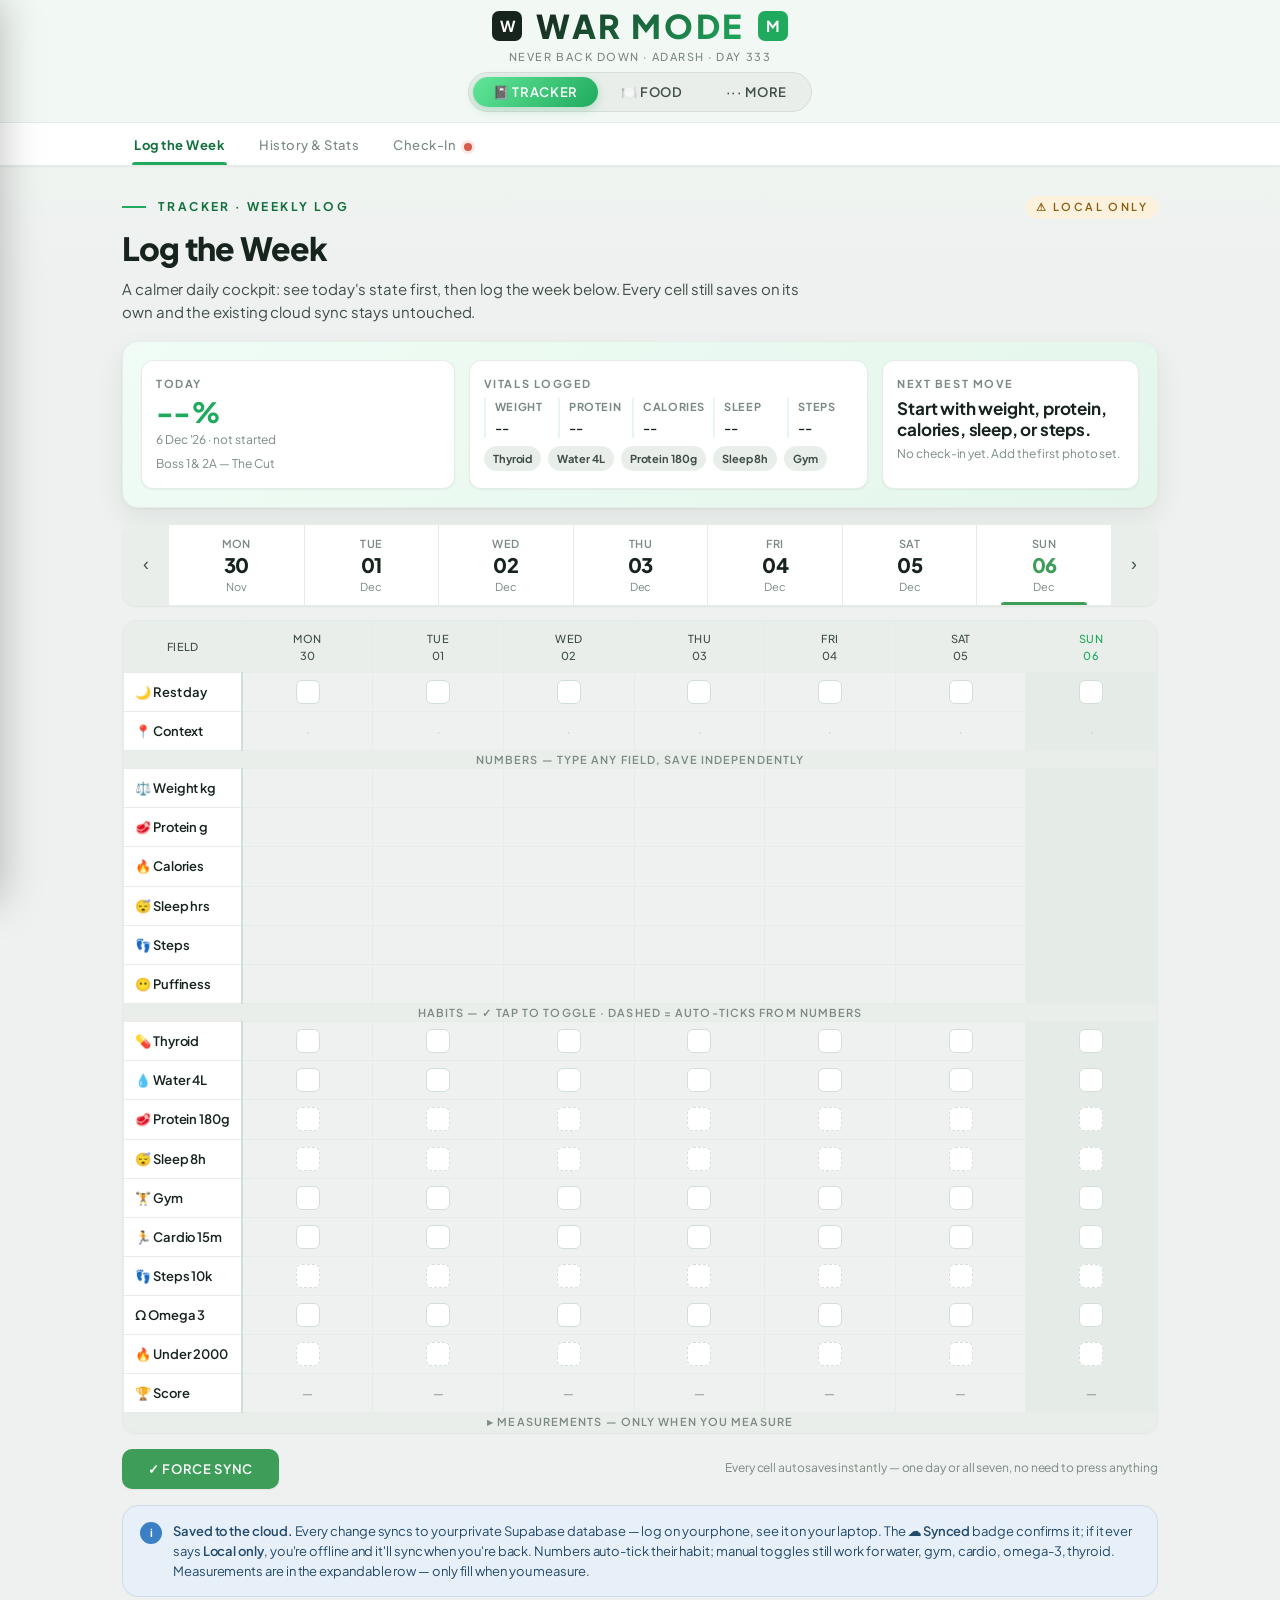
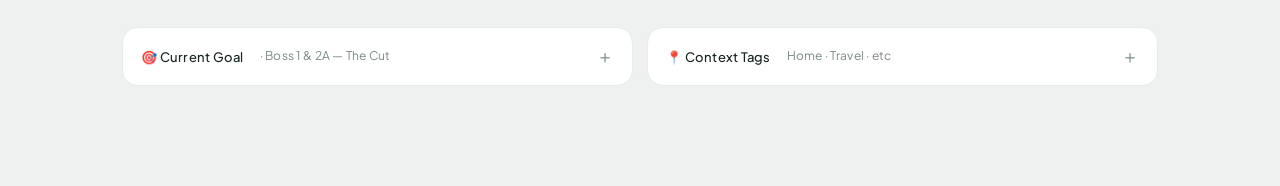
==== commit 209396b3: "type: one modular type scale, mobile-first Food rows read as cluttered, but the cause was not "fonts" ====
--- a/index.html
+++ b/index.html
@@ -8,8 +8,8 @@
 <meta name="apple-mobile-web-app-status-bar-style" content="black-translucent">
 <meta name="apple-mobile-web-app-title" content="WAR MODE">
 <meta name="theme-color" content="#eef1ef">
-<link rel="apple-touch-icon" href="appicon-180.png">
-<link rel="icon" type="image/png" sizes="192x192" href="appicon-192.png">
+<link rel="apple-touch-icon" href="assets/appicon-180.png">
+<link rel="icon" type="image/png" sizes="192x192" href="assets/appicon-192.png">
 <link rel="manifest" href="manifest.json">
 <link href="https://fonts.googleapis.com/css2?family=Plus+Jakarta+Sans:wght@400;500;600;700;800&display=swap" rel="stylesheet">
 <script src="https://cdnjs.cloudflare.com/ajax/libs/Chart.js/4.4.1/chart.umd.min.js"></script>
@@ -195,7 +195,7 @@
   <div class="grid g3 stack">
     <div class="card" style="border-color:var(--accent);box-shadow:0 0 0 3px var(--accent-soft)">
       <span class="pill p-amber">Now → Aug · Phase A</span>
-      <div style="font-family:var(--ffont);font-size:1.15rem;font-weight:800;letter-spacing:-.015em;margin:10px 0 3px">The Cut</div>
+      <div style="font-family:var(--ffont);font-size:var(--fs-lg);font-weight:800;letter-spacing:-.015em;margin:10px 0 3px">The Cut</div>
       <div class="subtle" style="color:var(--ink2)">~83.5kg by Jun · ~80kg by Aug · 17–18%→~12–13%</div>
       <ul class="klist" style="margin-top:6px">
         <li style="padding:7px 0"><span class="kv">~1,900 real kcal (log ~1,750)</span></li>
@@ -206,7 +206,7 @@
     </div>
     <div class="card">
       <span class="pill p-ink">Sep → Dec · Phase B</span>
-      <div style="font-family:var(--ffont);font-size:1.15rem;font-weight:800;letter-spacing:-.015em;margin:10px 0 3px">The Lean Gain</div>
+      <div style="font-family:var(--ffont);font-size:var(--fs-lg);font-weight:800;letter-spacing:-.015em;margin:10px 0 3px">The Lean Gain</div>
       <div class="subtle" style="color:var(--ink2)">80 → 82kg · stays ~12%</div>
       <ul class="klist" style="margin-top:6px">
         <li style="padding:7px 0"><span class="kv">~maintenance +200 kcal</span></li>
@@ -217,7 +217,7 @@
     </div>
     <div class="card">
       <span class="pill p-ink">As needed · Phase C</span>
-      <div style="font-family:var(--ffont);font-size:1.15rem;font-weight:800;letter-spacing:-.015em;margin:10px 0 3px">Mini-Cut</div>
+      <div style="font-family:var(--ffont);font-size:var(--fs-lg);font-weight:800;letter-spacing:-.015em;margin:10px 0 3px">Mini-Cut</div>
       <div class="subtle" style="color:var(--ink2)">Strip the ~1kg fat from the gain</div>
       <ul class="klist" style="margin-top:6px">
         <li style="padding:7px 0"><span class="kv">Short, sharp 3–4 week deficit</span></li>
@@ -539,8 +539,8 @@
   </div>
 
   <div style="display:flex;align-items:center;gap:12px;margin-top:16px;flex-wrap:wrap">
-    <button onclick="saveWeek()" style="background:var(--green);color:#fff;border:none;border-radius:10px;padding:12px 26px;font-family:var(--ffont);font-weight:600;font-size:.88rem;letter-spacing:.05em;text-transform:uppercase;cursor:pointer;box-shadow:var(--shadow-sm)">✓ Force Sync</button>
-    <span id="saveMsg" style="font-size:.85rem;color:var(--green);font-weight:600;opacity:0;transition:opacity .3s">✓ Saved</span>
+    <button onclick="saveWeek()" style="background:var(--green);color:#fff;border:none;border-radius:10px;padding:12px 26px;font-family:var(--ffont);font-weight:600;font-size:var(--fs-sm);letter-spacing:.05em;text-transform:uppercase;cursor:pointer;box-shadow:var(--shadow-sm)">✓ Force Sync</button>
+    <span id="saveMsg" style="font-size:var(--fs-sm);color:var(--green);font-weight:600;opacity:0;transition:opacity .3s">✓ Saved</span>
     <span class="subtle" style="margin-left:auto">Every cell autosaves instantly — one day or all seven, no need to press anything</span>
   </div>
 
@@ -551,11 +551,11 @@
 
     <!-- Current Goal -->
     <details class="acc" id="goalAcc">
-      <summary>🎯 Current Goal <span id="goalSummaryMini" class="subtle" style="font-weight:400;font-size:.78rem;margin-left:6px"></span><span class="ac">＋</span></summary>
+      <summary>🎯 Current Goal <span id="goalSummaryMini" class="subtle" style="font-weight:400;font-size:var(--fs-xs);margin-left:6px"></span><span class="ac">＋</span></summary>
       <div class="acc-body">
         <div style="display:flex;align-items:center;gap:10px;flex-wrap:wrap;margin-bottom:10px">
-          <span id="goalSummary" class="subtle" style="font-size:.82rem"></span>
-          <button onclick="toggleGoals()" id="goalEditBtn" style="margin-left:auto;background:var(--paper2);border:1px solid var(--line2);border-radius:8px;padding:6px 14px;font-family:var(--ffont);font-weight:600;font-size:.72rem;letter-spacing:.04em;text-transform:uppercase;cursor:pointer;color:var(--ink2)">Change</button>
+          <span id="goalSummary" class="subtle" style="font-size:var(--fs-xs)"></span>
+          <button onclick="toggleGoals()" id="goalEditBtn" style="margin-left:auto;background:var(--paper2);border:1px solid var(--line2);border-radius:8px;padding:6px 14px;font-family:var(--ffont);font-weight:600;font-size:var(--fs-2xs);letter-spacing:.04em;text-transform:uppercase;cursor:pointer;color:var(--ink2)">Change</button>
         </div>
         <div id="goalEditor" style="display:none">
           <div class="note info" style="margin-bottom:14px"><span class="ni">i</span><div>Set a goal that applies <b>from a chosen date forward</b>. Past days keep the goal active then — this <b>never re-scores history</b>.</div></div>
@@ -569,8 +569,8 @@
             <div class="metric"><label>Water goal (L)</label><input type="number" id="g_water" step="0.5"></div>
           </div>
           <div style="display:flex;gap:10px;margin-top:12px;align-items:center;flex-wrap:wrap">
-            <button onclick="saveGoals()" style="background:var(--green);color:#fff;border:none;border-radius:9px;padding:10px 20px;font-family:var(--ffont);font-weight:600;font-size:.78rem;letter-spacing:.04em;text-transform:uppercase;cursor:pointer">Save Goal Period</button>
-            <span class="subtle" style="font-size:.78rem">Days from this date onward use the new thresholds.</span>
+            <button onclick="saveGoals()" style="background:var(--green);color:#fff;border:none;border-radius:9px;padding:10px 20px;font-family:var(--ffont);font-weight:600;font-size:var(--fs-xs);letter-spacing:.04em;text-transform:uppercase;cursor:pointer">Save Goal Period</button>
+            <span class="subtle" style="font-size:var(--fs-xs)">Days from this date onward use the new thresholds.</span>
           </div>
           <div class="sec-label" style="margin-top:20px">Goal history</div>
           <div id="goalHistory"></div>
@@ -580,20 +580,20 @@
 
     <!-- Context Tags -->
     <details class="acc" id="tagAcc">
-      <summary>📍 Context Tags <span class="subtle" style="font-weight:400;font-size:.78rem;margin-left:6px">Home · Travel · etc</span><span class="ac">＋</span></summary>
+      <summary>📍 Context Tags <span class="subtle" style="font-weight:400;font-size:var(--fs-xs);margin-left:6px">Home · Travel · etc</span><span class="ac">＋</span></summary>
       <div class="acc-body">
-        <p class="subtle" style="font-size:.82rem;margin-bottom:10px">Mark stretches of days. Informational only — never affects your score.</p>
+        <p class="subtle" style="font-size:var(--fs-xs);margin-bottom:10px">Mark stretches of days. Informational only — never affects your score.</p>
         <div class="metric-grid">
           <div class="metric"><label>From date</label><input type="date" id="tag_from"></div>
           <div class="metric"><label>To date</label><input type="date" id="tag_to"></div>
           <div class="metric"><label>Tag</label>
-            <select id="tag_sel" onchange="tagSelChange()" style="width:100%;border:1px solid var(--line2);border-radius:9px;padding:10px 12px;font-family:inherit;font-size:.95rem;background:var(--bg);color:var(--ink)"></select>
+            <select id="tag_sel" onchange="tagSelChange()" style="width:100%;border:1px solid var(--line2);border-radius:9px;padding:10px 12px;font-family:inherit;font-size:var(--fs-md);background:var(--bg);color:var(--ink)"></select>
           </div>
           <div class="metric" id="tag_custom_wrap" style="display:none"><label>Custom label</label><input type="text" id="tag_custom" placeholder="e.g. Wedding trip"></div>
         </div>
         <div style="display:flex;gap:10px;margin-top:12px;align-items:center;flex-wrap:wrap">
-          <button onclick="applyTagRange()" style="background:var(--green);color:#fff;border:none;border-radius:9px;padding:10px 20px;font-family:var(--ffont);font-weight:600;font-size:.78rem;letter-spacing:.04em;text-transform:uppercase;cursor:pointer">Apply Tag</button>
-          <button onclick="clearTagRange()" style="background:var(--paper);color:var(--red);border:1px solid var(--line2);border-radius:9px;padding:10px 18px;font-family:var(--ffont);font-weight:600;font-size:.78rem;letter-spacing:.04em;text-transform:uppercase;cursor:pointer">Clear in range</button>
+          <button onclick="applyTagRange()" style="background:var(--green);color:#fff;border:none;border-radius:9px;padding:10px 20px;font-family:var(--ffont);font-weight:600;font-size:var(--fs-xs);letter-spacing:.04em;text-transform:uppercase;cursor:pointer">Apply Tag</button>
+          <button onclick="clearTagRange()" style="background:var(--paper);color:var(--red);border:1px solid var(--line2);border-radius:9px;padding:10px 18px;font-family:var(--ffont);font-weight:600;font-size:var(--fs-xs);letter-spacing:.04em;text-transform:uppercase;cursor:pointer">Clear in range</button>
         </div>
         <div class="sec-label" style="margin-top:18px">Tagged periods</div>
         <div id="tagHistory"></div>
@@ -610,7 +610,7 @@
   <p class="lede">Live monthly rollups that update as you log. Month-on-month comparison below.</p>
 
   <div class="sec-label" style="display:flex;align-items:center;gap:14px">This month so far
-    <select id="monthFilter" onchange="renderHistory()" style="margin-left:auto;border:1px solid var(--line2);border-radius:8px;padding:7px 12px;font-family:inherit;font-size:.85rem;background:var(--bg);color:var(--ink);text-transform:none;letter-spacing:0;font-weight:500"></select>
+    <select id="monthFilter" onchange="renderHistory()" style="margin-left:auto;border:1px solid var(--line2);border-radius:8px;padding:7px 12px;font-family:inherit;font-size:var(--fs-sm);background:var(--bg);color:var(--ink);text-transform:none;letter-spacing:0;font-weight:500"></select>
   </div>
   <div class="grid g4 stack" id="histStats"></div>
 
@@ -632,8 +632,8 @@
 
   <div class="sec-label">All logged days</div>
   <div style="display:flex;gap:10px;margin-bottom:14px;flex-wrap:wrap">
-    <button onclick="exportCSV()" style="background:var(--ink);color:#fff;border:none;border-radius:9px;padding:10px 18px;font-family:var(--ffont);font-weight:600;font-size:.82rem;letter-spacing:.04em;text-transform:uppercase;cursor:pointer">⬇ Export CSV</button>
-    <button onclick="if(confirm('Clear all logged days on this device? Cannot be undone.')) clearAll()" style="background:var(--paper);color:var(--red);border:1px solid var(--line2);border-radius:9px;padding:10px 18px;font-family:var(--ffont);font-weight:600;font-size:.82rem;letter-spacing:.04em;text-transform:uppercase;cursor:pointer">Clear all</button>
+    <button onclick="exportCSV()" style="background:var(--ink);color:#fff;border:none;border-radius:9px;padding:10px 18px;font-family:var(--ffont);font-weight:600;font-size:var(--fs-xs);letter-spacing:.04em;text-transform:uppercase;cursor:pointer">⬇ Export CSV</button>
+    <button onclick="if(confirm('Clear all logged days on this device? Cannot be undone.')) clearAll()" style="background:var(--paper);color:var(--red);border:1px solid var(--line2);border-radius:9px;padding:10px 18px;font-family:var(--ffont);font-weight:600;font-size:var(--fs-xs);letter-spacing:.04em;text-transform:uppercase;cursor:pointer">Clear all</button>
   </div>
   <div class="tscroll"><table id="histTable">
     <thead><tr>
@@ -671,16 +671,16 @@
         <div class="metric"><label>Chest ″</label><input type="number" step="0.1" id="ci_chest"></div>
         <div class="metric"><label>Bicep ″</label><input type="number" step="0.1" id="ci_bicep"></div>
       </div>
-      <div id="ci_pulled" class="subtle" style="font-size:.78rem;margin-top:8px"></div>
+      <div id="ci_pulled" class="subtle" style="font-size:var(--fs-xs);margin-top:8px"></div>
 
       <div class="sec-label">Photos — tap to upload</div>
       <div class="ci-slots" id="ciSlots"></div>
 
-      <textarea id="ci_note" rows="2" placeholder="Optional note — how you felt, conditions, etc." style="width:100%;border:1px solid var(--line2);border-radius:9px;padding:11px;font-family:inherit;font-size:.9rem;background:var(--bg);color:var(--ink);resize:vertical;margin-top:14px"></textarea>
+      <textarea id="ci_note" rows="2" placeholder="Optional note — how you felt, conditions, etc." style="width:100%;border:1px solid var(--line2);border-radius:9px;padding:11px;font-family:inherit;font-size:var(--fs-sm);background:var(--bg);color:var(--ink);resize:vertical;margin-top:14px"></textarea>
 
       <div style="display:flex;align-items:center;gap:12px;margin-top:16px;flex-wrap:wrap">
-        <button onclick="saveCheckin()" id="ciSaveBtn" style="background:var(--green);color:#fff;border:none;border-radius:10px;padding:12px 26px;font-family:var(--ffont);font-weight:600;font-size:.88rem;letter-spacing:.05em;text-transform:uppercase;cursor:pointer">Save Check-In</button>
-        <span id="ciSaveMsg" style="font-size:.85rem;color:var(--green);font-weight:600;opacity:0;transition:opacity .3s">✓ Saved</span>
+        <button onclick="saveCheckin()" id="ciSaveBtn" style="background:var(--green);color:#fff;border:none;border-radius:10px;padding:12px 26px;font-family:var(--ffont);font-weight:600;font-size:var(--fs-sm);letter-spacing:.05em;text-transform:uppercase;cursor:pointer">Save Check-In</button>
+        <span id="ciSaveMsg" style="font-size:var(--fs-sm);color:var(--green);font-weight:600;opacity:0;transition:opacity .3s">✓ Saved</span>
       </div>
     </div>
     <div class="note info" style="margin-top:16px"><span class="ni">i</span><div>Photos upload at full iPhone quality to your private Supabase storage. Weight &amp; measurements auto-fill from that day's log if you've recorded them — otherwise just type them here.</div></div>
@@ -696,8 +696,8 @@
       <div id="journeyEmpty" class="subtle" style="text-align:center;padding:50px 0;display:none">No check-ins yet. Add your first one above.</div>
       <!-- download -->
       <div style="margin-top:20px;display:flex;align-items:center;gap:12px;flex-wrap:wrap">
-        <button onclick="downloadAllPhotos()" id="dlAllBtn" style="background:var(--ink);color:#fff;border:none;border-radius:9px;padding:11px 20px;font-family:var(--ffont);font-weight:600;font-size:.82rem;letter-spacing:.04em;text-transform:uppercase;cursor:pointer">⬇ Download All Photos</button>
-        <span id="dlProgress" style="font-size:.82rem;color:var(--green);font-weight:600;display:none"></span>
+        <button onclick="downloadAllPhotos()" id="dlAllBtn" style="background:var(--ink);color:#fff;border:none;border-radius:9px;padding:11px 20px;font-family:var(--ffont);font-weight:600;font-size:var(--fs-xs);letter-spacing:.04em;text-transform:uppercase;cursor:pointer">⬇ Download All Photos</button>
+        <span id="dlProgress" style="font-size:var(--fs-xs);color:var(--green);font-weight:600;display:none"></span>
       </div>
     </div>
   </div>
@@ -758,7 +758,12 @@
 <section class="page" id="food-add">
   <div class="kicker">Food · Add Item</div>
   <h1 class="title">Add an Item</h1>
-  <p class="lede">Manual entry (Phase 1). Label-scan &amp; screenshot import come with the AI layer.</p>
+  <p class="lede">Point a photo or a screenshot at it — a packet's label, a Blinkit page, a HealthifyMe entry — and the app reads the numbers out. Or type them in below. Either way you confirm every number before it's saved.</p>
+  <div class="fquick-actions" style="margin-bottom:16px">
+    <button class="fpill-btn ai" onclick="aiAddFromImage&&aiAddFromImage()">📸 Add from a photo</button>
+    <button class="fpill-btn ai" onclick="aiLookupFood&&aiLookupFood('')">🔎 Look up a food</button>
+    <button class="fpill-btn" onclick="aiTestConnection&&aiTestConnection()">⚡ Test AI connection</button>
+  </div>
   <div id="addItemBody"><div class="note"><div>The manual add form is being wired next.</div></div></div>
 </section>
 
@@ -783,6 +788,7 @@
 <script src="js/checkin.js"></script>
 <!-- Food section (Phase 1) -->
 <script src="js/food/foodMath.js"></script>
+<script src="js/food/foodMatch.js"></script>
 <script src="js/food/seed.js"></script>
 <script src="js/food/foodData.js"></script>
 <script src="js/food/foodSuggest.js"></script>
@@ -791,6 +797,15 @@
 <script src="js/food/foodLog.js"></script>
 <script src="js/food/foodDetail.js"></script>
 <script src="js/food/bridge.js"></script>
+<!-- Phase 2 AI layer. aiClient + aiValidate first (feature modules depend on
+     both); every module is optional — the app works fully with these removed. -->
+<script src="js/food/aiClient.js"></script>
+<script src="js/food/aiValidate.js"></script>
+<script src="js/food/aiLabel.js"></script>
+<script src="js/food/aiParse.js"></script>
+<script src="js/food/aiMealName.js"></script>
+<script src="js/food/aiLookup.js"></script>
+<script src="js/food/aiPlate.js"></script>
 <script src="js/app.js"></script>
 </body>
 </html>
--- a/styles.css
+++ b/styles.css
@@ -23,10 +23,28 @@
   --shadow-sm:0 1px 2px rgba(20,40,30,.06);
   --r:16px;--r-sm:10px;--t:.22s ease;
   --ffont:'Plus Jakarta Sans','DM Sans',sans-serif;
+  /* ── TYPE SCALE (ADR-0033) ──
+     ~1.2 minor-third ramp, rounded to whole px at a 16px root. Aligned with iOS HIG
+     (Caption 11-12 / Footnote 13 / Subhead 15 / Body 17) and Material 3 (Label 11 / Body 14).
+     ALWAYS use a token — never a raw font-size. Adding an off-scale value is what made the
+     app feel cluttered in the first place (30 ad-hoc sizes, no shared ratio). */
+  --fs-2xs:.6875rem;  /* 11px  badges, micro-caps, table headers   */
+  --fs-xs:.75rem;     /* 12px  sub-lines, captions, meta           */
+  --fs-sm:.8125rem;   /* 13px  secondary text, chips, table cells  */
+  --fs-base:.875rem;  /* 14px  list item names, dense body         */
+  --fs-md:.9375rem;   /* 15px  body, lede, kcal values             */
+  --fs-lg:1.0625rem;  /* 17px  section + card titles ("Breakfast") */
+  --fs-xl:1.25rem;    /* 20px  sub-headings, detail-card name      */
+  --fs-2xl:1.5rem;    /* 24px  page titles (mobile)                */
+  --fs-3xl:1.75rem;   /* 28px  HERO numbers — rings, stat values   */
+  --fs-4xl:2rem;      /* 32px  page titles on wide screens ONLY    */
+  --lh-tight:1.2;     /* headings + numbers */
+  --lh-snug:1.35;     /* dense list rows    */
+  --lh-base:1.55;     /* prose              */
 }
 *{margin:0;padding:0;box-sizing:border-box}
 html{scroll-behavior:smooth;font-size:16px;-webkit-text-size-adjust:100%}
-body{background:linear-gradient(180deg,#f2f8f4 0%,var(--bg) 280px);color:var(--ink);font-family:var(--ffont);line-height:1.6;-webkit-font-smoothing:antialiased;letter-spacing:-.005em}
+body{background:linear-gradient(180deg,#f2f8f4 0%,var(--bg) 280px);color:var(--ink);font-family:var(--ffont);font-size:var(--fs-md);line-height:var(--lh-base);-webkit-font-smoothing:antialiased;letter-spacing:-.005em}
 
 /* ══════════ APP-LIKE MOBILE BEHAVIOUR ══════════
    Goal: stable orientation — no stray zoom, no sideways drift, no rubber-band. */
@@ -74,9 +92,9 @@
 .wm{font-family:var(--ffont);font-weight:800;font-size:2.05rem;letter-spacing:.08em;line-height:.9;
   background:linear-gradient(135deg,var(--ink),var(--accent));-webkit-background-clip:text;background-clip:text;-webkit-text-fill-color:transparent}
 @media(max-width:600px){.wm{font-size:1.7rem;letter-spacing:.08em}.masthead .mk{width:26px;height:26px;font-size:.85rem}}
-.creed-line{font-family:var(--ffont);font-weight:500;font-size:.58rem;letter-spacing:.22em;text-transform:uppercase;color:var(--muted)}
+.creed-line{font-family:var(--ffont);font-weight:500;font-size:var(--fs-2xs);letter-spacing:.14em;text-transform:uppercase;color:var(--muted)}
 .seg{display:flex;background:var(--paper2);border:1px solid var(--line2);border-radius:30px;padding:4px;gap:3px}
-.seg button{font-family:var(--ffont);font-weight:600;font-size:.78rem;letter-spacing:.05em;text-transform:uppercase;
+.seg button{font-family:var(--ffont);font-weight:600;font-size:var(--fs-sm);letter-spacing:.05em;text-transform:uppercase;
   border:none;background:none;cursor:pointer;padding:7px 20px;border-radius:24px;color:var(--ink2);transition:all var(--t);white-space:nowrap}
 /* one unified green identity across every tab */
 .seg button.on{background:var(--grad);color:#fff;box-shadow:0 3px 10px rgba(31,170,93,.28)}
@@ -91,7 +109,7 @@
 .subnav-inner{max-width:1080px;margin:0 auto;padding:0 18px;display:flex}
 .chip-group{display:none;gap:2px}
 .chip-group.show{display:flex}
-.chip{font-family:var(--ffont);font-weight:500;font-size:.82rem;letter-spacing:.04em;border:none;background:none;
+.chip{font-family:var(--ffont);font-weight:500;font-size:var(--fs-sm);letter-spacing:.04em;border:none;background:none;
   color:var(--muted);padding:14px 16px 12px;cursor:pointer;white-space:nowrap;position:relative;transition:color var(--t)}
 .chip:hover{color:var(--ink)}
 .chip.on{color:var(--accent-ink);font-weight:700}
@@ -103,13 +121,29 @@
 .page.active{display:block}
 @keyframes fade{from{opacity:0;transform:translateY(10px)}to{opacity:1;transform:none}}
 
+/* ── swipe navigation motion (ADR-0032) ──
+   Direction-aware slide, applied by paintDirection() in nav.js to both swipes AND chip taps so the
+   two feel identical. Off-chain navigation (search, nav cards) keeps the plain fade above. */
+@keyframes slideFromRight{from{opacity:0;transform:translateX(28px)}to{opacity:1;transform:none}}
+@keyframes slideFromLeft {from{opacity:0;transform:translateX(-28px)}to{opacity:1;transform:none}}
+.page.active.nav-fwd {animation:slideFromRight .28s ease}
+.page.active.nav-back{animation:slideFromLeft  .28s ease}
+/* end of the chain — a dead swipe with no feedback reads as a bug */
+@keyframes edgeNudge{0%,100%{transform:none}30%{transform:translateX(-7px)}65%{transform:translateX(4px)}}
+.wrap.edge-nudge{animation:edgeNudge .2s ease}
+@media(prefers-reduced-motion:reduce){
+  .page,.page.active.nav-fwd,.page.active.nav-back,.wrap.edge-nudge{animation:none}
+}
+
 /* ── TYPE ── */
-.kicker{font-family:var(--ffont);font-weight:700;font-size:.74rem;letter-spacing:.2em;text-transform:uppercase;color:var(--accent-ink);margin-bottom:10px;display:flex;align-items:center;gap:8px}
+.kicker{font-family:var(--ffont);font-weight:700;font-size:var(--fs-xs);letter-spacing:.2em;text-transform:uppercase;color:var(--accent-ink);margin-bottom:10px;display:flex;align-items:center;gap:8px}
 .kicker::before{content:"";width:24px;height:2px;background:var(--accent)}
-h1.title{font-family:var(--ffont);font-weight:800;font-size:2.2rem;line-height:1.05;letter-spacing:-.025em}
-@media(max-width:600px){h1.title{font-size:1.7rem}}
-.lede{color:var(--ink2);font-size:1rem;max-width:62ch;margin-top:10px}
-.sec-label{font-family:var(--ffont);font-weight:600;font-size:.8rem;letter-spacing:.13em;text-transform:uppercase;color:var(--ink);margin:38px 0 16px;display:flex;align-items:center;gap:12px}
+h1.title{font-family:var(--ffont);font-weight:800;font-size:var(--fs-2xl);line-height:var(--lh-tight);letter-spacing:-.025em}
+/* the scale is mobile-first; give page titles one step back on a wide screen, where 24px
+   under-reads. Deliberately the ONLY size that varies by width. */
+@media(min-width:820px){h1.title{font-size:var(--fs-4xl)}}
+.lede{color:var(--ink2);font-size:var(--fs-md);max-width:62ch;margin-top:10px}
+.sec-label{font-family:var(--ffont);font-weight:600;font-size:var(--fs-sm);letter-spacing:.13em;text-transform:uppercase;color:var(--ink);margin:38px 0 16px;display:flex;align-items:center;gap:12px}
 .sec-label::after{content:"";flex:1;height:1px;background:var(--line)}
 
 .card{background:var(--paper);border:1px solid var(--line);border-radius:var(--r);padding:20px;box-shadow:var(--shadow-sm)}
@@ -128,8 +162,8 @@
   transition:all var(--t);position:relative;overflow:hidden;text-align:left}
 .navcard:hover{transform:translateY(-3px);box-shadow:var(--shadow);border-color:var(--accent)}
 .navcard .ic{font-size:1.5rem;margin-bottom:12px;display:block}
-.navcard h3{font-family:var(--ffont);font-weight:600;font-size:1.05rem;letter-spacing:.02em}
-.navcard p{font-size:.82rem;color:var(--ink2);margin-top:4px;line-height:1.5}
+.navcard h3{font-family:var(--ffont);font-weight:600;font-size:var(--fs-lg);letter-spacing:.02em}
+.navcard p{font-size:var(--fs-xs);color:var(--ink2);margin-top:4px;line-height:1.5}
 .navcard .arr{position:absolute;right:18px;bottom:16px;color:var(--muted);transition:all var(--t);font-size:1.1rem}
 .navcard:hover .arr{color:var(--accent);transform:translateX(3px)}
 .navcard::before{content:"";position:absolute;left:0;top:0;bottom:0;width:3px;background:var(--accent);transform:scaleY(0);transition:transform var(--t);transform-origin:top}
@@ -141,34 +175,34 @@
 .navcard.lg{padding:30px 22px;min-height:132px;display:flex;flex-direction:column;justify-content:center;
   background:var(--grad-soft);border-color:var(--line)}
 .navcard.lg .ic{font-size:2rem;margin-bottom:10px}
-.navcard.lg h3{font-size:1.45rem;font-weight:800;letter-spacing:-.02em}
+.navcard.lg h3{font-size:var(--fs-xl);font-weight:800;letter-spacing:-.02em}
 .navcard.lg .arr{bottom:auto;top:50%;transform:translateY(-50%);font-size:1.4rem}
 .navcard.lg:hover .arr{transform:translateY(-50%) translateX(3px)}
 
 /* ── STATS ── */
 .stat{background:var(--paper);border:1px solid var(--line);border-radius:var(--r);padding:16px;box-shadow:var(--shadow-sm);position:relative;overflow:hidden}
 .stat .bar{position:absolute;left:0;top:0;bottom:0;width:4px}
-.stat .k{font-family:var(--ffont);font-weight:500;font-size:.68rem;letter-spacing:.06em;text-transform:uppercase;color:var(--muted)}
-.stat .v{font-family:var(--ffont);font-weight:800;font-size:1.7rem;line-height:1.1;margin-top:5px;letter-spacing:-.02em}
-.stat .v small{font-size:.85rem;color:var(--muted);font-family:var(--ffont);font-weight:500}
-.stat .d{font-size:.74rem;margin-top:4px}
+.stat .k{font-family:var(--ffont);font-weight:500;font-size:var(--fs-2xs);letter-spacing:.06em;text-transform:uppercase;color:var(--muted)}
+.stat .v{font-family:var(--ffont);font-weight:800;font-size:var(--fs-3xl);line-height:1.1;margin-top:5px;letter-spacing:-.02em}
+.stat .v small{font-size:var(--fs-sm);color:var(--muted);font-family:var(--ffont);font-weight:500}
+.stat .d{font-size:var(--fs-xs);margin-top:4px}
 .up{color:var(--green)}.down{color:var(--red)}.flat{color:var(--muted)}
 
-.pill{display:inline-flex;align-items:center;gap:5px;font-size:.72rem;font-weight:600;padding:3px 10px;border-radius:30px;line-height:1.5;white-space:nowrap}
+.pill{display:inline-flex;align-items:center;gap:5px;font-size:var(--fs-2xs);font-weight:600;padding:3px 10px;border-radius:30px;line-height:1.5;white-space:nowrap}
 .p-green{background:var(--green-bg);color:var(--green-ink)}.p-amber{background:var(--amber-bg);color:var(--amber-ink)}
 .p-red{background:var(--red-bg);color:var(--red-ink)}.p-blue{background:var(--blue-bg);color:var(--blue-ink)}.p-ink{background:var(--paper2);color:var(--ink2)}
 
-table{width:100%;border-collapse:collapse;font-size:.85rem}
+table{width:100%;border-collapse:collapse;font-size:var(--fs-sm)}
 .tscroll{overflow-x:auto;-webkit-overflow-scrolling:touch}
-th{font-family:var(--ffont);font-weight:500;text-align:left;font-size:.68rem;letter-spacing:.05em;text-transform:uppercase;color:var(--muted);padding:10px 11px;border-bottom:1px solid var(--line2);white-space:nowrap}
+th{font-family:var(--ffont);font-weight:500;text-align:left;font-size:var(--fs-2xs);letter-spacing:.05em;text-transform:uppercase;color:var(--muted);padding:10px 11px;border-bottom:1px solid var(--line2);white-space:nowrap}
 td{padding:10px 11px;border-bottom:1px solid var(--line);vertical-align:middle}
 tr:last-child td{border-bottom:none}
 tbody tr{transition:background var(--t)}tbody tr:hover{background:var(--paper2)}
 .tnum{font-variant-numeric:tabular-nums}
 .mk-cell{font-weight:600}
 
-.note{border-radius:var(--r);padding:15px 17px;border:1px solid;font-size:.9rem;display:flex;gap:11px;line-height:1.55}
-.note .ni{font-family:var(--ffont);font-weight:700;flex-shrink:0;width:22px;height:22px;border-radius:50%;display:grid;place-items:center;font-size:.78rem;margin-top:1px}
+.note{border-radius:var(--r);padding:15px 17px;border:1px solid;font-size:var(--fs-sm);display:flex;gap:11px;line-height:1.55}
+.note .ni{font-family:var(--ffont);font-weight:700;flex-shrink:0;width:22px;height:22px;border-radius:50%;display:grid;place-items:center;font-size:var(--fs-2xs);margin-top:1px}
 .note.good{background:var(--green-bg);border-color:#cfe3cd;color:#2c5a39}.note.good .ni{background:var(--green);color:#fff}
 .note.warn{background:var(--amber-bg);border-color:#ecdcb6;color:#7c5712}.note.warn .ni{background:var(--amber);color:#fff}
 .note.bad{background:var(--red-bg);border-color:#ecccc5;color:#8a2c22}.note.bad .ni{background:var(--red);color:#fff}
@@ -178,22 +212,22 @@
 
 .chart-box{position:relative;height:280px;margin-top:6px}
 .chart-box.sm{height:215px}
-.legend-note{font-size:.76rem;color:var(--muted);margin-top:10px;line-height:1.5}
+.legend-note{font-size:var(--fs-xs);color:var(--muted);margin-top:10px;line-height:1.5}
 
 .klist{list-style:none}
-.klist li{display:flex;gap:12px;padding:11px 0;border-bottom:1px solid var(--line);font-size:.9rem;align-items:flex-start}
+.klist li{display:flex;gap:12px;padding:9px 0;line-height:var(--lh-snug);border-bottom:1px solid var(--line);font-size:var(--fs-sm);align-items:flex-start}
 .klist li:last-child{border-bottom:none}
-.klist .kl{color:var(--ink);min-width:140px;font-weight:600;font-size:.85rem}
+.klist .kl{color:var(--ink);min-width:140px;font-weight:600;font-size:var(--fs-sm)}
 .klist .kv{flex:1;color:var(--ink2)}
 @media(max-width:540px){.klist li{flex-direction:column;gap:3px}.klist .kl{min-width:0}}
 
 details.acc{border:1px solid var(--line);border-radius:var(--r);margin-top:12px;overflow:hidden;background:var(--paper)}
-details.acc summary{cursor:pointer;padding:15px 18px;font-family:var(--ffont);font-weight:500;font-size:.95rem;letter-spacing:.02em;list-style:none;display:flex;align-items:center;gap:10px}
+details.acc summary{cursor:pointer;padding:15px 18px;font-family:var(--ffont);font-weight:500;font-size:var(--fs-sm);letter-spacing:.02em;list-style:none;display:flex;align-items:center;gap:10px}
 details.acc summary::-webkit-details-marker{display:none}
 details.acc summary .ac{margin-left:auto;transition:transform var(--t);color:var(--muted);font-size:1.1rem}
 details.acc[open] summary .ac{transform:rotate(45deg)}
 details.acc .acc-body{padding:0 18px 18px}
-.subtle{color:var(--muted);font-size:.82rem}
+.subtle{color:var(--muted);font-size:var(--fs-xs)}
 
 /* boss timeline */
 .bosses{display:grid;grid-template-columns:repeat(4,1fr);gap:12px;margin-top:14px}
@@ -201,9 +235,9 @@
 @media(max-width:440px){.bosses{grid-template-columns:1fr}}
 .boss{background:var(--paper);border:1px solid var(--line);border-radius:var(--r);padding:15px 16px;position:relative}
 .boss.cur{border-color:var(--accent);box-shadow:0 0 0 3px var(--accent-soft)}
-.boss .bn{font-family:var(--ffont);font-weight:600;font-size:.66rem;letter-spacing:.1em;text-transform:uppercase;color:var(--muted)}
-.boss .bt{font-family:var(--ffont);font-weight:800;font-size:1.05rem;margin:3px 0 1px;letter-spacing:-.015em}
-.boss .bd{font-size:.78rem;color:var(--ink2);min-height:34px}
+.boss .bn{font-family:var(--ffont);font-weight:600;font-size:var(--fs-2xs);letter-spacing:.1em;text-transform:uppercase;color:var(--muted)}
+.boss .bt{font-family:var(--ffont);font-weight:800;font-size:var(--fs-lg);margin:3px 0 1px;letter-spacing:-.015em}
+.boss .bd{font-size:var(--fs-xs);color:var(--ink2);min-height:34px}
 
 .searchhit{background:#fbe9a8!important;border-radius:3px}
 
@@ -219,17 +253,17 @@
 @media(max-width:420px){.habit-grid{grid-template-columns:1fr}}
 .habit{display:flex;align-items:center;gap:10px;border:1px solid var(--line);border-radius:10px;padding:11px 13px;background:var(--paper);cursor:pointer;transition:all var(--t)}
 .habit.on{border-color:var(--green);background:var(--green-bg)}
-.habit .hl{font-size:.86rem;font-weight:500;color:var(--ink);flex:1;line-height:1.3}
+.habit .hl{font-size:var(--fs-sm);font-weight:500;color:var(--ink);flex:1;line-height:1.3}
 .metric-grid{display:grid;grid-template-columns:repeat(3,1fr);gap:12px}
 @media(max-width:680px){.metric-grid{grid-template-columns:1fr 1fr}}
 @media(max-width:420px){.metric-grid{grid-template-columns:1fr}}
-.metric label{display:block;font-family:var(--ffont);font-weight:500;font-size:.68rem;letter-spacing:.04em;text-transform:uppercase;color:var(--muted);margin-bottom:5px}
+.metric label{display:block;font-family:var(--ffont);font-weight:500;font-size:var(--fs-2xs);letter-spacing:.04em;text-transform:uppercase;color:var(--muted);margin-bottom:5px}
 .metric input{width:100%;border:1px solid var(--line2);border-radius:9px;padding:10px 12px;font-family:inherit;font-size:.95rem;background:var(--bg);color:var(--ink);outline:none;transition:border var(--t)}
 .metric input:focus{border-color:var(--green)}
-.histbtn{border:none;background:none;cursor:pointer;color:var(--accent-ink);font-weight:600;font-size:.8rem}
+.histbtn{border:none;background:none;cursor:pointer;color:var(--accent-ink);font-weight:600;font-size:var(--fs-sm)}
 .dot{display:inline-block;width:9px;height:9px;border-radius:50%}
 .dot.y{background:var(--green)}.dot.n{background:var(--line2)}.dot.t{background:var(--blue)}
-.score-chip{font-family:var(--ffont);font-weight:600;font-size:.8rem;padding:2px 8px;border-radius:6px}
+.score-chip{font-family:var(--ffont);font-weight:600;font-size:var(--fs-sm);padding:2px 8px;border-radius:6px}
 
 /* ── date strip (like the app) ── */
 .datestrip{display:flex;align-items:stretch;gap:0;background:var(--paper);border:1px solid var(--line);border-radius:14px;overflow:hidden;margin-top:16px;box-shadow:var(--shadow-sm)}
@@ -239,23 +273,23 @@
 .dstrip-day{text-align:center;padding:10px 2px;cursor:pointer;border-left:1px solid var(--line);transition:background var(--t);position:relative}
 .dstrip-day:first-child{border-left:none}
 .dstrip-day:hover{background:var(--paper2)}
-.dstrip-day .dn{font-size:.66rem;color:var(--muted);font-weight:600;text-transform:uppercase;letter-spacing:.04em}
-.dstrip-day .dd{font-family:var(--ffont);font-weight:800;font-size:1.25rem;line-height:1.1;margin:2px 0;letter-spacing:-.02em}
-.dstrip-day .dm{font-size:.6rem;color:var(--muted)}
+.dstrip-day .dn{font-size:var(--fs-2xs);color:var(--muted);font-weight:600;text-transform:uppercase;letter-spacing:.04em}
+.dstrip-day .dd{font-family:var(--ffont);font-weight:800;font-size:var(--fs-xl);line-height:1.1;margin:2px 0;letter-spacing:-.02em}
+.dstrip-day .dm{font-size:var(--fs-2xs);color:var(--muted)}
 .dstrip-day.today .dd{color:var(--green)}
 .dstrip-day.today::after{content:"";position:absolute;left:18%;right:18%;bottom:0;height:3px;background:var(--green);border-radius:3px 3px 0 0}
 .dstrip-day.future{opacity:.4}
 .dstrip-day .pipe{position:absolute;top:6px;right:6px;width:6px;height:6px;border-radius:50%}
 .dstrip-day .goalflag{position:absolute;top:3px;left:5px;font-size:.7rem}
 .dstrip-day .tagbar{position:absolute;left:18%;right:18%;bottom:2px;height:3px;border-radius:3px}
-@media(max-width:560px){.dstrip-day .dd{font-size:1.05rem}.dstrip-day .dn{font-size:.6rem}}
+@media(max-width:560px){.dstrip-day .dd{font-size:var(--fs-lg)}}
 
 /* ── week grid (spreadsheet) ── */
 .gridwrap{margin-top:14px;border:1px solid var(--line);border-radius:14px;overflow:hidden;box-shadow:var(--shadow-sm)}
-table.weekgrid{width:100%;border-collapse:collapse;font-size:.84rem;min-width:560px}
+table.weekgrid{width:100%;border-collapse:collapse;font-size:var(--fs-sm);min-width:560px}
 table.weekgrid th,table.weekgrid td{border:1px solid var(--line);padding:0;text-align:center;vertical-align:middle}
-table.weekgrid thead th{background:var(--paper2);font-family:var(--ffont);font-weight:500;font-size:.66rem;letter-spacing:.03em;text-transform:uppercase;color:var(--ink2);padding:8px 4px;white-space:nowrap;position:sticky;left:0}
-table.weekgrid .rowlabel{background:var(--paper);text-align:left;padding:9px 11px;font-weight:600;font-size:.8rem;color:var(--ink);white-space:nowrap;position:sticky;left:0;z-index:2;border-right:2px solid var(--line2);min-width:118px}
+table.weekgrid thead th{background:var(--paper2);font-family:var(--ffont);font-weight:500;font-size:var(--fs-2xs);letter-spacing:.03em;text-transform:uppercase;color:var(--ink2);padding:8px 4px;white-space:nowrap;position:sticky;left:0}
+table.weekgrid .rowlabel{background:var(--paper);text-align:left;padding:9px 11px;font-weight:600;font-size:var(--fs-sm);color:var(--ink);white-space:nowrap;position:sticky;left:0;z-index:2;border-right:2px solid var(--line2);min-width:118px}
 table.weekgrid thead th:first-child{position:sticky;left:0;z-index:3;background:var(--paper2)}
 table.weekgrid td.daycell{min-width:58px}
 table.weekgrid td.today-col{background:rgba(61,122,76,.05)}
@@ -271,7 +305,7 @@
 
 /* ── check-in ── */
 .ci-badge{display:inline-block;min-width:8px;height:8px;background:var(--red);border-radius:50%;margin-left:5px;vertical-align:middle;box-shadow:0 0 0 3px var(--red-bg)}
-.ci-tab{font-family:var(--ffont);font-weight:600;font-size:.8rem;letter-spacing:.03em;border:1px solid var(--line2);background:var(--paper);color:var(--ink2);padding:9px 16px;border-radius:30px;cursor:pointer;transition:all var(--t)}
+.ci-tab{font-family:var(--ffont);font-weight:600;font-size:var(--fs-sm);letter-spacing:.03em;border:1px solid var(--line2);background:var(--paper);color:var(--ink2);padding:9px 16px;border-radius:30px;cursor:pointer;transition:all var(--t)}
 .ci-tab.on{background:var(--grad);color:#fff;border-color:transparent}
 .ci-slots{display:grid;grid-template-columns:repeat(4,1fr);gap:12px}
 @media(max-width:600px){.ci-slots{grid-template-columns:1fr 1fr}}
@@ -279,7 +313,7 @@
 .ci-slot:hover{border-color:var(--accent)}
 .ci-slot.filled{border-style:solid;border-color:var(--green)}
 .ci-slot img{position:absolute;inset:0;width:100%;height:100%;object-fit:cover}
-.ci-slot .ci-cap{position:absolute;bottom:0;left:0;right:0;background:rgba(20,18,16,.7);color:#fff;font-size:.68rem;font-family:var(--ffont);font-weight:600;letter-spacing:.05em;text-transform:uppercase;padding:4px;text-align:center;z-index:2}
+.ci-slot .ci-cap{position:absolute;bottom:0;left:0;right:0;background:rgba(20,18,16,.7);color:#fff;font-size:var(--fs-2xs);font-family:var(--ffont);font-weight:600;letter-spacing:.05em;text-transform:uppercase;padding:4px;text-align:center;z-index:2}
 .ci-slot .ci-ic{font-size:1.4rem;color:var(--muted)}
 .ci-slot .ci-up{position:absolute;top:5px;right:5px;background:var(--red);color:#fff;border:none;width:22px;height:22px;border-radius:50%;cursor:pointer;font-size:.85rem;z-index:3;display:none}
 .ci-slot.filled .ci-up{display:block}
@@ -296,7 +330,7 @@
 .ci-thumb img{width:100%;height:100%;object-fit:cover}
 .ci-thumb.jcard-tall{aspect-ratio:auto;height:300px}
 .ci-thumb.jcard-tall img{object-fit:contain;background:#0a0a0c}
-.ci-thumb .lbl{position:absolute;bottom:0;left:0;right:0;background:rgba(20,18,16,.65);color:#fff;font-size:.6rem;text-align:center;padding:2px;text-transform:uppercase;letter-spacing:.04em}
+.ci-thumb .lbl{position:absolute;bottom:0;left:0;right:0;background:rgba(20,18,16,.65);color:#fff;font-size:var(--fs-2xs);text-align:center;padding:2px;text-transform:uppercase;letter-spacing:.04em}
 .cmp-grid{display:grid;grid-template-columns:1fr 1fr;gap:14px}
 .lightbox{position:fixed;inset:0;background:rgba(10,8,6,.96);z-index:200;display:none;flex-direction:column;align-items:center;justify-content:center;padding:0}
 .lightbox.show{display:flex}
@@ -311,18 +345,18 @@
 .lbv-stage::-webkit-scrollbar{display:none}
 .lbv-slide{flex:0 0 100%;width:100%;height:100%;scroll-snap-align:center;display:flex;flex-direction:column;align-items:center;justify-content:center;padding:56px 8px 70px;box-sizing:border-box;position:relative}
 .lbv-slide img{max-width:100%;max-height:100%;object-fit:contain;border-radius:8px}
-.lbv-cap{position:absolute;bottom:54px;left:0;right:0;text-align:center;color:#fff;font-family:var(--ffont);font-weight:600;letter-spacing:.05em;font-size:.85rem;text-shadow:0 1px 4px #000}
+.lbv-cap{position:absolute;bottom:54px;left:0;right:0;text-align:center;color:#fff;font-family:var(--ffont);font-weight:600;letter-spacing:.05em;font-size:var(--fs-sm);text-shadow:0 1px 4px #000}
 /* compare slide: two stacked/side-by-side */
 .lbv-cmp{flex:0 0 100%;width:100%;height:100%;scroll-snap-align:center;display:flex;flex-direction:column;padding:56px 8px 70px;box-sizing:border-box;gap:8px}
 .lbv-cmp .pair{flex:1;display:grid;grid-template-columns:1fr 1fr;gap:8px;min-height:0}
 .lbv-cmp .half{display:flex;flex-direction:column;align-items:center;justify-content:center;min-height:0;position:relative}
 .lbv-cmp .half img{max-width:100%;max-height:100%;object-fit:contain;border-radius:6px}
-.lbv-cmp .hlbl{color:#fff;font-family:var(--ffont);font-weight:600;font-size:.72rem;letter-spacing:.05em;margin-top:6px;opacity:.85}
-.lbv-cmp .angle{text-align:center;color:#ffb03c;font-family:var(--ffont);font-weight:600;letter-spacing:.12em;text-transform:uppercase;font-size:.9rem}
+.lbv-cmp .hlbl{color:#fff;font-family:var(--ffont);font-weight:600;font-size:var(--fs-2xs);letter-spacing:.05em;margin-top:6px;opacity:.85}
+.lbv-cmp .angle{text-align:center;color:#ffb03c;font-family:var(--ffont);font-weight:600;letter-spacing:.12em;text-transform:uppercase;font-size:var(--fs-sm)}
 .lbv-dots{position:absolute;bottom:18px;left:0;right:0;display:flex;gap:7px;justify-content:center;z-index:5}
 .lbv-dots i{width:7px;height:7px;border-radius:50%;background:rgba(255,255,255,.35)}
 .lbv-dots i.on{background:#ffb03c}
-.rowgroup-h td{background:var(--paper2);font-family:var(--ffont);font-weight:600;font-size:.62rem;letter-spacing:.1em;text-transform:uppercase;color:var(--muted);text-align:left;padding:6px 11px;position:sticky;left:0}
+.rowgroup-h td{background:var(--paper2);font-family:var(--ffont);font-weight:600;font-size:var(--fs-2xs);letter-spacing:.1em;text-transform:uppercase;color:var(--muted);text-align:left;padding:6px 11px;position:sticky;left:0}
 .measure-toggle{cursor:pointer;user-select:none}
 
 .overlay{display:none;position:fixed;inset:0;background:rgba(20,15,10,.4);z-index:75}
@@ -332,8 +366,8 @@
   transform:translateX(-100%);transition:transform var(--t);overflow-y:auto;box-shadow:0 0 40px rgba(0,0,0,.25);
   padding:calc(20px + env(safe-area-inset-top)) 20px calc(20px + env(safe-area-inset-bottom))}
 .drawer.open{transform:none}
-.drawer h4{font-family:var(--ffont);font-weight:600;font-size:.72rem;letter-spacing:.14em;text-transform:uppercase;color:var(--muted);margin:18px 0 8px}
-.drawer button.dlink{display:block;width:100%;text-align:left;border:none;background:none;font-family:var(--ffont);font-size:.92rem;color:var(--ink2);padding:9px 10px;border-radius:8px;cursor:pointer}
+.drawer h4{font-family:var(--ffont);font-weight:600;font-size:var(--fs-2xs);letter-spacing:.14em;text-transform:uppercase;color:var(--muted);margin:18px 0 8px}
+.drawer button.dlink{display:block;width:100%;text-align:left;border:none;background:none;font-family:var(--ffont);font-size:var(--fs-sm);color:var(--ink2);padding:9px 10px;border-radius:8px;cursor:pointer}
 .drawer button.dlink.on{background:var(--accent-soft);color:var(--accent);font-weight:600}
 .drawer .dsearch{width:100%;border:1px solid var(--line2);border-radius:8px;padding:9px 12px;font-family:inherit;font-size:.88rem;outline:none}
 
@@ -343,25 +377,25 @@
   box-shadow:var(--shadow);display:grid;grid-template-columns:1.1fr 1.4fr .9fr;gap:14px;align-items:stretch
 }
 .command .panel{background:var(--paper);border:1px solid var(--line);border-radius:12px;padding:14px;box-shadow:var(--shadow-sm)}
-.command .eyebrow{font-family:var(--ffont);font-weight:700;font-size:.62rem;letter-spacing:.14em;text-transform:uppercase;color:var(--muted);margin-bottom:6px}
-.command .big{font-family:var(--ffont);font-size:2.1rem;font-weight:800;letter-spacing:-.02em;line-height:1;color:var(--accent)}
-.command .sub{font-size:.82rem;color:var(--muted);margin-top:5px}
+.command .eyebrow{font-family:var(--ffont);font-weight:700;font-size:var(--fs-2xs);letter-spacing:.14em;text-transform:uppercase;color:var(--muted);margin-bottom:6px}
+.command .big{font-family:var(--ffont);font-size:var(--fs-3xl);font-weight:800;letter-spacing:-.02em;line-height:1;color:var(--accent)}
+.command .sub{font-size:var(--fs-xs);color:var(--muted);margin-top:5px}
 .command .metricline{display:grid;grid-template-columns:repeat(5,1fr);gap:8px}
 .command .mini{border-left:2px solid var(--accent-soft);padding-left:9px}
-.command .mini b{display:block;font-family:var(--ffont);font-weight:700;font-size:.68rem;letter-spacing:.06em;text-transform:uppercase;color:var(--muted)}
-.command .mini span{display:block;font-size:.92rem;font-weight:600;color:var(--ink);margin-top:2px;white-space:nowrap}
+.command .mini b{display:block;font-family:var(--ffont);font-weight:700;font-size:var(--fs-2xs);letter-spacing:.06em;text-transform:uppercase;color:var(--muted)}
+.command .mini span{display:block;font-size:var(--fs-sm);font-weight:600;color:var(--ink);margin-top:2px;white-space:nowrap}
 .command .miss{display:flex;flex-wrap:wrap;gap:7px;margin-top:8px}
-.command .miss span{font-size:.75rem;font-weight:700;background:var(--paper2);color:var(--ink2);border-radius:999px;padding:4px 9px}
+.command .miss span{font-size:var(--fs-2xs);font-weight:700;background:var(--paper2);color:var(--ink2);border-radius:999px;padding:4px 9px}
 .command .miss span.done{background:var(--accent-soft);color:var(--accent-ink);border:1px solid rgba(31,170,93,.25)}
-.command .focus{font-family:var(--ffont);font-weight:700;font-size:1.05rem;line-height:1.22;letter-spacing:-.01em}
-.quiet-note{font-size:.78rem;color:var(--muted);margin-top:8px}
+.command .focus{font-family:var(--ffont);font-weight:700;font-size:var(--fs-lg);line-height:1.22;letter-spacing:-.01em}
+.quiet-note{font-size:var(--fs-xs);color:var(--muted);margin-top:8px}
 @media(max-width:860px){.command{grid-template-columns:1fr}.command .metricline{grid-template-columns:repeat(3,1fr)}}
 @media(max-width:520px){
-  .subnav{top:calc(96px + env(safe-area-inset-top))}.command{padding:14px}.command .metricline{grid-template-columns:1fr 1fr}.command .big{font-size:1.75rem}
+  .subnav{top:calc(96px + env(safe-area-inset-top))}.command{padding:14px}.command .metricline{grid-template-columns:1fr 1fr}.command .big{font-size:var(--fs-3xl)}
   /* the ☰ button forces an asymmetric 56px/12px inset, so the rail must shrink to stay
      inside the viewport — otherwise its right edge is clipped by overflow-x:clip */
   .seg{max-width:100%}
-  .seg button{padding:7px 10px;font-size:.72rem;letter-spacing:.03em}
+  .seg button{padding:7px 10px;font-size:var(--fs-2xs);letter-spacing:.03em}
   .menu-btn{display:block}.tb-inner{padding-left:56px;padding-right:12px}
 }
 
@@ -369,9 +403,9 @@
 
 .ftoday-top{display:flex;align-items:center;justify-content:space-between;gap:12px;margin-bottom:6px}
 .fdatestrip{display:flex;align-items:center;justify-content:center;gap:14px;margin:10px 0 16px}
-.fdatestrip .fdate{font-family:var(--ffont);font-weight:600;font-size:1rem;letter-spacing:.02em;min-width:120px;text-align:center}
-
-.btn-sm{font-family:var(--ffont);font-weight:600;font-size:.72rem;letter-spacing:.03em;text-transform:uppercase;
+.fdatestrip .fdate{font-family:var(--ffont);font-weight:600;font-size:var(--fs-md);letter-spacing:.02em;min-width:120px;text-align:center}
+
+.btn-sm{font-family:var(--ffont);font-weight:600;font-size:var(--fs-2xs);letter-spacing:.03em;text-transform:uppercase;
   border:1px solid var(--line2);background:var(--paper);color:var(--ink2);border-radius:8px;padding:6px 12px;cursor:pointer;transition:all var(--t)}
 .btn-sm:hover{background:var(--paper2)}
 .btn-sm.danger{color:var(--red);border-color:var(--red-bg)}
@@ -380,15 +414,15 @@
 .fsearchbar .dsearch{flex:1;margin:0}
 
 .flist{display:flex;flex-direction:column;gap:0}
-.frow{display:flex;align-items:center;gap:12px;padding:12px 4px;border-bottom:1px solid var(--line);cursor:pointer;transition:background var(--t)}
+.frow{display:flex;align-items:center;gap:12px;padding:10px 4px;line-height:var(--lh-snug);border-bottom:1px solid var(--line);cursor:pointer;transition:background var(--t)}
 .frow:hover{background:var(--paper)}
 .frow .fmain{flex:1;min-width:0}
 .frow .fname{font-weight:600;color:var(--ink);overflow:hidden;text-overflow:ellipsis;white-space:nowrap}
-.frow .fsub{font-size:.8rem;color:var(--muted);margin-top:1px}
-.frow .fkcal{font-family:var(--ffont);font-weight:700;font-size:1.15rem;color:var(--ink);white-space:nowrap}
-.frow .fkcal small{font-family:var(--ffont);font-weight:500;font-size:.62rem;color:var(--muted);margin-left:2px}
+.frow .fsub{font-size:var(--fs-xs);color:var(--muted);margin-top:1px}
+.frow .fkcal{font-family:var(--ffont);font-weight:700;font-size:var(--fs-md);color:var(--ink);white-space:nowrap}
+.frow .fkcal small{font-family:var(--ffont);font-weight:500;font-size:var(--fs-2xs);color:var(--muted);margin-left:2px}
 .frow.logrow .btn-sm{padding:5px 9px;margin-left:4px}
-.ftrust{font-size:.85rem}
+.ftrust{font-size:var(--fs-sm)}
 
 .favatar{display:grid;place-items:center;width:38px;height:38px;flex:none;border-radius:9px;
   font-family:var(--ffont);font-weight:700;font-size:1.05rem}
@@ -396,47 +430,47 @@
 .fdetail{border-bottom:1px solid var(--line)}
 .fdet-inner{padding:10px 4px 16px}
 .fdet-head{display:flex;flex-wrap:wrap;gap:6px;margin-bottom:8px}
-.fdet-per100{font-size:.85rem;color:var(--ink2);margin-bottom:10px}
-.ftable{width:100%;border-collapse:collapse;font-size:.82rem}
-.ftable th{text-align:left;font-family:var(--ffont);font-weight:600;font-size:.66rem;letter-spacing:.05em;text-transform:uppercase;color:var(--muted);padding:4px 8px;border-bottom:1px solid var(--line)}
+.fdet-per100{font-size:var(--fs-sm);color:var(--ink2);margin-bottom:10px}
+.ftable{width:100%;border-collapse:collapse;font-size:var(--fs-sm)}
+.ftable th{text-align:left;font-family:var(--ffont);font-weight:600;font-size:var(--fs-2xs);letter-spacing:.05em;text-transform:uppercase;color:var(--muted);padding:4px 8px;border-bottom:1px solid var(--line)}
 .ftable td{padding:5px 8px;border-bottom:1px solid var(--line)}
 .fdet-actions{display:flex;gap:8px;margin-top:12px}
 
-.fempty{padding:22px 8px;text-align:center;color:var(--muted);font-size:.9rem}
+.fempty{padding:22px 8px;text-align:center;color:var(--muted);font-size:var(--fs-sm)}
 .fempty .chip{margin-left:6px}
 
 .ftoday-totals{margin-top:6px}
 .ftt-row{display:flex;gap:14px}
 .ftt-big{flex:1}
-.ftt-big .k{font-family:var(--ffont);font-weight:600;font-size:.66rem;letter-spacing:.06em;text-transform:uppercase;color:var(--muted)}
-.ftt-big .v{font-family:var(--ffont);font-weight:700;font-size:1.15rem;margin-top:4px;display:flex;align-items:center;gap:6px}
-.ftt-big .v small{font-family:var(--ffont);font-weight:500;font-size:.72rem;color:var(--muted)}
+.ftt-big .k{font-family:var(--ffont);font-weight:600;font-size:var(--fs-2xs);letter-spacing:.06em;text-transform:uppercase;color:var(--muted)}
+.ftt-big .v{font-family:var(--ffont);font-weight:700;font-size:var(--fs-md);margin-top:4px;display:flex;align-items:center;gap:6px}
+.ftt-big .v small{font-family:var(--ffont);font-weight:500;font-size:var(--fs-2xs);color:var(--muted)}
 .macrobar{display:flex;height:9px;border-radius:6px;overflow:hidden;background:var(--paper2);margin-top:14px}
 .macrobar>div{height:100%}
-.macrolegend{display:flex;flex-wrap:wrap;gap:12px;margin-top:8px;font-size:.78rem;color:var(--ink2)}
-
-.fslot-label{font-family:var(--ffont);font-weight:600;font-size:.7rem;letter-spacing:.05em;text-transform:uppercase;color:var(--muted);margin:14px 0 2px}
+.macrolegend{display:flex;flex-wrap:wrap;gap:12px;margin-top:8px;font-size:var(--fs-xs);color:var(--ink2)}
+
+.fslot-label{font-family:var(--ffont);font-weight:600;font-size:var(--fs-2xs);letter-spacing:.05em;text-transform:uppercase;color:var(--muted);margin:14px 0 2px}
 
 /* ── Food: forms ── */
-.flabel{display:block;font-family:var(--ffont);font-weight:600;font-size:.68rem;letter-spacing:.05em;text-transform:uppercase;color:var(--muted);margin:14px 0 5px}
+.flabel{display:block;font-family:var(--ffont);font-weight:600;font-size:var(--fs-2xs);letter-spacing:.05em;text-transform:uppercase;color:var(--muted);margin:14px 0 5px}
 .finput{width:100%;border:1px solid var(--line2);background:var(--paper);color:var(--ink);border-radius:9px;padding:10px 12px;font-family:var(--ffont);font-size:.95rem;outline:none;transition:border var(--t)}
 .finput:focus{border-color:var(--accent)}
 .frow2{display:flex;gap:10px}
 .frow2>div{flex:1}
-.funit{align-self:center;color:var(--muted);font-size:.85rem;padding:0 2px}
+.funit{align-self:center;color:var(--muted);font-size:var(--fs-xs);padding:0 2px}
 .fmacros{display:grid;grid-template-columns:repeat(3,1fr);gap:10px}
 .fseg{display:flex;background:var(--paper2);border:1px solid var(--line2);border-radius:24px;padding:3px;gap:3px}
-.fseg button{flex:1;font-family:var(--ffont);font-weight:600;font-size:.74rem;letter-spacing:.03em;border:none;background:none;cursor:pointer;padding:8px 12px;border-radius:20px;color:var(--ink2);transition:all var(--t)}
+.fseg button{flex:1;font-family:var(--ffont);font-weight:600;font-size:var(--fs-sm);letter-spacing:.03em;border:none;background:none;cursor:pointer;padding:8px 12px;border-radius:20px;color:var(--ink2);transition:all var(--t)}
 .fseg button.on{background:var(--grad);color:#fff}
 .fserv-row{display:flex;align-items:center;gap:8px;padding:7px 0;border-bottom:1px solid var(--line)}
 .fserv-row .fserv-label{flex:2}
 .fserv-row .fserv-amt{flex:1;max-width:88px}
 .fserv-row .fmain{flex:2;min-width:0}
-.fserv-def{display:flex;align-items:center;gap:3px;font-size:.72rem;color:var(--muted);white-space:nowrap}
-.fcheck{display:flex;align-items:center;gap:8px;font-size:.9rem;color:var(--ink2);cursor:pointer}
+.fserv-def{display:flex;align-items:center;gap:3px;font-size:var(--fs-2xs);color:var(--muted);white-space:nowrap}
+.fcheck{display:flex;align-items:center;gap:8px;font-size:var(--fs-sm);color:var(--ink2);cursor:pointer}
 .fpreview{margin-top:16px}
-.fpreview-inner{background:var(--accent-soft);color:var(--accent-ink);border-radius:9px;padding:11px 13px;font-size:.9rem;font-weight:500}
-.btn-primary{font-family:var(--ffont);font-weight:700;font-size:.85rem;letter-spacing:.04em;text-transform:uppercase;
+.fpreview-inner{background:var(--accent-soft);color:var(--accent-ink);border-radius:9px;padding:11px 13px;font-size:var(--fs-sm);font-weight:500}
+.btn-primary{font-family:var(--ffont);font-weight:700;font-size:var(--fs-sm);letter-spacing:.04em;text-transform:uppercase;
   border:none;background:var(--grad);color:#fff;border-radius:10px;padding:13px 22px;cursor:pointer;transition:filter var(--t)}
 .btn-primary:hover{filter:brightness(1.08)}
 
@@ -453,33 +487,33 @@
 .fsheet-overlay.show .fsheet{transform:translateY(0)}
 .fsheet-grab{width:40px;height:4px;border-radius:3px;background:var(--line2);margin:2px auto 12px}
 .fsheet-title{display:flex;align-items:center;gap:12px;margin-bottom:14px}
-.fsheet-title .fname{font-family:var(--ffont);font-weight:600;font-size:1.05rem}
+.fsheet-title .fname{font-family:var(--ffont);font-weight:600;font-size:var(--fs-lg)}
 .fslot-chips{display:flex;flex-wrap:wrap;gap:7px;margin:4px 0 6px}
-.fchip{font-family:var(--ffont);font-weight:500;font-size:.82rem;border:1px solid var(--line2);background:var(--paper);color:var(--ink2);border-radius:20px;padding:7px 13px;cursor:pointer;transition:all var(--t)}
+.fchip{font-family:var(--ffont);font-weight:500;font-size:var(--fs-sm);border:1px solid var(--line2);background:var(--paper);color:var(--ink2);border-radius:20px;padding:7px 13px;cursor:pointer;transition:all var(--t)}
 .fchip.on{background:var(--accent);color:#fff;border-color:var(--accent)}
 .flogqty{margin-top:10px}
 .flog-preview{margin:16px 0}
-.flog-macros{display:flex;flex-wrap:wrap;gap:14px;align-items:baseline;font-size:.9rem;color:var(--ink2)}
-.flog-kcal{font-family:var(--ffont);font-weight:700;font-size:1.5rem;color:var(--ink)}
-.flog-kcal small{font-family:var(--ffont);font-weight:500;font-size:.6rem;color:var(--muted);margin-left:2px}
+.flog-macros{display:flex;flex-wrap:wrap;gap:14px;align-items:baseline;font-size:var(--fs-sm);color:var(--ink2)}
+.flog-kcal{font-family:var(--ffont);font-weight:700;font-size:var(--fs-xl);color:var(--ink)}
+.flog-kcal small{font-family:var(--ffont);font-weight:500;font-size:var(--fs-2xs);color:var(--muted);margin-left:2px}
 .fsheet .btn-primary{width:100%;margin-top:6px}
 
 /* ══════════════════ FOOD v2 — bigger, aesthetic ══════════════════ */
-section[id^="food-"]{font-size:1.02rem}
-section[id^="food-"] .title{font-size:2rem;letter-spacing:-.01em}
-section[id^="food-"] .lede{font-size:1rem}
+section[id^="food-"]{font-size:var(--fs-md)}
+section[id^="food-"] .title{font-size:var(--fs-2xl);letter-spacing:-.01em}
+section[id^="food-"] .lede{font-size:var(--fs-md)}
 
 /* rows — bigger */
-.frow{gap:14px;padding:14px 6px}
-.frow .fname{font-size:1.06rem;font-weight:600;display:flex;align-items:center;gap:7px;flex-wrap:wrap}
-.frow .fsub{font-size:.9rem;margin-top:3px}
-.frow .fkcal{font-size:1.4rem}
-.frow .fkcal small{font-size:.6rem}
+.frow{gap:14px;padding:11px 6px}
+.frow .fname{font-size:var(--fs-base);font-weight:600;display:flex;align-items:center;gap:7px;flex-wrap:wrap}
+.frow .fsub{font-size:var(--fs-xs);margin-top:3px}
+.frow .fkcal{font-size:var(--fs-md)}
+.frow .fkcal small{font-size:var(--fs-2xs)}
 .favatar{width:46px;height:46px;border-radius:12px;font-size:1.25rem}
 
 /* section headers that actually read as headers */
-.sec-label{font-size:.8rem !important;letter-spacing:.14em;color:var(--ink2)}
-section[id^="food-"] .sec-label,.fsheet .sec-label{font-family:var(--ffont);font-weight:600;font-size:.9rem !important;
+.sec-label{letter-spacing:.14em;color:var(--ink2)}
+section[id^="food-"] .sec-label,.fsheet .sec-label{font-family:var(--ffont);font-weight:600;font-size:var(--fs-sm) !important;
   letter-spacing:.1em;text-transform:uppercase;color:var(--ink);border-left:3px solid var(--accent);padding-left:10px;margin:22px 0 12px}
 
 /* ── big aesthetic search ── */
@@ -500,16 +534,16 @@
 .fhero-rings{display:flex;justify-content:space-around;gap:10px;flex-wrap:wrap}
 .fring-wrap{position:relative;width:132px;height:132px}
 .fring-center{position:absolute;inset:0;display:flex;flex-direction:column;align-items:center;justify-content:center;text-align:center;pointer-events:none}
-.fring-val{font-family:var(--ffont);font-weight:700;font-size:1.9rem;line-height:1;color:var(--ink)}
-.fring-val small{font-size:1rem;font-weight:600}
-.fring-lbl{font-family:var(--ffont);font-weight:500;font-size:.7rem;letter-spacing:.12em;text-transform:uppercase;color:var(--muted);margin-top:4px}
-.fring-goal{font-size:.68rem;color:var(--muted);margin-top:3px}
+.fring-val{font-family:var(--ffont);font-weight:700;font-size:var(--fs-3xl);line-height:1;color:var(--ink)}
+.fring-val small{font-size:var(--fs-md);font-weight:600}
+.fring-lbl{font-family:var(--ffont);font-weight:500;font-size:var(--fs-xs);letter-spacing:.12em;text-transform:uppercase;color:var(--muted);margin-top:4px}
+.fring-goal{font-size:var(--fs-2xs);color:var(--muted);margin-top:3px}
 .fhero-macros{display:flex;justify-content:center;gap:26px;margin:18px 0 12px}
 .fmac{text-align:center}
-.fmac-k{display:block;font-family:var(--ffont);font-weight:500;font-size:.66rem;letter-spacing:.08em;text-transform:uppercase;color:var(--muted)}
-.fmac-v{display:block;font-family:var(--ffont);font-weight:700;font-size:1.15rem;margin-top:2px}
+.fmac-k{display:block;font-family:var(--ffont);font-weight:500;font-size:var(--fs-2xs);letter-spacing:.08em;text-transform:uppercase;color:var(--muted)}
+.fmac-v{display:block;font-family:var(--ffont);font-weight:700;font-size:var(--fs-md);margin-top:2px}
 .macrobar{height:11px;margin-top:6px}
-.macrolegend{gap:16px;font-size:.82rem}
+.macrolegend{gap:16px;font-size:var(--fs-xs)}
 .macrolegend i{display:inline-block;width:10px;height:10px;border-radius:3px;margin-right:5px;vertical-align:middle}
 
 /* ── quick add block ── */
@@ -519,38 +553,38 @@
 /* ── meal-slot sections ── */
 .fslot{margin:14px 0;padding:4px 0 8px;border-top:2px solid var(--line)}
 .fslot-head{display:flex;align-items:baseline;justify-content:space-between;gap:10px;padding:8px 2px}
-.fslot-title{font-family:var(--ffont);font-weight:600;font-size:1.45rem;color:var(--ink)}
-.fslot-sub{font-family:var(--ffont);font-weight:600;font-size:.92rem;color:var(--ink2);white-space:nowrap}
-.fslot-empty{color:var(--muted);font-size:.9rem;padding:8px 6px;font-style:italic}
+.fslot-title{font-family:var(--ffont);font-weight:600;font-size:var(--fs-lg);color:var(--ink)}
+.fslot-sub{font-family:var(--ffont);font-weight:600;font-size:var(--fs-xs);color:var(--ink2);white-space:nowrap}
+.fslot-empty{color:var(--muted);font-size:var(--fs-xs);padding:8px 6px;font-style:italic}
 .fslot-entries{display:flex;flex-direction:column}
 
 /* suggestion chips */
 .fsugg-row{display:flex;flex-wrap:wrap;gap:8px;padding:4px 2px 10px}
-.fsugg-chip{font-family:var(--ffont);font-size:.9rem;font-weight:500;border:1px solid var(--line2);background:var(--paper);
+.fsugg-chip{font-family:var(--ffont);font-size:var(--fs-sm);font-weight:500;border:1px solid var(--line2);background:var(--paper);
   color:var(--ink);border-radius:22px;padding:8px 14px;cursor:pointer;transition:all var(--t);display:inline-flex;align-items:center;gap:6px}
-.fsugg-chip b{color:var(--accent);font-size:1.1rem;line-height:1}
+.fsugg-chip b{color:var(--accent);font-size:var(--fs-md);line-height:1}
 .fsugg-chip.item:hover{border-color:var(--green);background:var(--green-bg)}
 .fsugg-chip.meal:hover{border-color:var(--blue);background:var(--blue-bg)}
-.fsugg-edit{font-family:var(--ffont);font-size:.85rem;border:1px dashed var(--line2);background:none;color:var(--muted);
+.fsugg-edit{font-family:var(--ffont);font-size:var(--fs-sm);border:1px dashed var(--line2);background:none;color:var(--muted);
   border-radius:22px;padding:8px 12px;cursor:pointer}
 .fsugg-edit.wide{width:100%;text-align:center;padding:11px}
 .fsugg-edit:hover{color:var(--accent);border-color:var(--accent)}
 
 /* item/meal legend badges */
-.fbadge{font-family:var(--ffont);font-weight:600;font-size:.62rem;letter-spacing:.04em;text-transform:uppercase;
+.fbadge{font-family:var(--ffont);font-weight:600;font-size:var(--fs-2xs);letter-spacing:.04em;text-transform:uppercase;
   padding:3px 8px;border-radius:6px;white-space:nowrap;flex:none}
 .fbadge.item{background:var(--green-bg);color:var(--green)}
 .fbadge.meal{background:var(--blue-bg);color:var(--blue)}
 .fbadge.adhoc{background:var(--amber-bg);color:var(--amber)}
 
 /* logged entry rows */
-.logrow{display:flex;align-items:center;gap:10px;padding:13px 6px;border-bottom:1px solid var(--line);background:var(--paper)}
+.logrow{display:flex;align-items:center;gap:10px;padding:10px 6px;line-height:var(--lh-snug);border-bottom:1px solid var(--line);background:var(--paper)}
 .logrow:hover{background:var(--paper2)}
 .logrow .fmain{flex:1;min-width:0;cursor:pointer}
-.logrow .fname{font-size:1.02rem;font-weight:600}
-.logrow .fsub{font-size:.86rem;color:var(--muted);margin-top:2px}
-.logrow .fkcal{font-family:var(--ffont);font-weight:700;font-size:1.25rem;white-space:nowrap}
-.logrow .fkcal small{font-family:var(--ffont);font-size:.58rem;color:var(--muted);margin-left:2px}
+.logrow .fname{font-size:var(--fs-base);font-weight:600}
+.logrow .fsub{font-size:var(--fs-xs);color:var(--muted);margin-top:2px}
+.logrow .fkcal{font-family:var(--ffont);font-weight:700;font-size:var(--fs-md);white-space:nowrap}
+.logrow .fkcal small{font-family:var(--ffont);font-size:var(--fs-2xs);color:var(--muted);margin-left:2px}
 .logrow .btn-sm{padding:6px 10px}
 .fdrag{cursor:grab;color:var(--line2);font-size:1.1rem;user-select:none;touch-action:none}
 .fdrag:active{cursor:grabbing}
@@ -567,11 +601,11 @@
 .fdone-bar{margin:22px 0 8px;padding:16px;border-radius:14px;background:var(--paper);border:1px solid var(--line);box-shadow:var(--shadow-sm)}
 .fdone-bar.done{display:flex;align-items:center;justify-content:space-between;gap:12px;background:var(--green-bg);border-color:var(--green);color:var(--green);font-weight:600;font-family:var(--ffont)}
 .btn-primary.wide,.fsugg-edit.wide{width:100%}
-.btn-primary.wide{padding:15px;font-size:.95rem}
+.btn-primary.wide{padding:15px;font-size:var(--fs-md)}
 
 /* sheet chips a touch bigger */
-.fsheet .fchip{font-size:.88rem;padding:8px 14px}
-.fsheet .fname{font-size:1.1rem}
+.fsheet .fchip{font-size:var(--fs-sm);padding:8px 14px}
+.fsheet .frow .fname,.fsheet .logrow .fname{font-size:var(--fs-base)}
 
 /* ══════════════════ FOOD v3 — clean & light + Plus Jakarta Sans ══════════════════ */
 :root{
@@ -584,10 +618,10 @@
   --ffont:'Plus Jakarta Sans','DM Sans',sans-serif;
 }
 body.food-active{background:#eef1ef}
-section[id^="food-"]{font-family:var(--ffont);color:var(--fink);letter-spacing:-.005em;font-size:1rem}
+section[id^="food-"]{font-family:var(--ffont);color:var(--fink);letter-spacing:-.005em;font-size:var(--fs-md)}
 section[id^="food-"] .kicker{color:var(--fgreen)} section[id^="food-"] .kicker::before{background:var(--fgreen)}
-section[id^="food-"] .title{font-family:var(--ffont);font-weight:800;color:var(--fink);letter-spacing:-.025em;font-size:2rem}
-section[id^="food-"] .lede{color:var(--fmut);font-size:1rem}
+section[id^="food-"] .title{font-family:var(--ffont);font-weight:800;color:var(--fink);letter-spacing:-.025em;font-size:var(--fs-2xl)}
+section[id^="food-"] .lede{color:var(--fmut);font-size:var(--fs-md)}
 
 .fcard{background:var(--fcard);border:1px solid var(--fline);border-radius:var(--fr);box-shadow:var(--fshadow);padding:20px}
 
@@ -601,14 +635,14 @@
 .fhero-rings{display:flex;justify-content:space-around;align-items:center;gap:12px}
 .fring-wrap{position:relative;width:132px;height:132px}
 .fring-center{position:absolute;inset:0;display:flex;flex-direction:column;align-items:center;justify-content:center;pointer-events:none}
-.fring-val{font-family:var(--ffont);font-weight:800;font-size:1.8rem;line-height:1;color:var(--fink)}
-.fring-val small{font-size:1rem;font-weight:700}
-.fring-lbl{font-size:.74rem;color:var(--fmut);font-weight:600;margin-top:3px}
+.fring-val{font-family:var(--ffont);font-weight:800;font-size:var(--fs-3xl);line-height:1;color:var(--fink)}
+.fring-val small{font-size:var(--fs-md);font-weight:700}
+.fring-lbl{font-size:var(--fs-xs);color:var(--fmut);font-weight:600;margin-top:3px}
 .fhero-caps{display:flex;justify-content:space-around;margin-top:16px;text-align:center}
-.fhero-cap{font-size:.9rem;color:var(--fmut)}
-.fhero-cap b{font-size:1.2rem;color:var(--fink);font-weight:800;display:block}
-.fhero-cap b.over{color:var(--fred)} .fhero-cap b.good{color:var(--fgreen);font-size:1rem}
-.fhero-buf{margin-top:16px;text-align:center;font-size:.78rem;color:var(--accent-ink);background:var(--fgreen-bg);border-radius:12px;padding:9px 12px;font-weight:600}
+.fhero-cap{font-size:var(--fs-sm);color:var(--fmut)}
+.fhero-cap b{font-size:var(--fs-lg);color:var(--fink);font-weight:800;display:block}
+.fhero-cap b.over{color:var(--fred)} .fhero-cap b.good{color:var(--fgreen)}
+.fhero-buf{margin-top:16px;text-align:center;font-size:var(--fs-xs);color:var(--accent-ink);background:var(--fgreen-bg);border-radius:12px;padding:9px 12px;font-weight:600}
 
 /* search + pills */
 section[id^="food-"] .fsearch-input,.fsheet .fsearch-input,.fd-card .fsearch-input{font-family:var(--ffont);border-radius:14px;border:1.5px solid var(--fline);background:var(--fcard);box-shadow:var(--fshadow);font-size:1.02rem;padding:15px 18px;color:var(--fink)}
@@ -616,44 +650,44 @@
 .fsearch-results:not(:empty){border-radius:16px;border:1px solid var(--fline);box-shadow:var(--fshadow);background:var(--fcard);margin-top:8px;overflow:hidden;max-height:340px;overflow-y:auto}
 .fquick{margin:18px 0}
 .fquick-actions{display:flex;flex-wrap:wrap;gap:8px;margin-top:12px}
-.fpill-btn{font-family:var(--ffont);font-weight:600;font-size:.88rem;border:1px solid var(--fline);background:var(--fcard);color:var(--fink);border-radius:22px;padding:10px 16px;cursor:pointer;box-shadow:var(--fshadow)}
+.fpill-btn{font-family:var(--ffont);font-weight:600;font-size:var(--fs-sm);border:1px solid var(--fline);background:var(--fcard);color:var(--fink);border-radius:22px;padding:10px 16px;cursor:pointer;box-shadow:var(--fshadow)}
 .fpill-btn:hover{border-color:var(--fgreen);color:var(--fgreen)}
 
 /* slot cards */
-.fslot{background:var(--fcard);border:1px solid var(--fline);border-radius:var(--fr);box-shadow:var(--fshadow);padding:16px 16px 8px;margin:14px 0}
+.fslot{background:var(--fcard);border:1px solid var(--fline);border-radius:var(--fr);box-shadow:var(--fshadow);padding:14px 14px 6px;margin:12px 0}
 .fslot-head{display:flex;align-items:center;justify-content:space-between;gap:10px;margin-bottom:4px}
-.fslot-title{font-family:var(--ffont);font-weight:700;font-size:1.2rem;color:var(--fink)}
+.fslot-title{font-family:var(--ffont);font-weight:700;font-size:var(--fs-lg);color:var(--fink);line-height:var(--lh-tight);letter-spacing:-.01em}
 .fslot-right{display:flex;align-items:center;gap:12px}
-.fslot-sub{font-size:.82rem;color:var(--fmut);font-weight:600;white-space:nowrap}
+.fslot-sub{font-size:var(--fs-xs);color:var(--fmut);font-weight:600;white-space:nowrap}
 .fslot-add{width:34px;height:34px;border-radius:50%;border:none;background:var(--grad);color:#fff;font-size:1.3rem;line-height:1;cursor:pointer;display:grid;place-items:center;box-shadow:0 3px 10px rgba(31,170,93,.35);flex:none}
 .fslot-add:hover{filter:brightness(1.08)}
-.fslot-empty{color:var(--fmut);font-size:.85rem;padding:6px 2px 10px;font-style:italic}
+.fslot-empty{color:var(--fmut);font-size:var(--fs-xs);padding:6px 2px 10px;font-style:italic}
 
 /* suggestion chips */
 .fsugg-row{display:flex;flex-wrap:wrap;gap:8px;padding:6px 0 12px}
-.fsugg-chip{font-family:var(--ffont);font-size:.85rem;font-weight:600;border:1px solid var(--fline);background:var(--fbg);color:var(--fink);border-radius:20px;padding:8px 13px;cursor:pointer;display:inline-flex;align-items:center;gap:6px}
-.fsugg-chip b{color:var(--fgreen);font-size:1.05rem;line-height:1}
+.fsugg-chip{font-family:var(--ffont);font-size:var(--fs-sm);font-weight:600;border:1px solid var(--fline);background:var(--fbg);color:var(--fink);border-radius:20px;padding:8px 13px;cursor:pointer;display:inline-flex;align-items:center;gap:6px}
+.fsugg-chip b{color:var(--fgreen);font-size:var(--fs-md);line-height:1}
 .fsugg-chip.item:hover{border-color:var(--fgreen);background:var(--fgreen-bg)}
 .fsugg-chip.meal:hover{border-color:var(--fblue);background:var(--fblue-bg)}
-.fsugg-edit{font-family:var(--ffont);font-size:.82rem;border:1px dashed var(--line2,#d4ded8);background:none;color:var(--fmut);border-radius:20px;padding:8px 13px;cursor:pointer}
+.fsugg-edit{font-family:var(--ffont);font-size:var(--fs-sm);border:1px dashed var(--line2,#d4ded8);background:none;color:var(--fmut);border-radius:20px;padding:8px 13px;cursor:pointer}
 .fsugg-edit.wide{width:100%;text-align:center;padding:11px}
 .fsugg-edit:hover{color:var(--fgreen);border-color:var(--fgreen)}
 
 /* logged rows */
-.fslot .logrow{padding:12px 2px;border-bottom:1px solid var(--fline);background:transparent;gap:10px}
+.fslot .logrow{padding:10px 2px;border-bottom:1px solid var(--fline);background:transparent;gap:10px;line-height:var(--lh-snug)}
 .fslot .logrow:last-child{border-bottom:none}
-.fslot .logrow .fname{font-family:var(--ffont);font-weight:600;font-size:1rem;color:var(--fink)}
-.fslot .logrow .fsub{font-size:.82rem;color:var(--fmut)}
-.fslot .logrow .fkcal{font-family:var(--ffont);font-weight:700;font-size:1.15rem;color:var(--fink)}
+.fslot .logrow .fname{font-family:var(--ffont);font-weight:600;font-size:var(--fs-base);color:var(--fink)}
+.fslot .logrow .fsub{font-size:var(--fs-xs);color:var(--fmut)}
+.fslot .logrow .fkcal{font-family:var(--ffont);font-weight:700;font-size:var(--fs-md);color:var(--fink)}
 .fslot .logrow .fkcal small{color:var(--fmut)}
 .fdrag{color:#cdd6d1}
-.fbadge{font-family:var(--ffont);font-weight:700;font-size:.58rem}
+.fbadge{font-family:var(--ffont);font-weight:700;font-size:var(--fs-2xs)}
 .fbadge.item{background:var(--fgreen-bg);color:var(--accent-ink)} .fbadge.meal{background:var(--fblue-bg);color:var(--blue-ink)} .fbadge.adhoc{background:var(--famber-bg);color:var(--amber-ink)}
 
 /* done bar */
 .fdone-bar{margin:20px 0 10px;padding:0;border:none;box-shadow:none;background:none}
 .fdone-bar.done{padding:15px 18px;border-radius:var(--fr);background:var(--fgreen-bg);border:1px solid var(--fgreen);color:var(--accent-ink);font-family:var(--ffont);font-weight:700;display:flex;justify-content:space-between;align-items:center}
-.btn-primary.wide{width:100%;background:var(--grad);border-radius:14px;font-family:var(--ffont);font-weight:700;font-size:1rem;padding:16px;letter-spacing:0;text-transform:none;color:#fff;border:none;cursor:pointer;box-shadow:0 4px 14px rgba(31,170,93,.3)}
+.btn-primary.wide{width:100%;background:var(--grad);border-radius:14px;font-family:var(--ffont);font-weight:700;font-size:var(--fs-md);padding:16px;letter-spacing:0;text-transform:none;color:#fff;border:none;cursor:pointer;box-shadow:0 4px 14px rgba(31,170,93,.3)}
 .btn-primary.wide:hover{filter:brightness(1.06)}
 
 /* big detail card */
@@ -663,26 +697,26 @@
 .fd-overlay.show .fd-card{transform:none}
 .fd-hero{position:relative;padding:26px 22px 20px}
 .fd-x{position:absolute;top:14px;right:14px;width:36px;height:36px;border-radius:50%;border:none;background:rgba(255,255,255,.75);cursor:pointer;font-size:1rem;box-shadow:var(--fshadow)}
-.fd-hero-name{font-family:var(--ffont);font-weight:800;font-size:1.5rem;letter-spacing:-.02em;padding-right:44px;line-height:1.15}
-.fd-hero-sub{font-size:.85rem;color:var(--fmut);margin-top:6px}
+.fd-hero-name{font-family:var(--ffont);font-weight:800;font-size:var(--fs-xl);letter-spacing:-.02em;padding-right:44px;line-height:1.15}
+.fd-hero-sub{font-size:var(--fs-xs);color:var(--fmut);margin-top:6px}
 .fd-body{padding:6px 22px 20px}
-.fd-lbl{font-family:var(--ffont);font-weight:700;font-size:.72rem;letter-spacing:.06em;text-transform:uppercase;color:var(--fmut);display:block;margin:16px 0 8px}
+.fd-lbl{font-family:var(--ffont);font-weight:700;font-size:var(--fs-xs);letter-spacing:.06em;text-transform:uppercase;color:var(--fmut);display:block;margin:16px 0 8px}
 .fd-qtyrow{display:flex;gap:16px;align-items:flex-start}
 .fd-qcol{flex:1;min-width:0}
 .fd-select{width:100%;border:1.5px solid var(--fline);border-radius:12px;padding:14px;font-family:var(--ffont);font-size:1rem;background:var(--fcard);color:var(--fink)}
 .fd-macrocard{background:var(--fbg);border-radius:16px;padding:16px;margin-top:8px}
 .fd-two{display:flex;gap:14px}
 .fd-big{flex:1;text-align:center}
-.fd-bigv{display:block;font-family:var(--ffont);font-weight:800;font-size:2rem;color:var(--fink);line-height:1}
-.fd-bigv small{font-size:1rem}
-.fd-bigk{font-size:.74rem;color:var(--fmut);font-weight:600;margin-top:2px;display:block}
-.fd-small{margin-top:12px;text-align:center;font-size:.8rem;color:var(--fmut)}
+.fd-bigv{display:block;font-family:var(--ffont);font-weight:800;font-size:var(--fs-3xl);color:var(--fink);line-height:1}
+.fd-bigv small{font-size:var(--fs-md)}
+.fd-bigk{font-size:var(--fs-xs);color:var(--fmut);font-weight:600;margin-top:2px;display:block}
+.fd-small{margin-top:12px;text-align:center;font-size:var(--fs-xs);color:var(--fmut)}
 .fd-chips{display:flex;flex-wrap:wrap;gap:8px}
-.fd-chip{font-family:var(--ffont);font-weight:600;font-size:.86rem;border:1px solid var(--fline);background:var(--fcard);color:var(--fink);border-radius:20px;padding:9px 14px;cursor:pointer}
+.fd-chip{font-family:var(--ffont);font-weight:600;font-size:var(--fs-sm);border:1px solid var(--fline);background:var(--fcard);color:var(--fink);border-radius:20px;padding:9px 14px;cursor:pointer}
 .fd-chip.on{background:var(--fgreen);color:#fff;border-color:var(--fgreen)}
-.fd-editlink{margin-top:16px;background:none;border:none;color:var(--accent-ink);font-family:var(--ffont);font-weight:600;font-size:.9rem;cursor:pointer;padding:0}
+.fd-editlink{margin-top:16px;background:none;border:none;color:var(--accent-ink);font-family:var(--ffont);font-weight:600;font-size:var(--fs-sm);cursor:pointer;padding:0}
 .fd-foot{position:sticky;bottom:0;background:var(--fcard);border-top:1px solid var(--fline);padding:14px 22px;display:flex;gap:10px}
-.fd-btn{flex:1;border:none;border-radius:14px;padding:16px;font-family:var(--ffont);font-weight:700;font-size:1rem;cursor:pointer}
+.fd-btn{flex:1;border:none;border-radius:14px;padding:16px;font-family:var(--ffont);font-weight:700;font-size:var(--fs-md);cursor:pointer}
 .fd-btn.primary{background:var(--grad);color:#fff;box-shadow:0 4px 14px rgba(31,170,93,.3)}
 .fd-btn.danger{flex:0 0 auto;background:var(--fred-bg);color:var(--fred);padding:16px 20px}
 
@@ -690,9 +724,9 @@
 .fd-edit{background:var(--fbg);border-radius:14px;padding:14px;margin-top:10px}
 .fd-editgrid{display:grid;grid-template-columns:1fr 1fr;gap:10px}
 .fd-inp{border:1.5px solid var(--fline);border-radius:10px;padding:11px;font-family:var(--ffont);font-size:.95rem;background:var(--fcard);color:var(--fink);width:100%}
-.fd-mini{font-size:.68rem;color:var(--fmut);display:block;margin-bottom:3px}
+.fd-mini{font-size:var(--fs-2xs);color:var(--fmut);display:block;margin-bottom:3px}
 .fd-unitrow{display:flex;align-items:center;gap:8px;padding:9px 0;border-bottom:1px solid var(--fline)}
-.fd-ulabel{flex:1;font-weight:600} .fd-uamt{color:var(--fmut);font-size:.85rem}
+.fd-ulabel{flex:1;font-weight:600} .fd-uamt{color:var(--fmut);font-size:var(--fs-xs)}
 .fd-unitadd{display:flex;gap:8px;margin-top:10px;align-items:center}
 .fd-unitadd .fd-inp{flex:1}
 .fd-x2{border:none;background:none;color:var(--fmut);cursor:pointer;font-size:1rem;flex:none}
@@ -703,7 +737,7 @@
 .fd-comp.removed .fd-compname{text-decoration:line-through}
 .fd-compmain{flex:1;min-width:0}
 .fd-compname{font-weight:600}
-.fd-compsub{font-size:.78rem;color:var(--fmut)}
+.fd-compsub{font-size:var(--fs-xs);color:var(--fmut)}
 .fd-compamt{width:66px;flex:none;text-align:center}
 
 /* iOS-style quantity wheel */
@@ -712,9 +746,9 @@
 .qwheel-list{height:100%;overflow-y:auto;scroll-snap-type:y mandatory;scrollbar-width:none;position:relative;z-index:1}
 .qwheel-list::-webkit-scrollbar{display:none}
 .qwheel-pad{height:69px}
-.qwheel-item{height:46px;display:flex;align-items:center;justify-content:center;scroll-snap-align:center;font-family:var(--ffont);font-weight:600;font-size:1.05rem;color:var(--fmut);opacity:.45;transition:all .12s}
-.qwheel-item.on{opacity:1;color:var(--fink);font-weight:800;font-size:1.4rem}
-.qwheel-type{margin-top:8px;background:none;border:none;color:var(--accent-ink);font-size:.82rem;cursor:pointer;font-family:var(--ffont);font-weight:600}
+.qwheel-item{height:46px;display:flex;align-items:center;justify-content:center;scroll-snap-align:center;font-family:var(--ffont);font-weight:600;font-size:var(--fs-md);color:var(--fmut);opacity:.45;transition:all .12s}
+.qwheel-item.on{opacity:1;color:var(--fink);font-weight:800;font-size:var(--fs-xl)}
+.qwheel-type{margin-top:8px;background:none;border:none;color:var(--accent-ink);font-size:var(--fs-sm);cursor:pointer;font-family:var(--ffont);font-weight:600}
 
 /* sheets get the food font too */
 .fsheet{font-family:var(--ffont)}
@@ -732,6 +766,125 @@
 /* chips must not shrink, or flex squeezes them all onto the visible row */
 .fsugg-chip,.fpill-btn,.fchip,.fd-chip,.fsugg-edit{flex:0 0 auto;scroll-snap-align:start}
 /* bleed to the card edge so a half-visible chip signals "there's more" */
-.fslot .fsugg-row{margin-left:-16px;margin-right:-16px;padding-left:16px;padding-right:16px}
+.fslot .fsugg-row{margin-left:-14px;margin-right:-14px;padding-left:14px;padding-right:14px}
 /* full-width "edit suggestions" button is a block action, not a chip — keep it out of the rail */
 .fsugg-edit.wide{flex:1 0 auto}
+
+/* ── collapsible suggestions ──
+   They now sit BELOW the logged entries and start closed: four slots of always-on
+   chips pushed the actual log off a phone screen. Toggling adds .open rather than
+   re-rendering, so the Chart.js rings above are never destroyed and redrawn. */
+.fsugg-wrap{padding:2px 0 4px}
+.fsugg-toggle{font-family:var(--ffont);font-size:var(--fs-xs);font-weight:600;color:var(--fmut);
+  background:none;border:0;padding:7px 2px;cursor:pointer;display:inline-flex;align-items:center;gap:7px}
+.fsugg-toggle:hover{color:var(--fgreen)}
+.fsugg-caret{display:inline-block;font-size:1.05rem;line-height:1;transition:transform .18s ease}
+.fsugg-wrap.open .fsugg-caret{transform:rotate(90deg)}
+.fsugg-wrap .fsugg-row{display:none}
+.fsugg-wrap.open .fsugg-row{display:flex}
+
+/* ═══════════════ PHASE 2 · AI LAYER ═══════════════
+   Reuses the food tokens so the AI sheets are indistinguishable from the rest
+   of the clean-light system. The only new colour language is the flag strip:
+   amber = check this, red = can't save, blue = informational. */
+
+.fpill-btn.ai{border-color:var(--fgreen);color:var(--fgreen-ink,var(--fgreen))}
+.fpill-btn.ai:hover{background:var(--fgreen-bg)}
+
+.fd-inp.wide{width:100%;margin-bottom:4px}
+.ai-ta{width:100%;font-family:var(--ffont);font-size:.95rem;line-height:1.45;resize:vertical}
+
+/* busy + result states */
+.ai-busy{display:flex;align-items:center;gap:10px;padding:22px 4px;color:var(--fmut);font-weight:600}
+.ai-spin{width:16px;height:16px;border:2px solid var(--fline);border-top-color:var(--fgreen);border-radius:50%;animation:aispin .7s linear infinite;flex:0 0 auto}
+@keyframes aispin{to{transform:rotate(360deg)}}
+.ai-err{background:var(--fred-bg);border:1px solid var(--fred);border-radius:var(--fr-sm);padding:14px;color:var(--fink);font-size:var(--fs-sm)}
+.ai-err b{display:block;margin-bottom:4px}
+.ai-err .fd-chip{margin-top:10px}
+.ai-ok{background:var(--fgreen-bg);border:1px solid var(--fgreen);border-radius:var(--fr-sm);padding:14px;font-size:var(--fs-md)}
+.ai-inline-err{color:var(--fred);font-size:var(--fs-xs);padding:6px 0}
+
+/* the honest warning strip */
+.ai-flag{border-radius:var(--fr-sm);padding:12px 14px;margin:12px 0;font-size:var(--fs-sm);line-height:1.5}
+.ai-flag b{display:block;margin-bottom:4px}
+.ai-flag ul{margin:6px 0 0;padding-left:18px}
+.ai-flag li{margin:3px 0}
+.ai-flag.warn{background:var(--famber-bg);border:1px solid var(--famber)}
+.ai-flag.fail{background:var(--fred-bg);border:1px solid var(--fred)}
+.ai-flag.info{background:var(--fblue-bg);border:1px solid var(--fblue)}
+
+.ai-sec{margin:16px 0}
+.ai-conf{font-size:var(--fs-xs);margin-top:14px;display:flex;justify-content:space-between;gap:10px;flex-wrap:wrap}
+.ai-usage{font-size:var(--fs-xs)}
+
+/* label scan — "what was printed" block */
+.ai-printed{background:var(--fbg);border:1px dashed var(--fline2,var(--fline));border-radius:var(--fr-sm);padding:12px 14px;margin:14px 0}
+.ai-printed-h{font-size:var(--fs-2xs);font-weight:700;letter-spacing:.05em;text-transform:uppercase;color:var(--fmut);margin-bottom:6px}
+.ai-printed-v{font-size:var(--fs-md);font-weight:600;color:var(--fink)}
+.ai-printed-n{font-size:var(--fs-xs);color:var(--fmut);margin-top:6px}
+.ai-src{font-size:var(--fs-xs);color:var(--fmut);word-break:break-all;padding:3px 0}
+
+/* confirmation rows (NL logging + plate) */
+.ai-row{border:1px solid var(--fline);border-radius:var(--fr-sm);padding:12px;margin:10px 0;background:var(--fcard)}
+.ai-row.off{opacity:.5}
+.ai-rowtop{display:flex;align-items:center;gap:8px;margin-bottom:10px}
+.ai-rowname{font-weight:700;font-size:var(--fs-base);flex:1;min-width:0}
+.ai-rowname-inp{flex:1;min-width:0;font-weight:600}
+.ai-alt{flex:1;min-width:0;font-weight:600;padding:8px}
+.ai-rowctl{display:flex;gap:8px;align-items:center;flex-wrap:wrap}
+.ai-qty{width:78px;flex:0 0 auto}
+.ai-unit{flex:1 1 110px;min-width:0}
+.ai-slot{flex:0 1 120px}
+.ai-rowmac{margin-top:8px;font-size:var(--fs-sm);color:var(--fmut);font-weight:600}
+.ai-gramlbl{display:flex;align-items:center;gap:6px;font-size:var(--fs-xs);color:var(--fmut);font-weight:700}
+.ai-oilrow{margin-top:10px}
+.ai-oilrow .fd-chips{margin-top:6px}
+.ai-lowconf{width:18px;height:18px;border-radius:50%;background:var(--famber-bg);color:var(--famber);font-size:var(--fs-2xs);font-weight:800;display:inline-flex;align-items:center;justify-content:center;flex:0 0 auto}
+.ai-badge{font-size:var(--fs-2xs);font-weight:800;letter-spacing:.04em;text-transform:uppercase;padding:3px 7px;border-radius:20px;flex:0 0 auto}
+.ai-badge.ok{background:var(--fgreen-bg);color:var(--accent-ink,var(--fgreen))}
+.ai-badge.new{background:var(--famber-bg);color:var(--famber)}
+
+.ai-unitnote{margin-top:8px;font-size:var(--fs-xs);line-height:1.45;color:var(--famber);background:var(--famber-bg);border-radius:8px;padding:7px 9px}
+.ai-heard{font-size:var(--fs-sm);font-style:italic;margin-bottom:12px}
+.ai-total{margin-top:16px;padding-top:14px;border-top:1px solid var(--fline);font-size:var(--fs-md)}
+/* ── plate rows: numbers first, caveats last ──
+   The old order buried the calories under the controls; this puts them where
+   the eye lands and pushes warnings to the bottom of the card. */
+.ai-rowmac.big{display:flex;align-items:baseline;gap:12px;flex-wrap:wrap;margin:0 0 12px;padding-bottom:10px;border-bottom:1px solid var(--fline)}
+.ai-mac-kcal{font-family:var(--fnum,var(--ffont));font-size:var(--fs-3xl);font-weight:800;color:var(--fink);line-height:1}
+.ai-mac-kcal small{font-size:var(--fs-2xs);font-weight:600;color:var(--fmut);margin-left:3px}
+.ai-mac-p{font-size:var(--fs-sm);font-weight:600;color:var(--fmut)}
+.fd-chip.tiny{padding:5px 10px;font-size:var(--fs-xs)}
+.ai-rowsub{margin:-4px 0 10px}
+.ai-badge.edited{background:var(--famber-bg);color:var(--famber);border-color:var(--famber)}
+.ai-rownote{font-size:var(--fs-xs);margin-top:8px}
+/* the unit -> grams conversion, stated out loud and editable */
+.ai-convert{display:flex;align-items:center;gap:6px;flex-wrap:wrap;font-size:var(--fs-xs);color:var(--fmut);margin-top:8px}
+.ai-convert .ai-gpu{width:64px;padding:6px 8px;font-size:var(--fs-sm)}
+.ai-convert b{color:var(--fink)}
+/* save-this-plate-as-a-meal */
+.ai-savemeal{margin-top:16px;padding-top:14px;border-top:1px solid var(--fline)}
+.ai-toggle{display:flex;align-items:center;gap:9px;font-size:var(--fs-sm);font-weight:600;cursor:pointer}
+.ai-toggle input{width:18px;height:18px;accent-color:var(--fgreen)}
+.ai-savemeal .hide{display:none}
+
+/* An unmatched row is now a small card: what he said, the deterministic
+   "did you mean" suggestions from foodMatch.js, then the escape hatches. */
+.ai-unknown{margin-top:10px;padding:10px;border:1px solid var(--fline);border-radius:var(--fr-sm);background:var(--fcard)}
+.ai-unknown-h{display:flex;align-items:center;gap:8px;margin-bottom:8px}
+.ai-unknown-name{font-weight:700;flex:1 1 auto;min-width:0}
+.ai-didyoumean{display:flex;align-items:center;gap:7px;flex-wrap:wrap;margin-bottom:8px}
+.ai-didyoumean .fd-chip{padding:7px 12px;font-size:var(--fs-sm)}
+.ai-assume{margin:6px 0 0;padding-left:18px;font-size:var(--fs-xs);color:var(--fmut)}
+.ai-assume li{margin:3px 0}
+
+/* meal-name suggestions */
+.fnamerow{display:flex;gap:8px;align-items:center}
+.fnamerow .finput{flex:1;min-width:0}
+.ai-namerow{display:flex;gap:8px;align-items:center;flex-wrap:wrap;margin-top:8px}
+
+@media(max-width:420px){
+  .ai-rowctl{gap:6px}
+  .ai-qty{width:66px}
+  .ai-slot{flex:1 1 100px}
+}
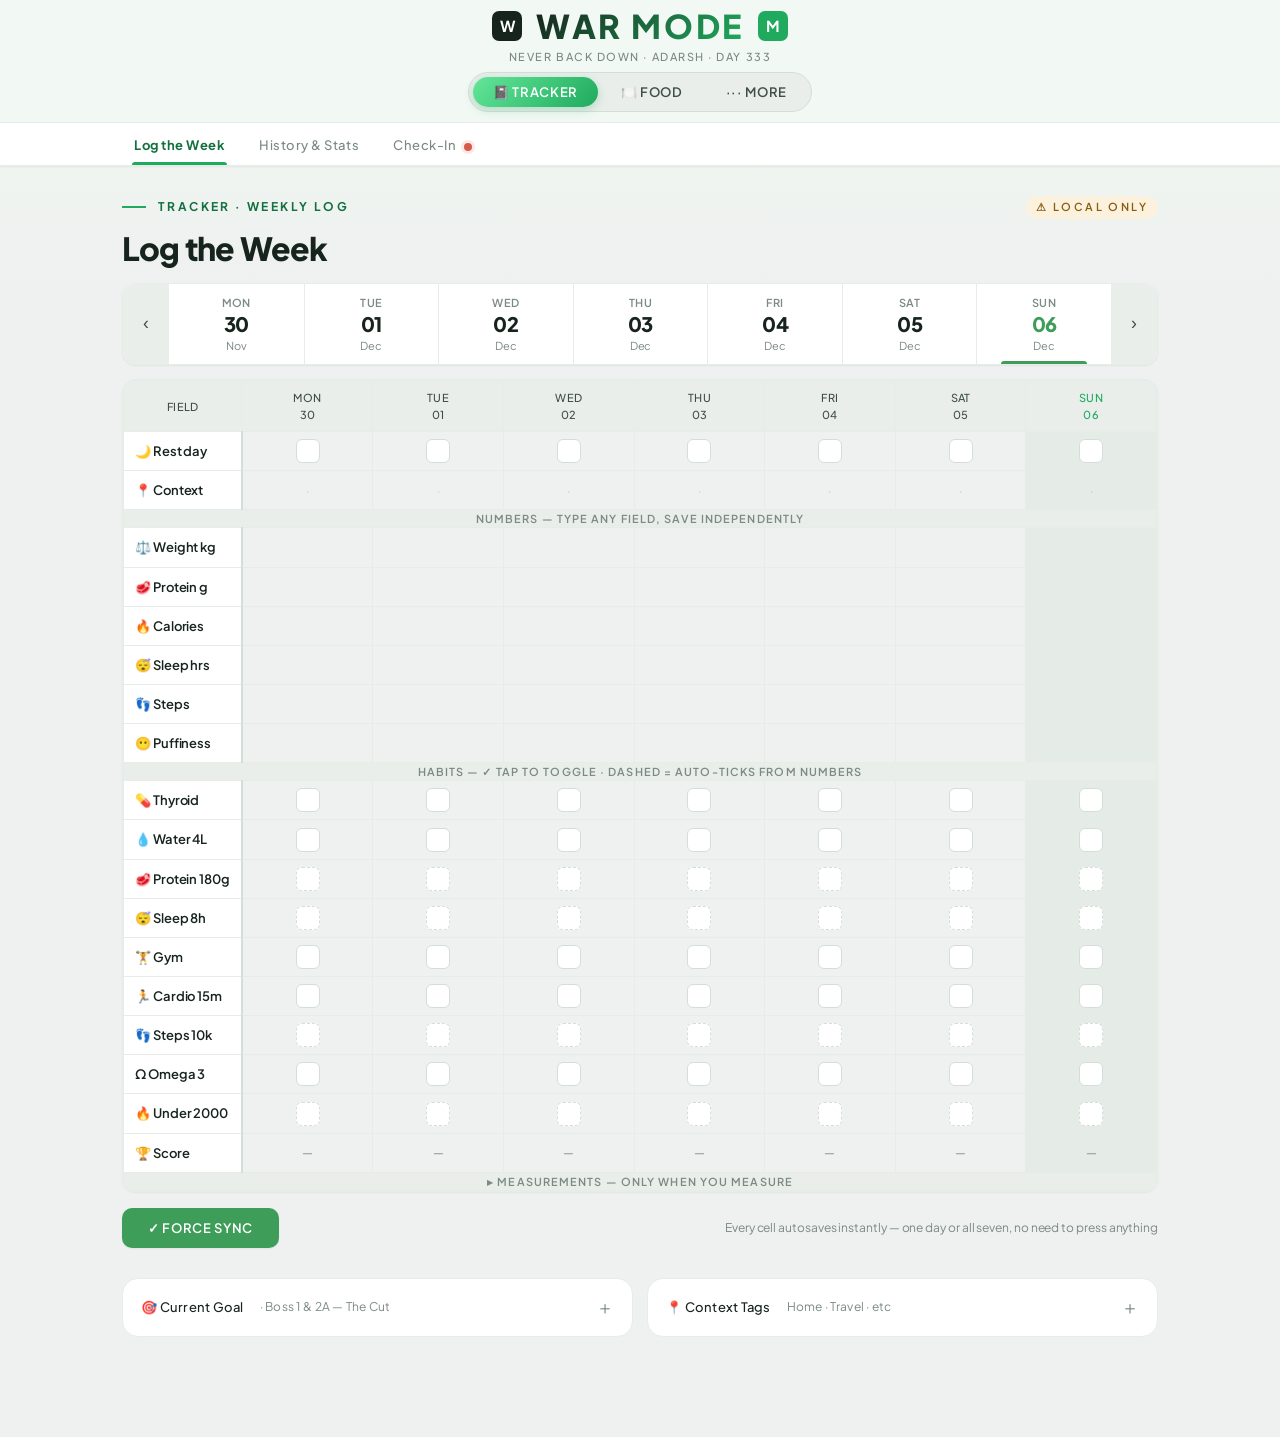
==== commit 956e5be0: "ui: strip unused nav/cards, tighten the Food Today surface Removals he asked for: - the hamburger + " ====
--- a/index.html
+++ b/index.html
@@ -21,7 +21,6 @@
 <!-- frozen top -->
 <div class="topbar">
   <div class="tb-inner">
-    <button class="menu-btn" onclick="openDrawer()">☰</button>
     <div class="masthead">
       <div class="mk"><span>W</span></div>
       <div class="wm">WAR MODE</div>
@@ -65,31 +64,7 @@
   </div>
 </div>
 
-<!-- mobile drawer -->
-<div class="overlay" id="overlay" onclick="closeDrawer()"></div>
-<aside class="drawer" id="drawer">
-  <div class="brand"><div class="mk"><span>W</span></div><div class="nm">WAR MODE<small>NEVER BACK DOWN</small></div></div>
-  <input class="dsearch" id="search" placeholder="Search dashboard…" style="margin-top:16px" autocomplete="off">
-  <h4>📓 Tracker</h4>
-  <button class="dlink" data-p="t-log">Log the Week</button>
-  <button class="dlink" data-p="t-history">History &amp; Stats</button>
-  <button class="dlink" data-p="t-checkin">Check-In</button>
-  <h4>🍽️ Food</h4>
-  <button class="dlink" data-p="food-today">Today</button>
-  <button class="dlink" data-p="food-meals">Meals</button>
-  <h4>🏋️ Fitness</h4>
-  <button class="dlink" data-p="fit-home">Home &amp; Goals</button>
-  <button class="dlink" data-p="fit-progress">Progress &amp; Trends</button>
-  <button class="dlink" data-p="fit-compliance">Habit Compliance</button>
-  <button class="dlink" data-p="fit-plan">Phase Plan &amp; Strategy</button>
-  <button class="dlink" data-p="fit-sleep">Sleep</button>
-  <h4>🩺 Health</h4>
-  <button class="dlink" data-p="h-home">Health Snapshot</button>
-  <button class="dlink" data-p="h-thyroid">Thyroid</button>
-  <button class="dlink" data-p="h-lipids">Lipids &amp; Heart</button>
-  <button class="dlink" data-p="h-vitamins">Vitamins &amp; Blood</button>
-  <button class="dlink" data-p="h-bloodwork">All Bloodwork</button>
-</aside>
+<!-- drawer + hamburger removed (ADR-0034) — the three tabs and their chips are the whole nav -->
 
 <div class="wrap">
 
@@ -507,26 +482,6 @@
 <section class="page active" id="t-log">
   <div class="kicker" style="display:flex;align-items:center;gap:12px">Tracker · Weekly Log <span id="syncBadge" class="pill p-amber" style="margin-left:auto">⟳ Connecting…</span></div>
   <h1 class="title">Log the Week</h1>
-  <p class="lede">A calmer daily cockpit: see today's state first, then log the week below. Every cell still saves on its own and the existing cloud sync stays untouched.</p>
-
-  <div class="command" id="todayCommand" aria-live="polite">
-    <div class="panel">
-      <div class="eyebrow">Today</div>
-      <div class="big" id="cmdScore">--%</div>
-      <div class="sub" id="cmdDate">Loading today...</div>
-      <div class="sub" id="cmdPhase"></div>
-    </div>
-    <div class="panel">
-      <div class="eyebrow">Vitals logged</div>
-      <div class="metricline" id="cmdMetrics"></div>
-      <div class="miss" id="cmdMissing"></div>
-    </div>
-    <div class="panel">
-      <div class="eyebrow">Next best move</div>
-      <div class="focus" id="cmdFocus">Log the first number and the system wakes up.</div>
-      <div class="sub" id="cmdNextCheckin"></div>
-    </div>
-  </div>
 
   <!-- date strip -->
   <div class="datestrip" id="dateStrip"></div>
@@ -543,8 +498,6 @@
     <span id="saveMsg" style="font-size:var(--fs-sm);color:var(--green);font-weight:600;opacity:0;transition:opacity .3s">✓ Saved</span>
     <span class="subtle" style="margin-left:auto">Every cell autosaves instantly — one day or all seven, no need to press anything</span>
   </div>
-
-  <div class="note info" style="margin-top:16px"><span class="ni">i</span><div><b>Saved to the cloud.</b> Every change syncs to your private Supabase database — log on your phone, see it on your laptop. The <b>☁ Synced</b> badge confirms it; if it ever says <b>Local only</b>, you're offline and it'll sync when you're back. Numbers auto-tick their habit; manual toggles still work for water, gym, cardio, omega-3, thyroid. Measurements are in the expandable row — only fill when you measure.</div></div>
 
   <!-- Goal + Context, side by side, below the tracker -->
   <div class="grid g2 stack" style="margin-top:18px;align-items:start">
--- a/styles.css
+++ b/styles.css
@@ -62,7 +62,7 @@
 button,.chip,.seg button,.sec-label,.kicker,.fslot-title,.fbadge,.creed-line,.wm{-webkit-user-select:none;user-select:none}
 
 /* 3. Notch / safe areas (installed PWA + modern phones).
-      NOTE: .wrap and .drawer take their insets in their own rules further down — declaring them
+      NOTE: .wrap takes its insets in its own rule further down — declaring them
       here would be dead code, since those rules use the `padding` shorthand and come later. */
 .topbar{padding-top:env(safe-area-inset-top)}
 
@@ -73,7 +73,7 @@
       behaviour, so a phone in landscape (wide viewport) still needs it. Desktop mouse users
       keep the denser designed sizes — notably the week-grid number cells.
       !important is required, not lazy: the designed sizes live in higher-specificity rules
-      (.metric input, table.weekgrid input.gnum, .drawer .dsearch) and a few inline styles,
+      (.metric input, table.weekgrid input.gnum, .fsearch-input) and a few inline styles,
       and an inline style beats any selector — only !important wins over all of them. */
 @media(max-width:640px),(pointer:coarse){
   input,select,textarea{font-size:16px !important}
@@ -98,7 +98,6 @@
   border:none;background:none;cursor:pointer;padding:7px 20px;border-radius:24px;color:var(--ink2);transition:all var(--t);white-space:nowrap}
 /* one unified green identity across every tab */
 .seg button.on{background:var(--grad);color:#fff;box-shadow:0 3px 10px rgba(31,170,93,.28)}
-.menu-btn{position:absolute;left:22px;top:14px;display:none;border:1px solid var(--line2);background:var(--paper);border-radius:8px;width:38px;height:38px;cursor:pointer;font-size:1.1rem}
 
 /* subnav strip — refined pill rail */
 /* top offset must track the topbar's safe-area padding, else the chip rail hides behind it
@@ -239,7 +238,6 @@
 .boss .bt{font-family:var(--ffont);font-weight:800;font-size:var(--fs-lg);margin:3px 0 1px;letter-spacing:-.015em}
 .boss .bd{font-size:var(--fs-xs);color:var(--ink2);min-height:34px}
 
-.searchhit{background:#fbe9a8!important;border-radius:3px}
 
 /* ── TRACKER form ── */
 .tgl{position:relative;display:inline-block;width:42px;height:24px;flex-shrink:0}
@@ -359,51 +357,18 @@
 .rowgroup-h td{background:var(--paper2);font-family:var(--ffont);font-weight:600;font-size:var(--fs-2xs);letter-spacing:.1em;text-transform:uppercase;color:var(--muted);text-align:left;padding:6px 11px;position:sticky;left:0}
 .measure-toggle{cursor:pointer;user-select:none}
 
-.overlay{display:none;position:fixed;inset:0;background:rgba(20,15,10,.4);z-index:75}
-.overlay.show{display:block}
-/* mobile slide menu (full nav) */
-.drawer{position:fixed;top:0;left:0;width:280px;max-width:84vw;height:100vh;background:var(--paper);z-index:90;
-  transform:translateX(-100%);transition:transform var(--t);overflow-y:auto;box-shadow:0 0 40px rgba(0,0,0,.25);
-  padding:calc(20px + env(safe-area-inset-top)) 20px calc(20px + env(safe-area-inset-bottom))}
-.drawer.open{transform:none}
-.drawer h4{font-family:var(--ffont);font-weight:600;font-size:var(--fs-2xs);letter-spacing:.14em;text-transform:uppercase;color:var(--muted);margin:18px 0 8px}
-.drawer button.dlink{display:block;width:100%;text-align:left;border:none;background:none;font-family:var(--ffont);font-size:var(--fs-sm);color:var(--ink2);padding:9px 10px;border-radius:8px;cursor:pointer}
-.drawer button.dlink.on{background:var(--accent-soft);color:var(--accent);font-weight:600}
-.drawer .dsearch{width:100%;border:1px solid var(--line2);border-radius:8px;padding:9px 12px;font-family:inherit;font-size:.88rem;outline:none}
-
-/* v2 daily command surface — light + neon green */
-.command{
-  margin-top:18px;background:var(--grad-soft);color:var(--ink);border-radius:var(--r);padding:18px;border:1px solid var(--line);
-  box-shadow:var(--shadow);display:grid;grid-template-columns:1.1fr 1.4fr .9fr;gap:14px;align-items:stretch
-}
-.command .panel{background:var(--paper);border:1px solid var(--line);border-radius:12px;padding:14px;box-shadow:var(--shadow-sm)}
-.command .eyebrow{font-family:var(--ffont);font-weight:700;font-size:var(--fs-2xs);letter-spacing:.14em;text-transform:uppercase;color:var(--muted);margin-bottom:6px}
-.command .big{font-family:var(--ffont);font-size:var(--fs-3xl);font-weight:800;letter-spacing:-.02em;line-height:1;color:var(--accent)}
-.command .sub{font-size:var(--fs-xs);color:var(--muted);margin-top:5px}
-.command .metricline{display:grid;grid-template-columns:repeat(5,1fr);gap:8px}
-.command .mini{border-left:2px solid var(--accent-soft);padding-left:9px}
-.command .mini b{display:block;font-family:var(--ffont);font-weight:700;font-size:var(--fs-2xs);letter-spacing:.06em;text-transform:uppercase;color:var(--muted)}
-.command .mini span{display:block;font-size:var(--fs-sm);font-weight:600;color:var(--ink);margin-top:2px;white-space:nowrap}
-.command .miss{display:flex;flex-wrap:wrap;gap:7px;margin-top:8px}
-.command .miss span{font-size:var(--fs-2xs);font-weight:700;background:var(--paper2);color:var(--ink2);border-radius:999px;padding:4px 9px}
-.command .miss span.done{background:var(--accent-soft);color:var(--accent-ink);border:1px solid rgba(31,170,93,.25)}
-.command .focus{font-family:var(--ffont);font-weight:700;font-size:var(--fs-lg);line-height:1.22;letter-spacing:-.01em}
 .quiet-note{font-size:var(--fs-xs);color:var(--muted);margin-top:8px}
-@media(max-width:860px){.command{grid-template-columns:1fr}.command .metricline{grid-template-columns:repeat(3,1fr)}}
 @media(max-width:520px){
-  .subnav{top:calc(96px + env(safe-area-inset-top))}.command{padding:14px}.command .metricline{grid-template-columns:1fr 1fr}.command .big{font-size:var(--fs-3xl)}
-  /* the ☰ button forces an asymmetric 56px/12px inset, so the rail must shrink to stay
-     inside the viewport — otherwise its right edge is clipped by overflow-x:clip */
+  .subnav{top:calc(96px + env(safe-area-inset-top))}
   .seg{max-width:100%}
   .seg button{padding:7px 10px;font-size:var(--fs-2xs);letter-spacing:.03em}
-  .menu-btn{display:block}.tb-inner{padding-left:56px;padding-right:12px}
+  .tb-inner{padding-left:12px;padding-right:12px}
 }
 
 /* ══════════ FOOD SECTION ══════════ */
 
 .ftoday-top{display:flex;align-items:center;justify-content:space-between;gap:12px;margin-bottom:6px}
 .fdatestrip{display:flex;align-items:center;justify-content:center;gap:14px;margin:10px 0 16px}
-.fdatestrip .fdate{font-family:var(--ffont);font-weight:600;font-size:var(--fs-md);letter-spacing:.02em;min-width:120px;text-align:center}
 
 .btn-sm{font-family:var(--ffont);font-weight:600;font-size:var(--fs-2xs);letter-spacing:.03em;text-transform:uppercase;
   border:1px solid var(--line2);background:var(--paper);color:var(--ink2);border-radius:8px;padding:6px 12px;cursor:pointer;transition:all var(--t)}
@@ -411,7 +376,6 @@
 .btn-sm.danger{color:var(--red);border-color:var(--red-bg)}
 
 .fsearchbar{display:flex;gap:8px;align-items:center;margin:14px 0}
-.fsearchbar .dsearch{flex:1;margin:0}
 
 .flist{display:flex;flex-direction:column;gap:0}
 .frow{display:flex;align-items:center;gap:12px;padding:10px 4px;line-height:var(--lh-snug);border-bottom:1px solid var(--line);cursor:pointer;transition:background var(--t)}
@@ -630,31 +594,66 @@
 body.nav-hidden .topbar{transform:translateY(-100%)}
 body.nav-hidden .subnav{top:0}
 
-/* hero */
-.fhero{padding:24px 20px}
-.fhero-rings{display:flex;justify-content:space-around;align-items:center;gap:12px}
-.fring-wrap{position:relative;width:132px;height:132px}
+/* hero — compact.
+   The rings stay the focal point; what was oversized was the FRAME around them
+   (24px padding, a separate caption row, a fat buffer banner). Shrinking the
+   frame and pairing each caption with its own ring cuts ~60px of height without
+   touching the numbers — contrast comes from what surrounds a figure, not from
+   the figure itself (same principle as ADR-0033). */
+.fhero{padding:14px 14px 12px}
+.fhero-rings{display:flex;justify-content:space-around;align-items:flex-start;gap:10px}
+.fring-col{display:flex;flex-direction:column;align-items:center;gap:7px;min-width:0}
+.fring-wrap{position:relative;width:104px;height:104px}
 .fring-center{position:absolute;inset:0;display:flex;flex-direction:column;align-items:center;justify-content:center;pointer-events:none}
-.fring-val{font-family:var(--ffont);font-weight:800;font-size:var(--fs-3xl);line-height:1;color:var(--fink)}
-.fring-val small{font-size:var(--fs-md);font-weight:700}
-.fring-lbl{font-size:var(--fs-xs);color:var(--fmut);font-weight:600;margin-top:3px}
-.fhero-caps{display:flex;justify-content:space-around;margin-top:16px;text-align:center}
-.fhero-cap{font-size:var(--fs-sm);color:var(--fmut)}
-.fhero-cap b{font-size:var(--fs-lg);color:var(--fink);font-weight:800;display:block}
+.fring-val{font-family:var(--ffont);font-weight:800;font-size:var(--fs-2xl);line-height:1;color:var(--fink)}
+.fring-val small{font-size:var(--fs-sm);font-weight:700}
+.fring-lbl{font-size:var(--fs-2xs);color:var(--fmut);font-weight:600;margin-top:2px}
+.fhero-cap{font-size:var(--fs-2xs);color:var(--fmut);text-align:center;line-height:var(--lh-snug)}
+.fhero-cap b{font-size:var(--fs-md);color:var(--fink);font-weight:800;display:block}
 .fhero-cap b.over{color:var(--fred)} .fhero-cap b.good{color:var(--fgreen)}
-.fhero-buf{margin-top:16px;text-align:center;font-size:var(--fs-xs);color:var(--accent-ink);background:var(--fgreen-bg);border-radius:12px;padding:9px 12px;font-weight:600}
-
-/* search + pills */
-section[id^="food-"] .fsearch-input,.fsheet .fsearch-input,.fd-card .fsearch-input{font-family:var(--ffont);border-radius:14px;border:1.5px solid var(--fline);background:var(--fcard);box-shadow:var(--fshadow);font-size:1.02rem;padding:15px 18px;color:var(--fink)}
+.fhero-buf{margin-top:10px;text-align:center;font-size:var(--fs-2xs);color:var(--accent-ink);background:var(--fgreen-bg);border-radius:10px;padding:6px 10px;font-weight:600}
+
+/* date strip — day name first, so the day is readable at a glance */
+.fdatestrip{margin:8px 0 12px}
+.fdatestrip .fdate{display:inline-flex;align-items:baseline;gap:7px;min-width:150px;justify-content:center}
+.fdate-dow{font-family:var(--ffont);font-weight:700;font-size:var(--fs-md);color:var(--fink)}
+.fdate-d{font-size:var(--fs-sm);color:var(--fmut);font-weight:600}
+.fdate-tag{font-family:var(--ffont);font-weight:700;font-size:var(--fs-2xs);letter-spacing:.04em;text-transform:uppercase;
+  color:var(--accent-ink);background:var(--fgreen-bg);border-radius:6px;padding:2px 6px}
+
+/* search + quick actions */
+section[id^="food-"] .fsearch-input,.fsheet .fsearch-input,.fd-card .fsearch-input{font-family:var(--ffont);border-radius:14px;border:1.5px solid var(--fline);background:var(--fcard);box-shadow:var(--fshadow);font-size:1rem;padding:12px 15px;color:var(--fink)}
 section[id^="food-"] .fsearch-input:focus{border-color:var(--fgreen);box-shadow:0 0 0 4px var(--fgreen-bg)}
-.fsearch-results:not(:empty){border-radius:16px;border:1px solid var(--fline);box-shadow:var(--fshadow);background:var(--fcard);margin-top:8px;overflow:hidden;max-height:340px;overflow-y:auto}
-.fquick{margin:18px 0}
+.fsearch-results:not(:empty){border-radius:16px;border:1px solid var(--fline);box-shadow:var(--fshadow);background:var(--fcard);margin-top:8px;overflow:hidden;max-height:320px;overflow-y:auto}
+/* A results list is a PICKER, not a reading list — it should show more options in
+   less space, and never push the page it is overlaying off screen. */
+.fsearch-results .frow{padding:8px 12px;gap:10px}
+.fsearch-results .favatar{width:32px;height:32px;border-radius:9px;font-size:.9rem}
+.fsearch-results .fname{font-size:var(--fs-sm);gap:6px}
+.fsearch-results .fsub{font-size:var(--fs-2xs);margin-top:1px}
+.fsearch-results .fkcal{font-size:var(--fs-md);color:var(--fgreen)}
+.fsearch-results .fempty{padding:14px 10px;font-size:var(--fs-xs)}
+
+.fquick{margin:14px 0}
+/* still used by the Add-Item page, where it is NOT inside .fquick */
 .fquick-actions{display:flex;flex-wrap:wrap;gap:8px;margin-top:12px}
+/* Two families, two weights: the AI capture routes are a primary pair; repeat /
+   new-item are quiet text shortcuts. Previously all five sat in one wrapping
+   rail of identical pills, so nothing read as more or less important. */
+.fquick-ai{display:grid;grid-template-columns:1fr 1fr;gap:10px;margin-top:12px}
+.fact{display:flex;align-items:center;justify-content:center;gap:7px;font-family:var(--ffont);font-weight:700;font-size:var(--fs-sm);
+  border:1px solid var(--fgreen);background:var(--fgreen-bg);color:var(--accent-ink);border-radius:14px;padding:12px 8px;
+  cursor:pointer;line-height:1;transition:filter var(--t)}
+.fact:hover{filter:brightness(.97)}
+.fact-ic{font-size:1.05rem;line-height:1}
+.fquick-more{display:flex;gap:18px;margin-top:6px;padding-left:2px}
+.flink{font-family:var(--ffont);font-weight:600;font-size:var(--fs-xs);border:none;background:none;color:var(--fmut);padding:7px 0;cursor:pointer}
+.flink:hover{color:var(--fgreen)}
 .fpill-btn{font-family:var(--ffont);font-weight:600;font-size:var(--fs-sm);border:1px solid var(--fline);background:var(--fcard);color:var(--fink);border-radius:22px;padding:10px 16px;cursor:pointer;box-shadow:var(--fshadow)}
 .fpill-btn:hover{border-color:var(--fgreen);color:var(--fgreen)}
 
 /* slot cards */
-.fslot{background:var(--fcard);border:1px solid var(--fline);border-radius:var(--fr);box-shadow:var(--fshadow);padding:14px 14px 6px;margin:12px 0}
+.fslot{background:var(--fcard);border:1px solid var(--fline);border-radius:var(--fr);box-shadow:var(--fshadow);padding:12px 14px 4px;margin:10px 0}
 .fslot-head{display:flex;align-items:center;justify-content:space-between;gap:10px;margin-bottom:4px}
 .fslot-title{font-family:var(--ffont);font-weight:700;font-size:var(--fs-lg);color:var(--fink);line-height:var(--lh-tight);letter-spacing:-.01em}
 .fslot-right{display:flex;align-items:center;gap:12px}
@@ -673,14 +672,30 @@
 .fsugg-edit.wide{width:100%;text-align:center;padding:11px}
 .fsugg-edit:hover{color:var(--fgreen);border-color:var(--fgreen)}
 
-/* logged rows */
-.fslot .logrow{padding:10px 2px;border-bottom:1px solid var(--fline);background:transparent;gap:10px;line-height:var(--lh-snug)}
+/* logged rows — dense.
+   The row was competing with its own slot header: 14px name, a 46px-wide
+   "🥗 Item" badge and a bordered uppercase ✕ button. Name drops to 13,
+   sub-line to 11, the badge becomes its glyph alone, and ✕ becomes a bare
+   glyph with padding for the tap target. Header:item ratio stays ~1.3. */
+.fslot .logrow{padding:7px 2px;border-bottom:1px solid var(--fline);background:transparent;gap:8px;line-height:var(--lh-snug)}
 .fslot .logrow:last-child{border-bottom:none}
-.fslot .logrow .fname{font-family:var(--ffont);font-weight:600;font-size:var(--fs-base);color:var(--fink)}
-.fslot .logrow .fsub{font-size:var(--fs-xs);color:var(--fmut)}
-.fslot .logrow .fkcal{font-family:var(--ffont);font-weight:700;font-size:var(--fs-md);color:var(--fink)}
-.fslot .logrow .fkcal small{color:var(--fmut)}
-.fdrag{color:#cdd6d1}
+.fslot .logrow .fname{font-family:var(--ffont);font-weight:600;font-size:var(--fs-sm);color:var(--fink)}
+.fslot .logrow .fsub{font-size:var(--fs-2xs);color:var(--fmut);margin-top:1px}
+.fslot .logrow .fkcal{font-family:var(--ffont);font-weight:700;font-size:var(--fs-base);color:var(--fink)}
+.fslot .logrow .fkcal small{font-size:var(--fs-2xs);color:var(--fmut)}
+.fdrag{color:#d3dbd7;font-size:.9rem}
+
+/* kind marker: the glyph carries what the word did */
+.fkind{flex:none;display:grid;place-items:center;width:24px;height:24px;border-radius:7px;font-size:.8rem;line-height:1}
+.fkind.item{background:var(--fgreen-bg)}
+.fkind.meal{background:var(--fblue-bg)}
+.fkind.adhoc{background:var(--famber-bg)}
+
+/* remove: small glyph, generous padding — reads as ~11px, taps as ~27x26 */
+.fx{flex:none;border:none;background:none;color:#c2ccc6;font-size:.72rem;line-height:1;padding:7px 9px;margin-right:-5px;
+  cursor:pointer;border-radius:8px;transition:color var(--t),background var(--t)}
+.fx:hover{color:var(--fred);background:var(--fred-bg)}
+
 .fbadge{font-family:var(--ffont);font-weight:700;font-size:var(--fs-2xs)}
 .fbadge.item{background:var(--fgreen-bg);color:var(--accent-ink)} .fbadge.meal{background:var(--fblue-bg);color:var(--blue-ink)} .fbadge.adhoc{background:var(--famber-bg);color:var(--amber-ink)}
 
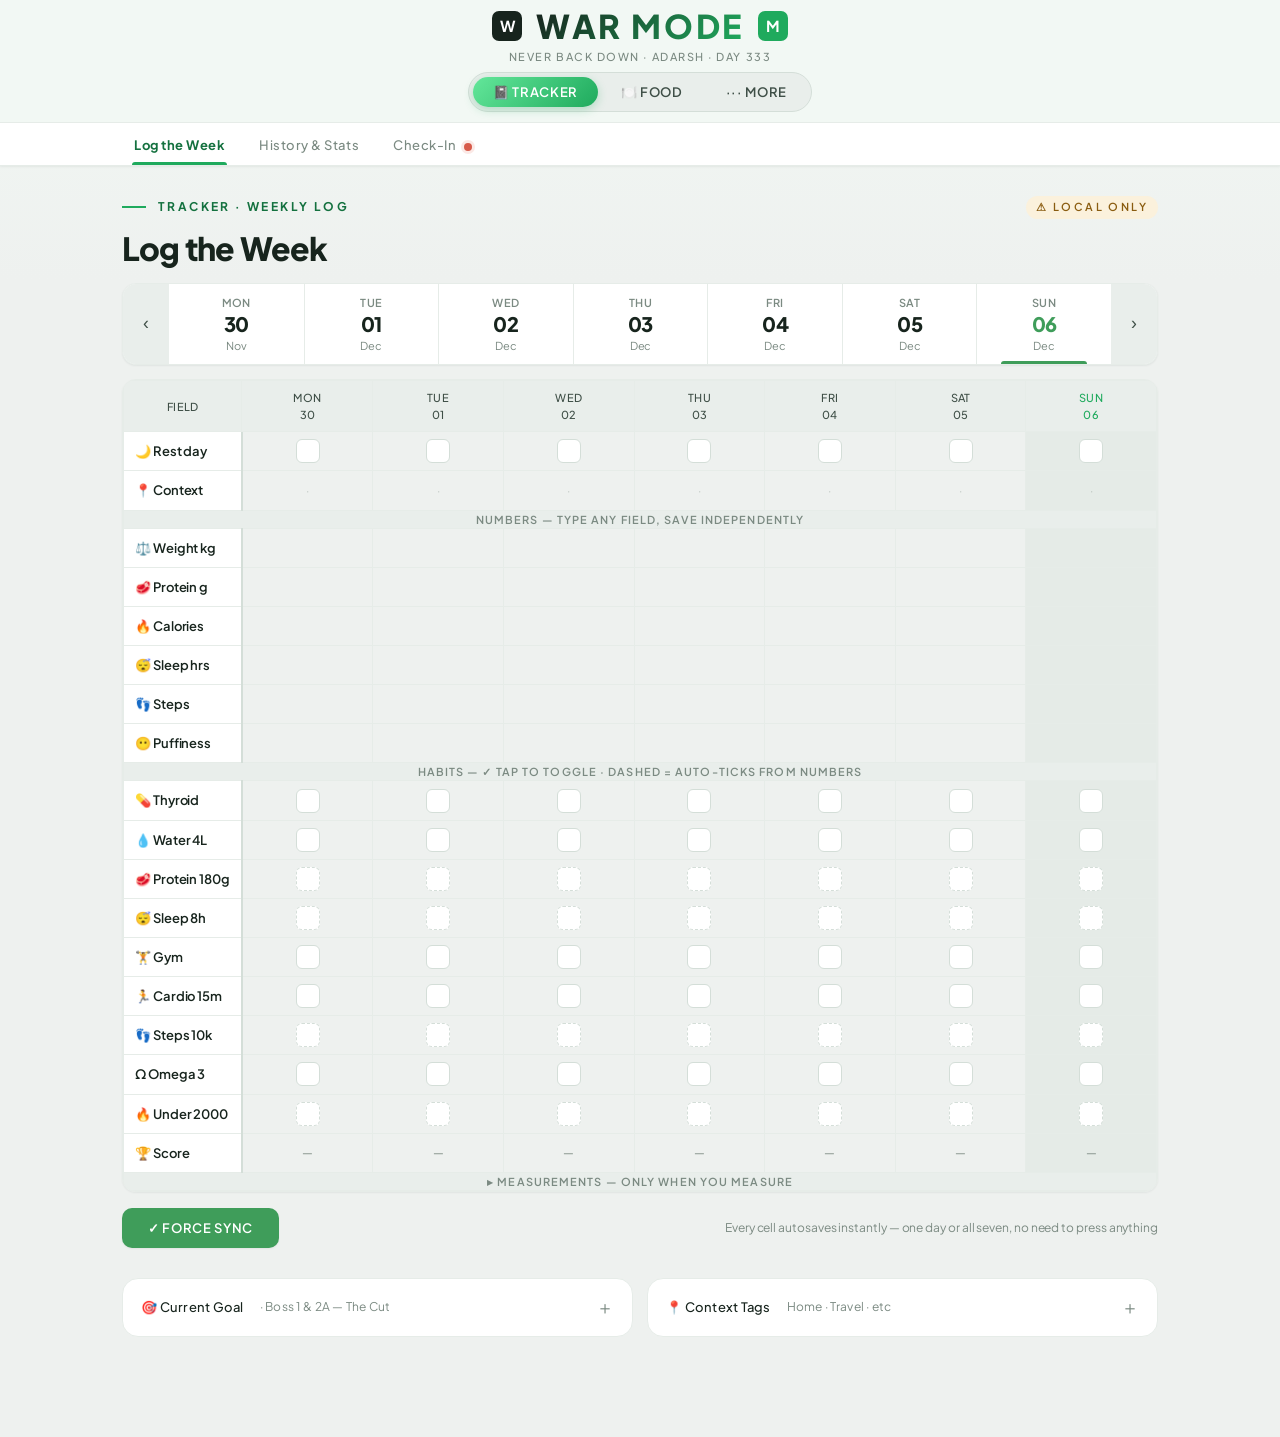
==== commit 73c942c1: "tracker: pin the date row while scrolling the week grid Scrolling down to the Habits rows left him e" ====
--- a/index.html
+++ b/index.html
@@ -486,9 +486,16 @@
   <!-- date strip -->
   <div class="datestrip" id="dateStrip"></div>
 
-  <!-- the grid -->
+  <!-- the grid.
+       #weekGridHead is a CLONE of the real <thead>, pinned under the subnav while the
+       grid is on screen (ADR-0035). The real header can't be pinned itself: it lives
+       inside .tscroll, and a sticky element pins to its nearest scroll container, not
+       the viewport — .tscroll never scrolls vertically, so sticky there has zero travel.
+       The clone scrolls sideways in lockstep with .tscroll; the real thead stays in the
+       table so column widths and a11y semantics are unaffected. -->
   <div class="gridwrap">
-    <div class="tscroll">
+    <div class="ghead" id="weekGridHead" aria-hidden="true"></div>
+    <div class="tscroll" id="weekScroll">
       <table class="weekgrid" id="weekGrid"></table>
     </div>
   </div>
--- a/styles.css
+++ b/styles.css
@@ -283,10 +283,31 @@
 @media(max-width:560px){.dstrip-day .dd{font-size:var(--fs-lg)}}
 
 /* ── week grid (spreadsheet) ── */
-.gridwrap{margin-top:14px;border:1px solid var(--line);border-radius:14px;overflow:hidden;box-shadow:var(--shadow-sm)}
+/* `clip`, NOT `hidden` — same reason as html,body in ADR-0022. `hidden` makes this
+   a scroll container, and the pinned date row inside would then resolve its sticky
+   position against THIS box (which never scrolls vertically) instead of the page,
+   silently killing the pin. `clip` still clips the rounded corners. */
+.gridwrap{margin-top:14px;border:1px solid var(--line);border-radius:14px;overflow:clip;box-shadow:var(--shadow-sm);position:relative}
+
+/* ── pinned date row (ADR-0035) ──
+   An exact clone of the real <thead>, pulled up by its own height with a negative
+   margin so it takes NO space in flow and sits precisely on top of the real header
+   at rest — you only notice it once it detaches and follows you down the page.
+   Its `top` tracks the subnav, including when the topbar auto-hides. */
+.ghead{position:sticky;z-index:60;overflow:hidden;background:var(--paper2);pointer-events:none;
+  top:calc(105px + env(safe-area-inset-top) + var(--subnav-h,44px));transition:top .3s ease}
+body.nav-hidden .ghead{top:var(--subnav-h,44px)}
+.ghead::-webkit-scrollbar{display:none}
+.ghead .ghead-table{table-layout:fixed}
+/* it only earns a shadow once it is actually floating over content */
+.ghead.pinned{box-shadow:0 4px 12px rgba(20,30,24,.10)}
 table.weekgrid{width:100%;border-collapse:collapse;font-size:var(--fs-sm);min-width:560px}
 table.weekgrid th,table.weekgrid td{border:1px solid var(--line);padding:0;text-align:center;vertical-align:middle}
-table.weekgrid thead th{background:var(--paper2);font-family:var(--ffont);font-weight:500;font-size:var(--fs-2xs);letter-spacing:.03em;text-transform:uppercase;color:var(--ink2);padding:8px 4px;white-space:nowrap;position:sticky;left:0}
+/* NOTE: no `position:sticky;left:0` here. It used to be on EVERY header cell, which
+   pinned the day columns to the left edge too — scrolled sideways, "Mon" and "Tue"
+   stacked on top of the corner cell while their body columns sat 80px away. Only the
+   corner cell (:first-child, below) is meant to be frozen. */
+table.weekgrid thead th{background:var(--paper2);font-family:var(--ffont);font-weight:500;font-size:var(--fs-2xs);letter-spacing:.03em;text-transform:uppercase;color:var(--ink2);padding:8px 4px;white-space:nowrap}
 table.weekgrid .rowlabel{background:var(--paper);text-align:left;padding:9px 11px;font-weight:600;font-size:var(--fs-sm);color:var(--ink);white-space:nowrap;position:sticky;left:0;z-index:2;border-right:2px solid var(--line2);min-width:118px}
 table.weekgrid thead th:first-child{position:sticky;left:0;z-index:3;background:var(--paper2)}
 table.weekgrid td.daycell{min-width:58px}
@@ -360,6 +381,7 @@
 .quiet-note{font-size:var(--fs-xs);color:var(--muted);margin-top:8px}
 @media(max-width:520px){
   .subnav{top:calc(96px + env(safe-area-inset-top))}
+  .ghead{top:calc(96px + env(safe-area-inset-top) + var(--subnav-h,44px))}
   .seg{max-width:100%}
   .seg button{padding:7px 10px;font-size:var(--fs-2xs);letter-spacing:.03em}
   .tb-inner{padding-left:12px;padding-right:12px}
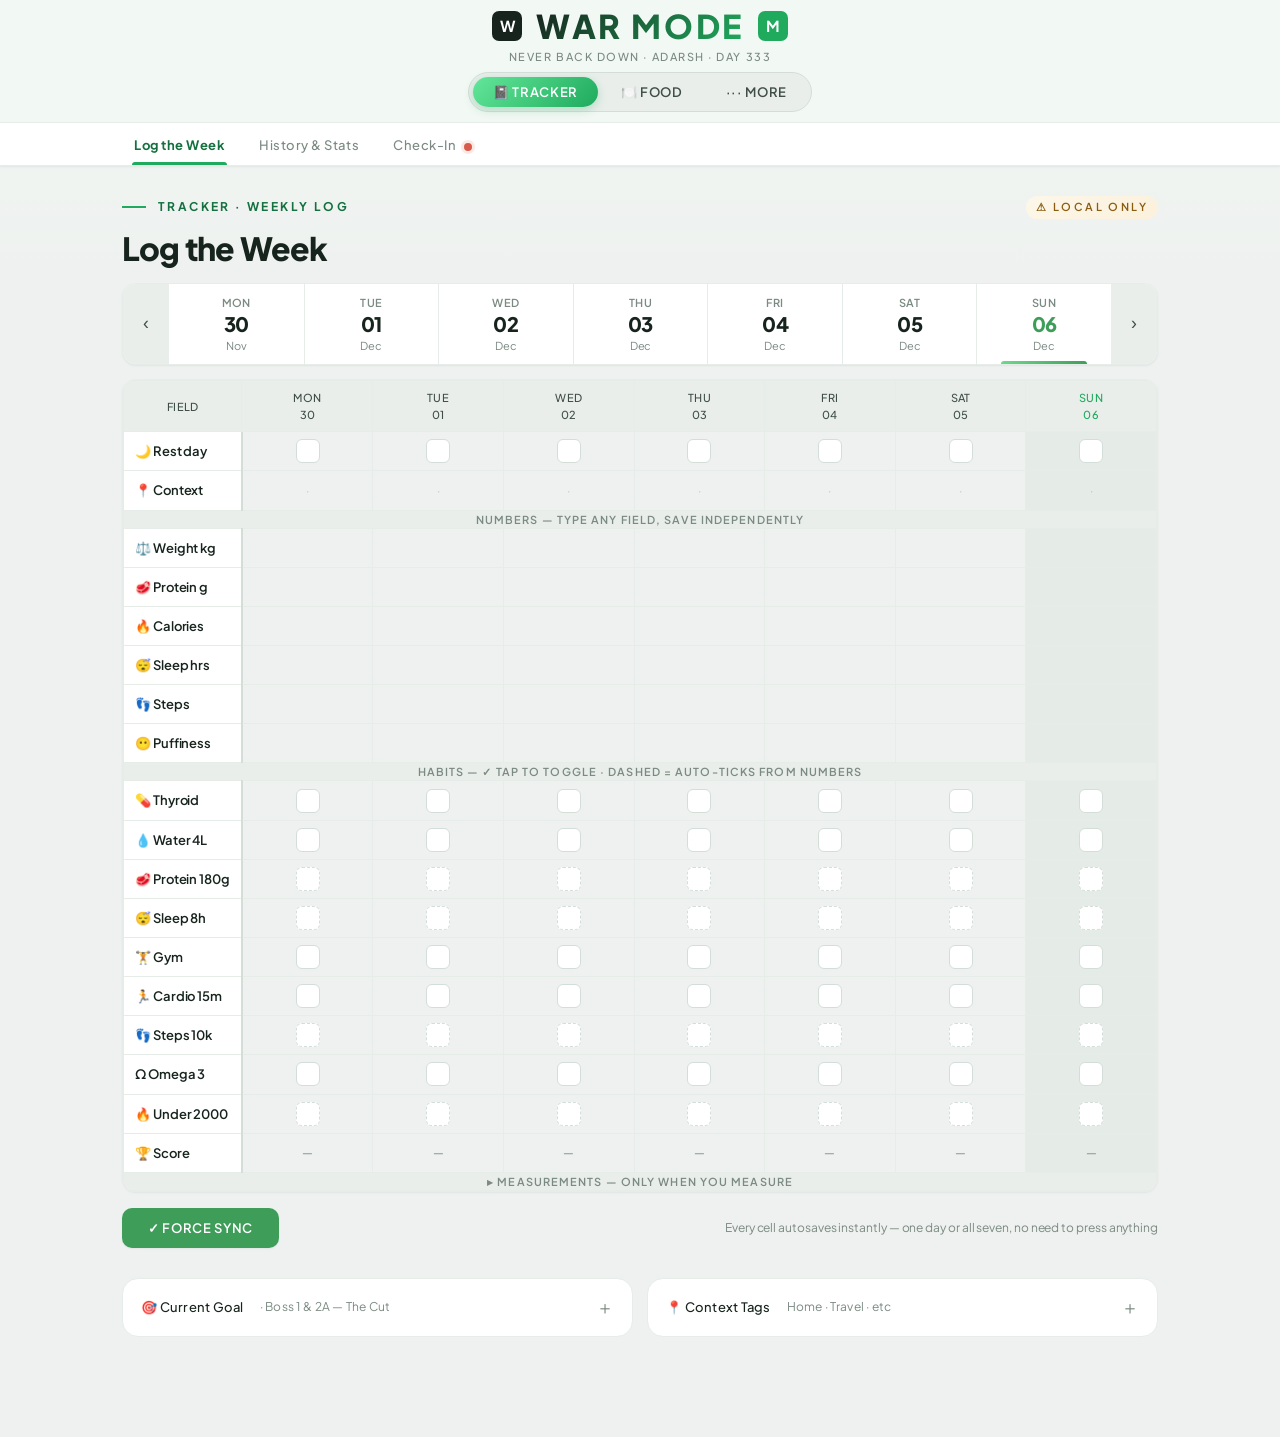
==== commit c274b187: "food: AI usage & cost analysis tab + neon gradient redesign (P2) - Dedicated Food -> AI cost subtab " ====
--- a/index.html
+++ b/index.html
@@ -60,6 +60,7 @@
     <div class="chip-group" data-for="food">
       <button class="chip on" data-p="food-today">Today</button>
       <button class="chip" data-p="food-meals">Meals</button>
+      <button class="chip" data-p="food-ai">AI cost</button>
     </div>
   </div>
 </div>
@@ -94,10 +95,10 @@
 
   <div class="sec-label">Where I stand today</div>
   <div class="grid g4 stack">
-    <div class="stat"><div class="bar" style="background:var(--blue)"></div><div class="k">Weight</div><div class="v">84.5<small>kg</small></div><div class="d flat">≈ flat from 85.5</div></div>
-    <div class="stat"><div class="bar" style="background:var(--amber)"></div><div class="k">Body fat est</div><div class="v">17–18<small>%</small></div><div class="d subtle">BCA 14% unreliable</div></div>
-    <div class="stat"><div class="bar" style="background:var(--green)"></div><div class="k">Skeletal muscle</div><div class="v">42.3<small>kg</small></div><div class="d up">▲ Excellent tier</div></div>
-    <div class="stat"><div class="bar" style="background:var(--accent)"></div><div class="k">Face puffiness</div><div class="v">5<small>/10</small></div><div class="d up">▲ from 10/10</div></div>
+    <div class="stat"><div class="bar" style="background:var(--grad-blue)"></div><div class="k">Weight</div><div class="v">84.5<small>kg</small></div><div class="d flat">≈ flat from 85.5</div></div>
+    <div class="stat"><div class="bar" style="background:var(--grad-amber)"></div><div class="k">Body fat est</div><div class="v">17–18<small>%</small></div><div class="d subtle">BCA 14% unreliable</div></div>
+    <div class="stat"><div class="bar" style="background:var(--grad-green)"></div><div class="k">Skeletal muscle</div><div class="v">42.3<small>kg</small></div><div class="d up">▲ Excellent tier</div></div>
+    <div class="stat"><div class="bar" style="background:var(--grad)"></div><div class="k">Face puffiness</div><div class="v">5<small>/10</small></div><div class="d up">▲ from 10/10</div></div>
   </div>
 
   <div class="sec-label">Jump to</div>
@@ -121,10 +122,10 @@
 
   <div class="sec-label">Measurements now vs start <span class="subtle" style="font-weight:400;text-transform:none;letter-spacing:0">(live · vs Jan 8)</span></div>
   <div class="grid g4 stack">
-    <div class="stat" id="statWaist"><div class="bar" style="background:var(--green)"></div><div class="k">Waist</div><div class="v">36.0<small>″</small></div><div class="d up">▼ −1.0 from 37.0</div></div>
-    <div class="stat" id="statTummy"><div class="bar" style="background:var(--green)"></div><div class="k">Tummy</div><div class="v">35.5<small>″</small></div><div class="d up">▼ −2.5 from 38.0</div></div>
-    <div class="stat" id="statChest"><div class="bar" style="background:var(--blue)"></div><div class="k">Chest</div><div class="v">42.5<small>″</small></div><div class="d up">▲ from 42.0</div></div>
-    <div class="stat" id="statBicep"><div class="bar" style="background:var(--amber)"></div><div class="k">Bicep</div><div class="v">14.3<small>″</small></div><div class="d flat">≈ holding</div></div>
+    <div class="stat" id="statWaist"><div class="bar" style="background:var(--grad-green)"></div><div class="k">Waist</div><div class="v">36.0<small>″</small></div><div class="d up">▼ −1.0 from 37.0</div></div>
+    <div class="stat" id="statTummy"><div class="bar" style="background:var(--grad-green)"></div><div class="k">Tummy</div><div class="v">35.5<small>″</small></div><div class="d up">▼ −2.5 from 38.0</div></div>
+    <div class="stat" id="statChest"><div class="bar" style="background:var(--grad-blue)"></div><div class="k">Chest</div><div class="v">42.5<small>″</small></div><div class="d up">▲ from 42.0</div></div>
+    <div class="stat" id="statBicep"><div class="bar" style="background:var(--grad-amber)"></div><div class="k">Bicep</div><div class="v">14.3<small>″</small></div><div class="d flat">≈ holding</div></div>
   </div>
 
   <div class="grid g2 stack" style="margin-top:16px">
@@ -212,10 +213,10 @@
 
   <div class="sec-label">Macro split for the cut</div>
   <div class="grid g4 stack">
-    <div class="stat"><div class="bar" style="background:var(--accent)"></div><div class="k">Protein</div><div class="v">180<small>g</small></div><div class="d subtle">~720 kcal</div></div>
-    <div class="stat"><div class="bar" style="background:var(--amber)"></div><div class="k">Fat</div><div class="v">52<small>g</small></div><div class="d subtle">~480 kcal</div></div>
-    <div class="stat"><div class="bar" style="background:var(--blue)"></div><div class="k">Carbs</div><div class="v">170<small>g</small></div><div class="d subtle">~680 kcal</div></div>
-    <div class="stat"><div class="bar" style="background:var(--green)"></div><div class="k">Total real</div><div class="v">~1,880</div><div class="d subtle">the deficit</div></div>
+    <div class="stat"><div class="bar" style="background:var(--grad)"></div><div class="k">Protein</div><div class="v">180<small>g</small></div><div class="d subtle">~720 kcal</div></div>
+    <div class="stat"><div class="bar" style="background:var(--grad-amber)"></div><div class="k">Fat</div><div class="v">52<small>g</small></div><div class="d subtle">~480 kcal</div></div>
+    <div class="stat"><div class="bar" style="background:var(--grad-blue)"></div><div class="k">Carbs</div><div class="v">170<small>g</small></div><div class="d subtle">~680 kcal</div></div>
+    <div class="stat"><div class="bar" style="background:var(--grad-green)"></div><div class="k">Total real</div><div class="v">~1,880</div><div class="d subtle">the deficit</div></div>
   </div>
 
   <div class="note info" style="margin-top:18px"><span class="ni">i</span><div><b>Realistic pace:</b> at ~0.4kg/week, expect <b>~83.5kg by end of June</b> (the last ~4 weeks of Phase 2A) and <b>~80kg by August</b>. The old "81kg by June" target was never achievable from 84.5kg — and chasing it would mean an aggressive deficit that costs muscle. Slow and adherent wins.</div></div>
@@ -233,9 +234,9 @@
   <h1 class="title">Sleep</h1>
   <p class="lede">The problem isn't falling asleep — it's depth. Plenty of REM (vivid dreams), too little slow-wave (restorative) sleep.</p>
   <div class="grid g3 stack" style="margin-top:20px">
-    <div class="stat"><div class="bar" style="background:var(--blue)"></div><div class="k">Avg sleep May</div><div class="v">7.1<small>h</small></div><div class="d subtle">target 7.8h+</div></div>
-    <div class="stat"><div class="bar" style="background:var(--amber)"></div><div class="k">8h compliance</div><div class="v">27<small>%</small></div><div class="d down">▼ drifting</div></div>
-    <div class="stat"><div class="bar" style="background:var(--accent)"></div><div class="k">4 AM waking</div><div class="v">Physio</div><div class="d subtle">not a habit</div></div>
+    <div class="stat"><div class="bar" style="background:var(--grad-blue)"></div><div class="k">Avg sleep May</div><div class="v">7.1<small>h</small></div><div class="d subtle">target 7.8h+</div></div>
+    <div class="stat"><div class="bar" style="background:var(--grad-amber)"></div><div class="k">8h compliance</div><div class="v">27<small>%</small></div><div class="d down">▼ drifting</div></div>
+    <div class="stat"><div class="bar" style="background:var(--grad)"></div><div class="k">4 AM waking</div><div class="v">Physio</div><div class="d subtle">not a habit</div></div>
   </div>
   <div class="sec-label">What's actually happening</div>
   <div class="note info"><span class="ni">i</span><div><b>Vivid dreams + active mind on waking = REM-heavy, deep-sleep-light architecture.</b> Root cause: sub-optimal TSH (still 4.3) keeps the HPA axis dysregulated → early cortisol → fragmented deep sleep + the 4 AM wake. That's why 6–7h occasionally feels amazing and usually doesn't.</div></div>
@@ -272,15 +273,15 @@
 <section class="page" id="h-home">
   <div class="sec-label">Status board</div>
   <div class="grid g3 stack">
-    <div class="stat"><div class="bar" style="background:var(--green)"></div><div class="k">TSH</div><div class="v">4.3</div><div class="d up">▼ 7.57 · 🟡 1st time out of red</div></div>
-    <div class="stat"><div class="bar" style="background:var(--green)"></div><div class="k">Triglycerides</div><div class="v">73</div><div class="d up">▼ 181 · 🟢 excellent</div></div>
-    <div class="stat"><div class="bar" style="background:var(--green)"></div><div class="k">HbA1c</div><div class="v">5.5<small>%</small></div><div class="d up">🟢 non-diabetic</div></div>
-    <div class="stat"><div class="bar" style="background:var(--red)"></div><div class="k">HDL</div><div class="v">29</div><div class="d down">🔴 low (&gt;40)</div></div>
-    <div class="stat"><div class="bar" style="background:var(--red)"></div><div class="k">LDL</div><div class="v">152</div><div class="d down">🔴 ▲ 136</div></div>
-    <div class="stat"><div class="bar" style="background:var(--red)"></div><div class="k">Lp(a)</div><div class="v">52.6</div><div class="d down">🔴 genetic ▲</div></div>
-    <div class="stat"><div class="bar" style="background:var(--amber)"></div><div class="k">Vitamin D</div><div class="v">27.2</div><div class="d flat">🟡 insufficient</div></div>
-    <div class="stat"><div class="bar" style="background:var(--green)"></div><div class="k">hs-CRP</div><div class="v">0.3</div><div class="d up">🟢 low inflammation</div></div>
-    <div class="stat"><div class="bar" style="background:var(--green)"></div><div class="k">Liver/Kidney</div><div class="v">Normal</div><div class="d up">🟢 clear</div></div>
+    <div class="stat"><div class="bar" style="background:var(--grad-green)"></div><div class="k">TSH</div><div class="v">4.3</div><div class="d up">▼ 7.57 · 🟡 1st time out of red</div></div>
+    <div class="stat"><div class="bar" style="background:var(--grad-green)"></div><div class="k">Triglycerides</div><div class="v">73</div><div class="d up">▼ 181 · 🟢 excellent</div></div>
+    <div class="stat"><div class="bar" style="background:var(--grad-green)"></div><div class="k">HbA1c</div><div class="v">5.5<small>%</small></div><div class="d up">🟢 non-diabetic</div></div>
+    <div class="stat"><div class="bar" style="background:var(--grad-red)"></div><div class="k">HDL</div><div class="v">29</div><div class="d down">🔴 low (&gt;40)</div></div>
+    <div class="stat"><div class="bar" style="background:var(--grad-red)"></div><div class="k">LDL</div><div class="v">152</div><div class="d down">🔴 ▲ 136</div></div>
+    <div class="stat"><div class="bar" style="background:var(--grad-red)"></div><div class="k">Lp(a)</div><div class="v">52.6</div><div class="d down">🔴 genetic ▲</div></div>
+    <div class="stat"><div class="bar" style="background:var(--grad-amber)"></div><div class="k">Vitamin D</div><div class="v">27.2</div><div class="d flat">🟡 insufficient</div></div>
+    <div class="stat"><div class="bar" style="background:var(--grad-green)"></div><div class="k">hs-CRP</div><div class="v">0.3</div><div class="d up">🟢 low inflammation</div></div>
+    <div class="stat"><div class="bar" style="background:var(--grad-green)"></div><div class="k">Liver/Kidney</div><div class="v">Normal</div><div class="d up">🟢 clear</div></div>
   </div>
 
   <div class="sec-label">Two threads connect everything</div>
@@ -714,6 +715,17 @@
   <div id="mealsList" class="flist"></div>
 </section>
 
+<!-- FOOD · AI COST (ADR-0037) -->
+<section class="page" id="food-ai">
+  <div class="kicker">Food · AI</div>
+  <div class="ftoday-top">
+    <h1 class="title" style="margin:0">AI cost</h1>
+    <span class="pill p-blue">Opus 4.8</span>
+  </div>
+  <p class="lede">Every AI action, tagged and priced — so you can see what each feature actually costs.</p>
+  <div id="aiUsageBody"></div>
+</section>
+
 <!-- FOOD · ADD ITEM -->
 <section class="page" id="food-add">
   <div class="kicker">Food · Add Item</div>
@@ -760,6 +772,7 @@
 <!-- Phase 2 AI layer. aiClient + aiValidate first (feature modules depend on
      both); every module is optional — the app works fully with these removed. -->
 <script src="js/food/aiClient.js"></script>
+<script src="js/food/aiUsage.js"></script>
 <script src="js/food/aiValidate.js"></script>
 <script src="js/food/aiLabel.js"></script>
 <script src="js/food/aiParse.js"></script>
--- a/styles.css
+++ b/styles.css
@@ -17,6 +17,23 @@
   --red:#d75a4a;   --red-bg:#fbe9e6;   --red-ink:#a3392b;
   --blue:#3b7fc4;  --blue-bg:#e7f0f9;  --blue-ink:#255d94;
   --violet:#7a6bd6; --violet-bg:#ece9fb;
+  /* ── NEON + GRADIENT RAMP (ADR-0038) ──
+     Every hue gets a bright stop and a 135deg gradient built from it, so a fill is
+     never a flat block of colour. The BASE tokens above are untouched: charts,
+     rings and bars need a resolvable colour string (cssv() reads them into canvas,
+     which cannot parse a gradient), and the -ink tokens still carry text contrast
+     per ADR-0021. Gradients are for SURFACES; solids stay for data. */
+  --green2:#6fd98d;  --grad-green:linear-gradient(135deg,var(--green2) 0%,var(--green) 100%);
+  --amber2:#ffcf6b;  --grad-amber:linear-gradient(135deg,var(--amber2) 0%,var(--amber) 100%);
+  --red2:#ff8f7d;    --grad-red:linear-gradient(135deg,var(--red2) 0%,var(--red) 100%);
+  --blue2:#6fb6f5;   --grad-blue:linear-gradient(135deg,var(--blue2) 0%,var(--blue) 100%);
+  --violet2:#b3a6ff; --grad-violet:linear-gradient(135deg,var(--violet2) 0%,var(--violet) 100%);
+  --gold2:#e6c168;   --grad-gold:linear-gradient(135deg,var(--gold2) 0%,var(--gold) 100%);
+  /* soft tinted gradients for large fills, so a card reads as lit rather than shaded */
+  --grad-green-bg:linear-gradient(135deg,#f0fbf3 0%,var(--green-bg) 100%);
+  --grad-amber-bg:linear-gradient(135deg,#fdf7e9 0%,var(--amber-bg) 100%);
+  --grad-red-bg:linear-gradient(135deg,#fdf1ef 0%,var(--red-bg) 100%);
+  --grad-blue-bg:linear-gradient(135deg,#f0f6fc 0%,var(--blue-bg) 100%);
   /* -ink variants = accessible text on the matching -bg tint (pills, badges).
      The vivid base tokens stay for chart series / bars / rings. */
   --shadow:0 1px 3px rgba(20,40,30,.05),0 12px 30px rgba(20,40,30,.07);
@@ -188,8 +205,8 @@
 .up{color:var(--green)}.down{color:var(--red)}.flat{color:var(--muted)}
 
 .pill{display:inline-flex;align-items:center;gap:5px;font-size:var(--fs-2xs);font-weight:600;padding:3px 10px;border-radius:30px;line-height:1.5;white-space:nowrap}
-.p-green{background:var(--green-bg);color:var(--green-ink)}.p-amber{background:var(--amber-bg);color:var(--amber-ink)}
-.p-red{background:var(--red-bg);color:var(--red-ink)}.p-blue{background:var(--blue-bg);color:var(--blue-ink)}.p-ink{background:var(--paper2);color:var(--ink2)}
+.p-green{background:var(--grad-green-bg);color:var(--green-ink)}.p-amber{background:var(--grad-amber-bg);color:var(--amber-ink)}
+.p-red{background:var(--grad-red-bg);color:var(--red-ink)}.p-blue{background:var(--grad-blue-bg);color:var(--blue-ink)}.p-ink{background:var(--paper2);color:var(--ink2)}
 
 table{width:100%;border-collapse:collapse;font-size:var(--fs-sm)}
 .tscroll{overflow-x:auto;-webkit-overflow-scrolling:touch}
@@ -244,13 +261,13 @@
 .tgl input{opacity:0;width:0;height:0;position:absolute}
 .tgl-box{position:absolute;inset:0;background:var(--line2);border-radius:24px;transition:background var(--t);cursor:pointer}
 .tgl-box::before{content:"";position:absolute;left:3px;top:3px;width:18px;height:18px;background:#fff;border-radius:50%;transition:transform var(--t);box-shadow:0 1px 3px rgba(0,0,0,.2)}
-.tgl input:checked+.tgl-box{background:var(--green)}
+.tgl input:checked+.tgl-box{background:var(--grad-green)}
 .tgl input:checked+.tgl-box::before{transform:translateX(18px)}
 .habit-grid{display:grid;grid-template-columns:repeat(3,1fr);gap:10px}
 @media(max-width:680px){.habit-grid{grid-template-columns:1fr 1fr}}
 @media(max-width:420px){.habit-grid{grid-template-columns:1fr}}
 .habit{display:flex;align-items:center;gap:10px;border:1px solid var(--line);border-radius:10px;padding:11px 13px;background:var(--paper);cursor:pointer;transition:all var(--t)}
-.habit.on{border-color:var(--green);background:var(--green-bg)}
+.habit.on{border-color:var(--green);background:var(--grad-green-bg)}
 .habit .hl{font-size:var(--fs-sm);font-weight:500;color:var(--ink);flex:1;line-height:1.3}
 .metric-grid{display:grid;grid-template-columns:repeat(3,1fr);gap:12px}
 @media(max-width:680px){.metric-grid{grid-template-columns:1fr 1fr}}
@@ -275,7 +292,7 @@
 .dstrip-day .dd{font-family:var(--ffont);font-weight:800;font-size:var(--fs-xl);line-height:1.1;margin:2px 0;letter-spacing:-.02em}
 .dstrip-day .dm{font-size:var(--fs-2xs);color:var(--muted)}
 .dstrip-day.today .dd{color:var(--green)}
-.dstrip-day.today::after{content:"";position:absolute;left:18%;right:18%;bottom:0;height:3px;background:var(--green);border-radius:3px 3px 0 0}
+.dstrip-day.today::after{content:"";position:absolute;left:18%;right:18%;bottom:0;height:3px;background:var(--grad-green);border-radius:3px 3px 0 0}
 .dstrip-day.future{opacity:.4}
 .dstrip-day .pipe{position:absolute;top:6px;right:6px;width:6px;height:6px;border-radius:50%}
 .dstrip-day .goalflag{position:absolute;top:3px;left:5px;font-size:.7rem}
@@ -294,10 +311,9 @@
    margin so it takes NO space in flow and sits precisely on top of the real header
    at rest — you only notice it once it detaches and follows you down the page.
    Its `top` tracks the subnav, including when the topbar auto-hides. */
-.ghead{position:sticky;z-index:60;overflow:hidden;background:var(--paper2);pointer-events:none;
+.ghead{position:sticky;z-index:60;overflow:hidden;background:var(--paper2);
   top:calc(105px + env(safe-area-inset-top) + var(--subnav-h,44px));transition:top .3s ease}
 body.nav-hidden .ghead{top:var(--subnav-h,44px)}
-.ghead::-webkit-scrollbar{display:none}
 .ghead .ghead-table{table-layout:fixed}
 /* it only earns a shadow once it is actually floating over content */
 .ghead.pinned{box-shadow:0 4px 12px rgba(20,30,24,.10)}
@@ -316,7 +332,7 @@
 table.weekgrid input.gnum::-webkit-outer-spin-button,table.weekgrid input.gnum::-webkit-inner-spin-button{-webkit-appearance:none}
 table.weekgrid input.gnum:focus{background:var(--green-bg)}
 .gcheck{width:24px;height:24px;border-radius:6px;border:1.5px solid var(--line2);background:var(--paper);cursor:pointer;display:inline-flex;align-items:center;justify-content:center;font-size:.85rem;color:transparent;transition:all var(--t)}
-.gcheck.on{background:var(--green);border-color:var(--green);color:#fff}
+.gcheck.on{background:var(--grad-green);border-color:var(--green);color:#fff}
 .gcheck.auto{border-style:dashed}
 .gcheck.rest{font-size:.9rem}
 .gcheck.rest.on{background:var(--blue);border-color:var(--blue);color:#fff}
@@ -450,12 +466,14 @@
 .fseg button.on{background:var(--grad);color:#fff}
 .fserv-row{display:flex;align-items:center;gap:8px;padding:7px 0;border-bottom:1px solid var(--line)}
 .fserv-row .fserv-label{flex:2}
-.fserv-row .fserv-amt{flex:1;max-width:88px}
+.fserv-row .fserv-amt{flex:0 0 62px;max-width:62px;text-align:center}
+/* unit picker sits with the quantity it belongs to */
+.fserv-row .fserv-unit{flex:0 0 auto;max-width:118px;padding:9px 8px;font-size:var(--fs-sm)}
 .fserv-row .fmain{flex:2;min-width:0}
 .fserv-def{display:flex;align-items:center;gap:3px;font-size:var(--fs-2xs);color:var(--muted);white-space:nowrap}
 .fcheck{display:flex;align-items:center;gap:8px;font-size:var(--fs-sm);color:var(--ink2);cursor:pointer}
 .fpreview{margin-top:16px}
-.fpreview-inner{background:var(--accent-soft);color:var(--accent-ink);border-radius:9px;padding:11px 13px;font-size:var(--fs-sm);font-weight:500}
+.fpreview-inner{background:var(--grad-soft);color:var(--accent-ink);border-radius:9px;padding:11px 13px;font-size:var(--fs-sm);font-weight:500}
 .btn-primary{font-family:var(--ffont);font-weight:700;font-size:var(--fs-sm);letter-spacing:.04em;text-transform:uppercase;
   border:none;background:var(--grad);color:#fff;border-radius:10px;padding:13px 22px;cursor:pointer;transition:filter var(--t)}
 .btn-primary:hover{filter:brightness(1.08)}
@@ -476,7 +494,7 @@
 .fsheet-title .fname{font-family:var(--ffont);font-weight:600;font-size:var(--fs-lg)}
 .fslot-chips{display:flex;flex-wrap:wrap;gap:7px;margin:4px 0 6px}
 .fchip{font-family:var(--ffont);font-weight:500;font-size:var(--fs-sm);border:1px solid var(--line2);background:var(--paper);color:var(--ink2);border-radius:20px;padding:7px 13px;cursor:pointer;transition:all var(--t)}
-.fchip.on{background:var(--accent);color:#fff;border-color:var(--accent)}
+.fchip.on{background:var(--grad);color:#fff;border-color:transparent}
 .flogqty{margin-top:10px}
 .flog-preview{margin:16px 0}
 .flog-macros{display:flex;flex-wrap:wrap;gap:14px;align-items:baseline;font-size:var(--fs-sm);color:var(--ink2)}
@@ -572,9 +590,6 @@
 .logrow .fkcal{font-family:var(--ffont);font-weight:700;font-size:var(--fs-md);white-space:nowrap}
 .logrow .fkcal small{font-family:var(--ffont);font-size:var(--fs-2xs);color:var(--muted);margin-left:2px}
 .logrow .btn-sm{padding:6px 10px}
-.fdrag{cursor:grab;color:var(--line2);font-size:1.1rem;user-select:none;touch-action:none}
-.fdrag:active{cursor:grabbing}
-.logrow.dragover{border-top:2px solid var(--accent)}
 
 /* inline entry editor */
 .enteditor{background:var(--paper2);border-bottom:1px solid var(--line)}
@@ -633,7 +648,7 @@
 .fhero-cap{font-size:var(--fs-2xs);color:var(--fmut);text-align:center;line-height:var(--lh-snug)}
 .fhero-cap b{font-size:var(--fs-md);color:var(--fink);font-weight:800;display:block}
 .fhero-cap b.over{color:var(--fred)} .fhero-cap b.good{color:var(--fgreen)}
-.fhero-buf{margin-top:10px;text-align:center;font-size:var(--fs-2xs);color:var(--accent-ink);background:var(--fgreen-bg);border-radius:10px;padding:6px 10px;font-weight:600}
+.fhero-buf{margin-top:10px;text-align:center;font-size:var(--fs-2xs);color:var(--accent-ink);background:var(--grad-green-bg);border-radius:10px;padding:6px 10px;font-weight:600}
 
 /* date strip — day name first, so the day is readable at a glance */
 .fdatestrip{margin:8px 0 12px}
@@ -641,7 +656,7 @@
 .fdate-dow{font-family:var(--ffont);font-weight:700;font-size:var(--fs-md);color:var(--fink)}
 .fdate-d{font-size:var(--fs-sm);color:var(--fmut);font-weight:600}
 .fdate-tag{font-family:var(--ffont);font-weight:700;font-size:var(--fs-2xs);letter-spacing:.04em;text-transform:uppercase;
-  color:var(--accent-ink);background:var(--fgreen-bg);border-radius:6px;padding:2px 6px}
+  color:var(--accent-ink);background:var(--grad-green-bg);border-radius:6px;padding:2px 6px}
 
 /* search + quick actions */
 section[id^="food-"] .fsearch-input,.fsheet .fsearch-input,.fd-card .fsearch-input{font-family:var(--ffont);border-radius:14px;border:1.5px solid var(--fline);background:var(--fcard);box-shadow:var(--fshadow);font-size:1rem;padding:12px 15px;color:var(--fink)}
@@ -664,7 +679,7 @@
    rail of identical pills, so nothing read as more or less important. */
 .fquick-ai{display:grid;grid-template-columns:1fr 1fr;gap:10px;margin-top:12px}
 .fact{display:flex;align-items:center;justify-content:center;gap:7px;font-family:var(--ffont);font-weight:700;font-size:var(--fs-sm);
-  border:1px solid var(--fgreen);background:var(--fgreen-bg);color:var(--accent-ink);border-radius:14px;padding:12px 8px;
+  border:1px solid var(--fgreen);background:var(--grad-green-bg);color:var(--accent-ink);border-radius:14px;padding:12px 8px;
   cursor:pointer;line-height:1;transition:filter var(--t)}
 .fact:hover{filter:brightness(.97)}
 .fact-ic{font-size:1.05rem;line-height:1}
@@ -688,8 +703,8 @@
 .fsugg-row{display:flex;flex-wrap:wrap;gap:8px;padding:6px 0 12px}
 .fsugg-chip{font-family:var(--ffont);font-size:var(--fs-sm);font-weight:600;border:1px solid var(--fline);background:var(--fbg);color:var(--fink);border-radius:20px;padding:8px 13px;cursor:pointer;display:inline-flex;align-items:center;gap:6px}
 .fsugg-chip b{color:var(--fgreen);font-size:var(--fs-md);line-height:1}
-.fsugg-chip.item:hover{border-color:var(--fgreen);background:var(--fgreen-bg)}
-.fsugg-chip.meal:hover{border-color:var(--fblue);background:var(--fblue-bg)}
+.fsugg-chip.item:hover{border-color:var(--fgreen);background:var(--grad-green-bg)}
+.fsugg-chip.meal:hover{border-color:var(--fblue);background:var(--grad-blue-bg)}
 .fsugg-edit{font-family:var(--ffont);font-size:var(--fs-sm);border:1px dashed var(--line2,#d4ded8);background:none;color:var(--fmut);border-radius:20px;padding:8px 13px;cursor:pointer}
 .fsugg-edit.wide{width:100%;text-align:center;padding:11px}
 .fsugg-edit:hover{color:var(--fgreen);border-color:var(--fgreen)}
@@ -705,13 +720,25 @@
 .fslot .logrow .fsub{font-size:var(--fs-2xs);color:var(--fmut);margin-top:1px}
 .fslot .logrow .fkcal{font-family:var(--ffont);font-weight:700;font-size:var(--fs-base);color:var(--fink)}
 .fslot .logrow .fkcal small{font-size:var(--fs-2xs);color:var(--fmut)}
-.fdrag{color:#d3dbd7;font-size:.9rem}
+.fdrag{color:#b9c4bf;font-size:1rem;padding:6px 4px;margin:-6px -2px;cursor:grab;touch-action:none;user-select:none}
+.fdrag:active{cursor:grabbing}
+
+/* drag to reorder (ADR-0036) — pointer-driven, so it works on the phone */
+.logrow.dragging{position:relative;z-index:30;background:var(--fcard);border-radius:10px;
+  box-shadow:0 8px 22px rgba(20,30,24,.18);transform-origin:center;will-change:transform;
+  transition:box-shadow .15s ease}
+.logrow.dragging .fdrag{color:var(--fgreen)}
+/* while a row is in flight nothing else should react to the finger */
+body.freordering{cursor:grabbing;user-select:none}
+body.freordering .fmain,body.freordering .fx{pointer-events:none}
+.fdropline{position:absolute;display:none;height:2px;border-radius:2px;background:var(--grad);
+  z-index:29;pointer-events:none;box-shadow:0 0 0 3px var(--fgreen-bg)}
 
 /* kind marker: the glyph carries what the word did */
 .fkind{flex:none;display:grid;place-items:center;width:24px;height:24px;border-radius:7px;font-size:.8rem;line-height:1}
-.fkind.item{background:var(--fgreen-bg)}
-.fkind.meal{background:var(--fblue-bg)}
-.fkind.adhoc{background:var(--famber-bg)}
+.fkind.item{background:var(--grad-green-bg)}
+.fkind.meal{background:var(--grad-blue-bg)}
+.fkind.adhoc{background:var(--grad-amber-bg)}
 
 /* remove: small glyph, generous padding — reads as ~11px, taps as ~27x26 */
 .fx{flex:none;border:none;background:none;color:#c2ccc6;font-size:.72rem;line-height:1;padding:7px 9px;margin-right:-5px;
@@ -719,11 +746,11 @@
 .fx:hover{color:var(--fred);background:var(--fred-bg)}
 
 .fbadge{font-family:var(--ffont);font-weight:700;font-size:var(--fs-2xs)}
-.fbadge.item{background:var(--fgreen-bg);color:var(--accent-ink)} .fbadge.meal{background:var(--fblue-bg);color:var(--blue-ink)} .fbadge.adhoc{background:var(--famber-bg);color:var(--amber-ink)}
+.fbadge.item{background:var(--grad-green-bg);color:var(--accent-ink)} .fbadge.meal{background:var(--grad-blue-bg);color:var(--blue-ink)} .fbadge.adhoc{background:var(--grad-amber-bg);color:var(--amber-ink)}
 
 /* done bar */
 .fdone-bar{margin:20px 0 10px;padding:0;border:none;box-shadow:none;background:none}
-.fdone-bar.done{padding:15px 18px;border-radius:var(--fr);background:var(--fgreen-bg);border:1px solid var(--fgreen);color:var(--accent-ink);font-family:var(--ffont);font-weight:700;display:flex;justify-content:space-between;align-items:center}
+.fdone-bar.done{padding:15px 18px;border-radius:var(--fr);background:var(--grad-green-bg);border:1px solid var(--fgreen);color:var(--accent-ink);font-family:var(--ffont);font-weight:700;display:flex;justify-content:space-between;align-items:center}
 .btn-primary.wide{width:100%;background:var(--grad);border-radius:14px;font-family:var(--ffont);font-weight:700;font-size:var(--fs-md);padding:16px;letter-spacing:0;text-transform:none;color:#fff;border:none;cursor:pointer;box-shadow:0 4px 14px rgba(31,170,93,.3)}
 .btn-primary.wide:hover{filter:brightness(1.06)}
 
@@ -750,7 +777,7 @@
 .fd-small{margin-top:12px;text-align:center;font-size:var(--fs-xs);color:var(--fmut)}
 .fd-chips{display:flex;flex-wrap:wrap;gap:8px}
 .fd-chip{font-family:var(--ffont);font-weight:600;font-size:var(--fs-sm);border:1px solid var(--fline);background:var(--fcard);color:var(--fink);border-radius:20px;padding:9px 14px;cursor:pointer}
-.fd-chip.on{background:var(--fgreen);color:#fff;border-color:var(--fgreen)}
+.fd-chip.on{background:var(--grad);color:#fff;border-color:transparent}
 .fd-editlink{margin-top:16px;background:none;border:none;color:var(--accent-ink);font-family:var(--ffont);font-weight:600;font-size:var(--fs-sm);cursor:pointer;padding:0}
 .fd-foot{position:sticky;bottom:0;background:var(--fcard);border-top:1px solid var(--fline);padding:14px 22px;display:flex;gap:10px}
 .fd-btn{flex:1;border:none;border-radius:14px;padding:16px;font-family:var(--ffont);font-weight:700;font-size:var(--fs-md);cursor:pointer}
@@ -826,7 +853,7 @@
    amber = check this, red = can't save, blue = informational. */
 
 .fpill-btn.ai{border-color:var(--fgreen);color:var(--fgreen-ink,var(--fgreen))}
-.fpill-btn.ai:hover{background:var(--fgreen-bg)}
+.fpill-btn.ai:hover{background:var(--grad-green-bg)}
 
 .fd-inp.wide{width:100%;margin-bottom:4px}
 .ai-ta{width:100%;font-family:var(--ffont);font-size:.95rem;line-height:1.45;resize:vertical}
@@ -846,9 +873,9 @@
 .ai-flag b{display:block;margin-bottom:4px}
 .ai-flag ul{margin:6px 0 0;padding-left:18px}
 .ai-flag li{margin:3px 0}
-.ai-flag.warn{background:var(--famber-bg);border:1px solid var(--famber)}
+.ai-flag.warn{background:var(--grad-amber-bg);border:1px solid var(--famber)}
 .ai-flag.fail{background:var(--fred-bg);border:1px solid var(--fred)}
-.ai-flag.info{background:var(--fblue-bg);border:1px solid var(--fblue)}
+.ai-flag.info{background:var(--grad-blue-bg);border:1px solid var(--fblue)}
 
 .ai-sec{margin:16px 0}
 .ai-conf{font-size:var(--fs-xs);margin-top:14px;display:flex;justify-content:space-between;gap:10px;flex-wrap:wrap}
@@ -925,3 +952,46 @@
   .ai-qty{width:66px}
   .ai-slot{flex:1 1 100px}
 }
+
+/* ══════════════════ AI COST TAB (ADR-0037) ══════════════════ */
+.aiscope{margin:4px 0 16px}
+.ai-stats{display:grid;grid-template-columns:1fr 1fr;gap:10px}
+.ai-stat{background:var(--fcard);border:1px solid var(--fline);border-radius:14px;padding:12px 13px;box-shadow:var(--fshadow)}
+.ai-stat .k{font-family:var(--ffont);font-weight:600;font-size:var(--fs-2xs);letter-spacing:.06em;text-transform:uppercase;color:var(--fmut)}
+.ai-stat .v{font-family:var(--ffont);font-weight:800;font-size:var(--fs-xl);color:var(--fink);margin-top:5px;line-height:1}
+.ai-stat .d{font-size:var(--fs-2xs);color:var(--fmut);margin-top:5px;line-height:var(--lh-snug)}
+/* the one number worth shouting about */
+.ai-stat.low{background:var(--grad-red-bg);border-color:var(--fred)}
+.ai-stat.low .v{color:var(--fred)}
+
+.ai-note{font-size:var(--fs-2xs);color:var(--fmut);line-height:var(--lh-snug);margin:10px 0 4px}
+
+.ai-bars{display:flex;flex-direction:column;gap:12px}
+.ai-bar-head{display:flex;align-items:baseline;justify-content:space-between;gap:10px}
+.ai-bar-name{font-family:var(--ffont);font-weight:600;font-size:var(--fs-sm);color:var(--fink)}
+.ai-bar-cost{font-family:var(--ffont);font-weight:800;font-size:var(--fs-sm);color:var(--fink)}
+.ai-bar-track{height:8px;border-radius:6px;background:var(--paper2);overflow:hidden;margin:6px 0 4px}
+.ai-bar-track i{display:block;height:100%;border-radius:6px;background:var(--grad)}
+.ai-bar-sub{font-size:var(--fs-2xs);color:var(--fmut);line-height:var(--lh-snug)}
+
+/* One hue per feature, so a colour means the same thing in the bars and the list.
+   Specificity note: these must out-rank `.ai-bar-track i`, which sets the default
+   fill — a bare `.t-nl` (0,1,0) loses to it (0,1,1) and every bar comes out green. */
+.ai-bar-track i.t-label,.ai-row-ic.t-label{background:var(--grad-blue)}
+.ai-bar-track i.t-nl,.ai-row-ic.t-nl{background:var(--grad)}
+.ai-bar-track i.t-plate,.ai-row-ic.t-plate{background:var(--grad-violet)}
+.ai-bar-track i.t-lookup,.ai-row-ic.t-lookup{background:var(--grad-amber)}
+.ai-bar-track i.t-mealname,.ai-row-ic.t-mealname{background:var(--grad-green)}
+.ai-bar-track i.t-ping,.ai-row-ic.t-ping{background:var(--grad-gold)}
+
+.ai-list{display:flex;flex-direction:column}
+.ai-row{display:flex;align-items:center;gap:10px;padding:8px 2px;border-bottom:1px solid var(--fline)}
+.ai-row:last-child{border-bottom:none}
+.ai-row.failed{opacity:.62}
+.ai-row-ic{flex:none;display:grid;place-items:center;width:28px;height:28px;border-radius:9px;font-size:.85rem}
+.ai-row .fname{font-family:var(--ffont);font-weight:600;font-size:var(--fs-sm);color:var(--fink)}
+.ai-row .fsub{font-size:var(--fs-2xs);color:var(--fmut);margin-top:1px}
+.ai-row-cost{font-family:var(--ffont);font-weight:700;font-size:var(--fs-sm);color:var(--fink);white-space:nowrap}
+.ai-fail{font-family:var(--ffont);font-weight:700;font-size:var(--fs-2xs);color:var(--fred);
+  background:var(--grad-red-bg);border-radius:5px;padding:1px 5px;margin-left:4px}
+@media(max-width:380px){.ai-stats{grid-template-columns:1fr}}
